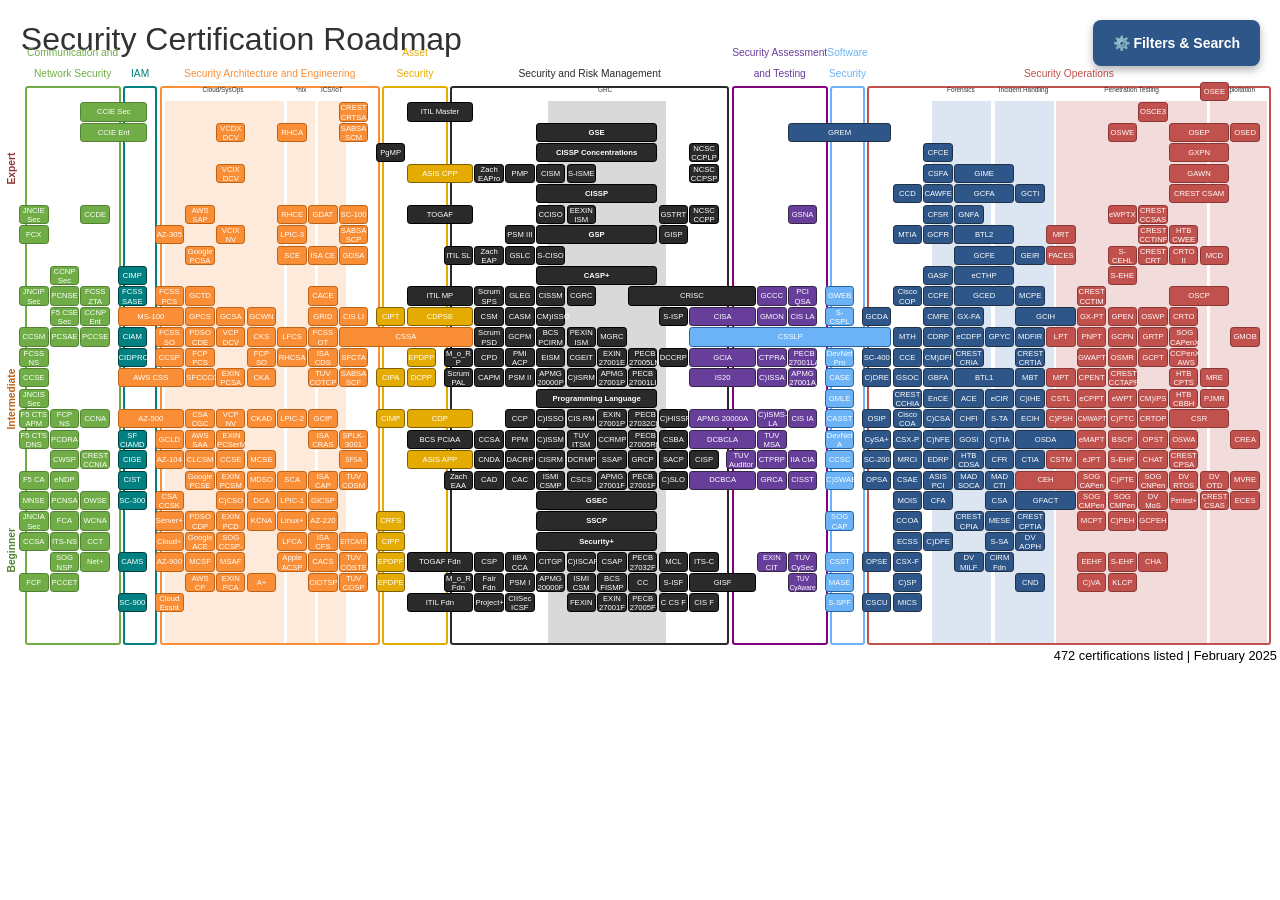
==== index.html @ b7437893 "Rename security-cert-roadmap.html to index.html" ====
<!-- FLOATING FILTER BUTTON -->
<div id="filterToggle" style="position: fixed; top: 20px; right: 20px; z-index: 10000; background: #2e5688; color: white; padding: 15px 20px; border-radius: 8px; cursor: pointer; box-shadow: 0 4px 8px rgba(0,0,0,0.3); font-family: Arial, sans-serif; font-weight: bold; font-size: 14px;">
    ⚙️ Filters & Search
</div>

<!-- OVERLAY PANEL -->
<div id="filterPanel" style="display: none; position: fixed; top: 0; right: 0; width: 350px; height: 100vh; background: white; box-shadow: -4px 0 12px rgba(0,0,0,0.3); z-index: 9999; overflow-y: auto; font-family: Arial, sans-serif;">
    
    <!-- Close Button -->
    <div style="padding: 20px; border-bottom: 2px solid #ddd; display: flex; justify-content: space-between; align-items: center;">
        <h2 style="margin: 0; font-size: 18px; color: #333;">Filter Certifications</h2>
        <span id="closePanel" style="cursor: pointer; font-size: 24px; color: #999;">&times;</span>
    </div>

    <!-- Stats -->
    <div id="statsBar" style="padding: 15px; background: #f5f5f5; border-bottom: 1px solid #ddd; font-size: 13px; color: #555;">
        Showing <strong id="visibleCount">472</strong> certifications
    </div>

    <!-- Search -->
    <div style="padding: 15px; border-bottom: 1px solid #eee;">
        <label style="display: block; font-weight: 600; margin-bottom: 8px; font-size: 13px; color: #333;">🔍 Search</label>
        <input type="text" id="searchBox" placeholder="Type cert name, vendor..." style="width: 100%; padding: 10px; border: 2px solid #ddd; border-radius: 4px; font-size: 14px; box-sizing: border-box;">
    </div>

    <!-- Role Filter -->
    <div style="padding: 15px; border-bottom: 1px solid #eee;">
        <label style="display: block; font-weight: 600; margin-bottom: 8px; font-size: 13px; color: #333;">👔 Career Path</label>
        <select id="roleFilter" style="width: 100%; padding: 10px; border: 2px solid #ddd; border-radius: 4px; font-size: 14px; background: white;">
            <option value="">All Roles</option>
            <option value="soc-analyst">SOC Analyst</option>
            <option value="pentester">Penetration Tester</option>
            <option value="security-engineer">Security Engineer</option>
            <option value="cloud-security">Cloud Security</option>
            <option value="grc">GRC/Compliance</option>
            <option value="incident-response">Incident Response</option>
            <option value="appsec">Application Security</option>
            <option value="threat-intel">Threat Intelligence</option>
            <option value="forensics">Forensics</option>
        </select>
    </div>

    <!-- Cost Filter -->
    <div style="padding: 15px; border-bottom: 1px solid #eee;">
        <label style="display: block; font-weight: 600; margin-bottom: 8px; font-size: 13px; color: #333;">💰 Cost Range</label>
        <select id="costFilter" style="width: 100%; padding: 10px; border: 2px solid #ddd; border-radius: 4px; font-size: 14px; background: white;">
            <option value="">All Costs</option>
            <option value="free">Free</option>
            <option value="low">Under $500</option>
            <option value="medium">$500 - $1000</option>
            <option value="high">Over $1000</option>
        </select>
    </div>

    <!-- Vendor Filter -->
    <div style="padding: 15px; border-bottom: 1px solid #eee;">
        <label style="display: block; font-weight: 600; margin-bottom: 8px; font-size: 13px; color: #333;">🏢 Vendor</label>
        <select id="vendorFilter" style="width: 100%; padding: 10px; border: 2px solid #ddd; border-radius: 4px; font-size: 14px; background: white;">
            <option value="">All Vendors</option>
            <option value="comptia">CompTIA</option>
            <option value="isc2">ISC2</option>
            <option value="giac">GIAC/SANS</option>
            <option value="isaca">ISACA</option>
            <option value="offensive">Offensive Security</option>
            <option value="aws">AWS</option>
            <option value="microsoft">Microsoft</option>
            <option value="google">Google Cloud</option>
            <option value="cisco">Cisco</option>
            <option value="eccouncil">EC-Council</option>
        </select>
    </div>

    <!-- Experience Filter -->
    <div style="padding: 15px; border-bottom: 1px solid #eee;">
        <label style="display: block; font-weight: 600; margin-bottom: 8px; font-size: 13px; color: #333;">⏱️ Experience Level</label>
        <select id="expFilter" style="width: 100%; padding: 10px; border: 2px solid #ddd; border-radius: 4px; font-size: 14px; background: white;">
            <option value="">All Levels</option>
            <option value="entry">Entry (0-2 years)</option>
            <option value="intermediate">Intermediate (2-5 years)</option>
            <option value="advanced">Advanced (5+ years)</option>
            <option value="expert">Expert (7+ years)</option>
        </select>
    </div>

    <!-- Special Filters -->
    <div style="padding: 15px; border-bottom: 1px solid #eee;">
        <label style="display: block; font-weight: 600; margin-bottom: 8px; font-size: 13px; color: #333;">🎯 Special</label>
        <div style="margin-bottom: 8px;">
            <label style="display: flex; align-items: center; cursor: pointer; font-size: 14px;">
                <input type="checkbox" id="dodFilter" style="margin-right: 8px; width: 18px; height: 18px;">
                DoD 8140 Approved
            </label>
        </div>
        <div style="margin-bottom: 8px;">
            <label style="display: flex; align-items: center; cursor: pointer; font-size: 14px;">
                <input type="checkbox" id="valueFilter" style="margin-right: 8px; width: 18px; height: 18px;">
                High Market Value
            </label>
        </div>
        <div>
            <label style="display: flex; align-items: center; cursor: pointer; font-size: 14px;">
                <input type="checkbox" id="newFilter" style="margin-right: 8px; width: 18px; height: 18px;">
                New/Updated 2024+
            </label>
        </div>
    </div>

    <!-- Clear Button -->
    <div style="padding: 15px;">
        <button id="clearFilters" style="width: 100%; padding: 12px; background: #c0514d; color: white; border: none; border-radius: 4px; font-size: 14px; font-weight: bold; cursor: pointer;">
            Clear All Filters
        </button>
    </div>

</div>

<!-- OVERLAY BACKGROUND (when panel is open) -->
<div id="overlay" style="display: none; position: fixed; top: 0; left: 0; width: 100%; height: 100%; background: rgba(0,0,0,0.5); z-index: 9998;"></div>


<!DOCTYPE html>
<html lang="en">
<head>
    <meta charset="UTF-8">
    <meta name="viewport" content="width=device-width, initial-scale=1.0">
    <title>Security Certification Roadmap - Enhanced</title>
<style>
    /* Set fill and line colors for certification boxes. dk suffix means "dark" for the line color. */
    :root {
            --green: #70AD47;
            --greendk: #548235;
            --teal: #008080;
            --tealdk: #003F3E;
            --orange: #fa8e36;
            --orangedk: #c06216;
            --orangelt: #fdeada;
            --yellow: #e4ac03;
            --yellowdk: #7F6000;
            --black: #2a2a2a;
            --blackdk: #000000; 
            --blacklt: #d9d9d9;
            --purple: #683e9b;
            --purpledk: #352647;
            --purplelt: #eddbff;
            --skyblue: #6bb3f6;
            --skybluedk: #2665a0;
            --blue: #2e5688;
            --bluedk: #1f3147;
            --bluelt: #dce6f2;
            --red: #c0514d;
            --reddk: #8c3736;
            --redlt: #f2dcdb;
            --magenta: #830083;
            --magentadk: #490e49;
    }

    /* I think this is vestigial April 2022
    .cert-body {
           margin-left: 6vmax;
            margin-right: 6vmax;
    }
    .cert-list {
            margin-left: 8vmax;
            margin-right: 6vmax;
    }
    */

    /* Style for the text at the bottom right of the chart */
    .key {
            color: #000000;
            padding: 0.2vmax;
            font-size: 1vmax;
            text-align: right;
            display: grid;
            grid-template-rows: 1.68vmax;
            grid-column-gap: 0.2vmax;
            grid-gap: 0.1vmax;
    }

    /* Primary style for the chart, which is the parent container for everything else. */
    .certchart {
            background: white;
            color: #323232;
            font-weight: 300;
            margin-top: 1vmax;
            margin-left: 1vmax;
            display: inline-flex;
            align-items: center;
            justify-content: center;
            text-align: center;
            font-family: "Segoe UI", "Calibri", Tahoma, "Geneva", Verdana, sans-serif;
            float: left;
    }
    
    /* Background grid for domain titles and borders */
    .certbg {
            background: #ffffff;
            justify-content: left;
            display: grid;
            position: relative;
            grid-template-columns: [silllevel] 0.8vmax [network] 7.5vmax [iam] 2.65vmax [engineer] 17.2vmax [asset] 5.1vmax [mgmt] 21.8vmax [testing] 7.5vmax [software] 2.7vmax [operations] 31.5vmax;
            grid-template-rows: [domain] 2vmax [chart] 43.7vmax;
            column-gap: 0.2vmax;
            /* row-gap: 0.2vmax; */
            white-space: pre-wrap;
            line-height: 130%;
            left: -0.7vmax;
    }
    
    /* Style for the title text of each domain */
    .domaintitle {
            font-weight: 450;
            font-size: 0.8vmax;
            text-align: center;
            align-content: bottom;
            justify-content: center;
            align-self: flex-end;
            display: flex;
            margin-bottom: 0.1vmax;
    }
    
    /* Styles for each certification domain box. This also allows for the placement of sub-domain shaded boxes. */
    .skilllevelcontainer {
            display: grid;
    }

    .networkcontainer {
            display: grid;
            border: 2px solid var(--green);
            border-radius: 0.25vmax;
    }
    
    .iamcontainer {
            display: grid;
            border: 2px solid var(--teal);
            border-radius: 0.25vmax;
    }
    
    .engineercontainer {
            display: grid;
            border: 2px solid var(--orange);
            border-radius: 0.25vmax;
            grid-template-columns: 2.3vmax 2.3vmax 2.2vmax 2.2vmax 2.2vmax 2.2vmax 2.2vmax;
            grid-template-rows: 1vmax auto;
            column-gap: 0.2vmax;
    }
    
    .assetcontainer {
            display: grid;
            border: 2px solid var(--yellow);
            border-radius: 0.25vmax;
    }
    
    .mgmtcontainer {
            display: grid;
            border: 2px solid var(--black);
            border-radius: 0.25vmax;
            grid-template-columns: 2.2vmax 2.2vmax 2.2vmax 2.2vmax 2.3vmax 2.2vmax 2.2vmax 2.2vmax 2.2vmax;
            grid-template-rows: 1vmax auto;
            column-gap: 0.2vmax;
    }
    
    .testingcontainer {
            display: grid;
            border: 2px solid var(--magenta);
            border-radius: 0.25vmax;
    }
    
    .softwarecontainer {
            display: grid;
            border: 2px solid var(--skyblue);
            border-radius: 0.25vmax;
    }
    
    .operationscontainer {
            display: grid;
            border: 2px solid var(--red);
            border-radius: 0.25vmax;
            grid-template-columns: 2.2vmax 2.2vmax 2.2vmax 2.3vmax 2.2vmax 2.3vmax 2.2vmax 2.2vmax 2.2vmax 2.2vmax 2.2vmax 2.2vmax 2.1vmax;
            grid-template-rows: 1vmax auto;
            column-gap: 0.2vmax;
    }
    
    /* Style for sub-domain titles. Mostly to allow for proper spanning. */
    .subtitle1 {
            font-weight: 400;
            font-size: 0.5vmax;
            text-align: center;
            align-content: bottom;
            justify-content: center;
            align-self: flex-end;
            display: flex;
    }
    
    .subtitle2 {
            font-weight: 400;
            font-size: 0.5vmax;
            text-align: center;
            align-content: bottom;
            justify-content: center;
            align-self: flex-end;
            display: flex;
            grid-column: span 2;
    }
    
    .subtitle3 {
            font-weight: 400;
            font-size: 0.5vmax;
            text-align: center;
            align-content: bottom;
            justify-content: center;
            align-self: flex-end;
            display: flex;
            grid-column: span 3;
    }

    .subtitle4 {
            font-weight: 400;
            font-size: 0.5vmax;
            text-align: center;
            align-content: bottom;
            justify-content: center;
            align-self: flex-end;
            display: flex;
            grid-column: span 4;
    } 
    .subtitle5 {
            font-weight: 400;
            font-size: 0.5vmax;
            text-align: center;
            align-content: bottom;
            justify-content: center;
            align-self: flex-end;
            display: flex;
            grid-column: span 5;
    }
    
    /* Style for certification boxes, separated by domain for proper coloring. Also used to indicate how many boxes to span the certs. */
    .engsubdomain1 {
            display: flex;
            background: var(--orangelt);
            column-gap: 1vmax;
    }
    
    .engsubdomain4 {
            display: flex;
            background: var(--orangelt);
            grid-column: span 4;
            column-gap: 1vmax;
            margin-left: 0.3vmax;
    }
    
    .mgmtsubdomain4 {
            display: flex;
            background: var(--blacklt);
            grid-column: span 4;
            column-gap: 1vmax;
			margin-left: 0.3vmax;
    }
    
    .bluesubdomain2 {
            display: flex;
            background: var(--bluelt);
            grid-column: span 2;
            margin-left: 0.1vmax;
    }
    
    .redsubdomain2 {
            display: flex;
            background: var(--redlt);
            grid-column: span 2;
            column-gap: 1vmax;
    }
    
    .redsubdomain5 {
            display: flex;
            background: var(--redlt);
            grid-column: span 5;
            column-gap: 1vmax;
    }

    /* Foreground grid for certification squares */
    .certcontainer {
            justify-content: center;
            text-align: center;
            align-content: center;
            line-height: 120%;
            display: grid;
            position: absolute;
            font-size:0.6vmax;
            top: 4.8vmax;
            left: -0.31vmax;
            grid-template-columns: [skilllevel] 1.7vmax [network] 2.3vmax 2.3vmax 2.3vmax .4vmax [iam] 2.3vmax .4vmax [engineer] 2.3vmax 2.3vmax 2.3vmax 2.3vmax 2.3vmax 2.3vmax 2.3vmax 0.4vmax [asset] 2.3vmax 2.3vmax 0.4vmax [mgmt] 2.3vmax 2.3vmax 2.3vmax 2.3vmax 2.3vmax 2.3vmax 2.3vmax 2.3vmax 2.3vmax 0.4vmax [testing] 2.3vmax 2.3vmax 2.3vmax 0.4vmax [software] 2.3vmax 0.4vmax [ops] 2.3vmax 2.3vmax 2.3vmax 2.3vmax 2.3vmax 2.3vmax 2.3vmax 2.3vmax 2.3vmax 2.3vmax 2.3vmax 2.3vmax 2.3vmax;
            grid-template-rows: repeat(27, 1.5vmax);
            column-gap: 0.1vmax;
            row-gap: 0.1vmax;
            white-space: pre-wrap;
    }
    
    /* Skill level grid overlayed on top of .certcontainer to show
    .skilllevel {
        justify-content: center;
        text-align: center;
        align-content: center;
        line-height: 120%;
        display: grid;
        position: absolute;
        font-size:0.6vmax;
        top: 3.5vmax;
        left: 2.6vmax;
        grid-template-columns: max-content;
        grid-template-rows: 13.5vmax 22.5vmax 7.5vmax;
        column-gap: 0.1vmax;
        row-gap: 0.1vmax;
        white-space: pre-wrap;        
    } */

    .spacer {
            background: none;
    }
    
    .spacer5 {
            background: none;
            grid-column: span 5;
    }
    
    .spacer10 {
            background: none;
            grid-column: span 10;
    }
    
    .skilllevelitem {
            transform: rotate(270deg);
            justify-items: right;
            align-items: flex-end;
            font-weight: 600;
            font-size: 0.8vmax;
            display: grid;
    }

    .networkitem1 {
            background: var(--green);
            color: #ffffff;
            font-weight: 400;
            align-items: center;
            justify-items: center;
            text-decoration: none;
            display: grid;
            border: 0.05vmax solid var(--greendk);
            border-radius: 0.25vmax;
    }
    
    .networkitem2 {
            background: var(--green);
            color: #ffffff;
            font-weight: 400;
            align-items: center;
            justify-items: center;
            text-decoration: none;
            display: grid;
            border: 0.05vmax solid var(--greendk);
            border-radius: 0.25vmax;
            grid-column: span 3;
    }
    
    .iamitem1 {
            background: var(--teal);
            color: #ffffff;
            font-weight: 400;
            align-items: center;
            justify-items: center;
            text-decoration: none;
            display: grid;
            border: 0.05vmax solid var(--tealdk);
            border-radius: 0.25vmax;
    }
    
    .engineeritem1 {
            background: var(--orange);
            color: #ffffff;
            font-weight: 400;
            align-items: center;
            justify-items: center;
            text-decoration: none;
            display: grid;
            border: 0.05vmax solid var(--orangedk);
            border-radius: 0.25vmax;
    }
    
    .engineeritem2 {
            background: var(--orange);
            color: #ffffff;
            font-weight: 400;
            align-items: center;
            justify-items: center;
            text-decoration: none;
            display: grid;
            border: 0.05vmax solid var(--orangedk);
            border-radius: 0.25vmax;
            grid-column: span 3;
    }
    
    .engineeritem3 {
            background: var(--orange);
            color: #ffffff;
            font-weight: 400;
            align-items: center;
            justify-items: center;
            text-decoration: none;
            display: grid;
            border: 0.05vmax solid var(--orangedk);
            border-radius: 0.25vmax;
            grid-column: span 5;
    }
    
    .engineeritem4 {
            background: var(--orange);
            color: #ffffff;
            font-weight: 400;
            align-items: center;
            justify-items: center;
            text-decoration: none;
            display: grid;
            border: 0.05vmax solid var(--orangedk);
            border-radius: 0.25vmax;
            grid-column: span 6;
    }
    
    .assetitem1 {
            background: var(--yellow);
            color: #ffffff;
            font-weight: 400;
            align-items: center;
            justify-items: center;
            text-decoration: none;
            display: grid;
            border: 0.05vmax solid var(--yellowdk);
            border-radius: 0.25vmax;
    }
    
    .assetitem2 {
            background: var(--yellow);
            color: #ffffff;
            font-weight: 400;
            align-items: center;
            justify-items: center;
            text-decoration: none;
            display: grid;
            border: 0.05vmax solid var(--yellowdk);
            border-radius: 0.25vmax;
            grid-column: span 3;
    }
    
    .mgmtitem1 {
            background: var(--black);
            color: #ffffff;
            font-weight: 400;
            align-items: center;
            justify-items: center;
            text-decoration: none;
            display: grid;
            border: 0.05vmax solid var(--blackdk);
            border-radius: 0.25vmax;
    }
    
    .mgmtitem2 {
            background: var(--black);
            color: #ffffff;
            font-weight: 400;
            align-items: center;
            justify-items: center;
            text-decoration: none;
            display: grid;
            border: 0.05vmax solid var(--blackdk);
            border-radius: 0.25vmax;
            grid-column: span 3;
    }

    .mgmtitem4x {
            background: var(--black);
            color: #ffffff;
            font-weight: 400;
            align-items: center;
            justify-items: center;
            text-decoration: none;
            display: grid;
            border: 0.05vmax solid var(--blackdk);
            border-radius: 0.25vmax;
            grid-column: span 4;
    }

    .mgmtitem3 {
            background: var(--black);
            color: #ffffff;
            font-weight: 400;
            align-items: center;
            justify-items: center;
            text-decoration: none;
            display: grid;
            border: 0.05vmax solid var(--blackdk);
            border-radius: 0.25vmax;
            grid-column: span 5;
    }
    
    .mgmtitem4 {
            background: var(--black);
            color: #ffffff;
            font-weight: 400;
            align-items: center;
            justify-items: center;
            text-decoration: none;
            display: grid;
            border: 0.05vmax solid var(--blackdk);
            border-radius: 0.25vmax;
            grid-column: span 6;
    }
    
    .mgmtitem5 {
            background: var(--black);
            color: #ffffff;
            font-weight: 400;
            align-items: center;
            justify-items: center;
            text-decoration: none;
            display: grid;
            border: 0.05vmax solid var(--blackdk);
            border-radius: 0.25vmax;
            grid-column: span 6;
    }
    
    .mgmtitem15 {
            background: var(--black);
            color: #ffffff;
            font-weight: 400;
            align-items: center;
            justify-items: center;
            text-decoration: none;
            display: grid;
            border: 0.05vmax solid var(--blackdk);
            border-radius: 0.25vmax;
            grid-column: span 19;
    }
    
    .mgmtitem17 {
            background: var(--black);
            color: #ffffff;
            font-weight: 400;
            align-items: center;
            justify-items: center;
            text-decoration: none;
            display: grid;
            border: 0.05vmax solid var(--blackdk);
            border-radius: 0.25vmax;
            grid-column: span 22;
    }
    .mgmtitemCASP {
            background: var(--black);
            color: #ffffff;
            font-weight: 400;
            align-items: center;
            justify-items: center;
            text-decoration: none;
            display: grid;
            border: 0.05vmax solid var(--blackdk);
            border-radius: 0.25vmax;
            grid-column: span 22;
    }   
    .mgmtitem25 {
            background: var(--black);
            color: #ffffff;
            font-weight: 400;
            align-items: center;
            justify-items: center;
            text-decoration: none;
            display: grid;
            border: 0.05vmax solid var(--blackdk);
            border-radius: 0.25vmax;
            grid-column: span 32;
    }
    
    .testitem1 {
            background: var(--purple);
            color: #ffffff;
            font-weight: 400;
            align-items: center;
            justify-items: center;
            text-decoration: none;
            display: grid;
            border: 0.05vmax solid var(--purpledk);
            border-radius: 0.25vmax;
    }
    
    .testitem2 {
            background: var(--purple);
            color: #ffffff;
            font-weight: 400;
            align-items: center;
            justify-items: center;
            text-decoration: none;
            display: grid;
            border: 0.05vmax solid var(--purpledk);
            border-radius: 0.25vmax;
            grid-column: span 3;
    }
    
    .softwareitem1 {
            background: var(--skyblue);
            color: #ffffff;
            font-weight: 400;
            align-items: center;
            justify-items: center;
            text-decoration: none;
            display: grid;
            border: 0.05vmax solid var(--skybluedk);
            border-radius: 0.25vmax;
    }
    
    .softwareitem2 {
            background: var(--skyblue);
            color: #ffffff;
            font-weight: 400;
            align-items: center;
            justify-items: center;
            text-decoration: none;
            display: grid;
            border: 0.05vmax solid var(--skybluedk);
            border-radius: 0.25vmax;
            grid-column: span 3;
    }
    
    .softwareitem6 {
            background: var(--skyblue);
            color: #ffffff;
            font-weight: 400;
            align-items: center;
            justify-items: center;
            text-decoration: none;
            display: grid;
            border: 0.05vmax solid var(--skybluedk);
            border-radius: 0.25vmax;
            grid-column: span 9;
    }
    
    .blueopsitem1 {
            background: var(--blue);
            color: #ffffff;
            font-weight: 400;
            align-items: center;
            justify-items: center;
            text-decoration: none;
            display: grid;
            border: 0.05vmax solid var(--bluedk);
            border-radius: 0.25vmax;
    }
    
    .blueopsitem2 {
            background: var(--blue);
            color: #ffffff;
            font-weight: 400;
            align-items: center;
            justify-items: center;
            text-decoration: none;
            display: grid;
            border: 0.05vmax solid var(--bluedk);
            border-radius: 0.25vmax;
            grid-column: span 2;
    }
    
    .blueopsitem3 {
            background: var(--blue);
            color: #ffffff;
            font-weight: 400;
            align-items: center;
            justify-items: center;
            text-decoration: none;
            display: grid;
            border: 0.05vmax solid var(--bluedk);
            border-radius: 0.25vmax;
            grid-column: span 5;
    }

    .blueopsitem9 {
            background: var(--blue);
            color: #ffffff;
            font-weight: 400;
            align-items: center;
            justify-items: center;
            text-decoration: none;
            display: grid;
            border: 0.05vmax solid var(--bluedk);
            border-radius: 0.25vmax;
            grid-column: span 11;
    }
    
    .redopsitem1 {
            background: var(--red);
            color: #ffffff;
            font-weight: 400;
            align-items: center;
            justify-items: center;
            text-decoration: none;
            display: grid;
            border: 0.05vmax solid var(--reddk);
            border-radius: 0.25vmax;
    }
    
    .redopsitem2 {
            background: var(--red);
            color: #ffffff;
            font-weight: 400;
            align-items: center;
            justify-items: center;
            text-decoration: none;
            display: grid;
            border: 0.05vmax solid var(--reddk);
            border-radius: 0.25vmax;
            grid-column: span 2;
    }
    
    .redopsitem3 {
            background: var(--red);
            color: #ffffff;
            font-weight: 400;
            align-items: center;
            justify-items: center;
            text-decoration: none;
            display: grid;
            border: 0.05vmax solid var(--reddk);
            border-radius: 0.25vmax;
            grid-column: span 3;
    }

    /* Draft of different tooltip
    .tooltiptext {
        visibility: hidden;
        background: inherit;
        color: inherit;
        text-align: left;
        padding: 0.3vmax;
        border-radius: 0.2vmax;
        
        position:absolute;
        bottom: 97%;
        left: 50%;
        margin-left: -17.8%;
    }
    
    .mgmtitem25:hover .tooltiptext {
        visibility: visible;
    }

    .tooltiptext::after {
        content: " ";
        position: absolute;
        top: 100%;
        left: 50%;
        margin-left: -5px;
        border-width: 5px;
        border-style: solid;
        border-color: black transparent transparent transparent;
    } */
    
    /* Certification tooltip hover text format */
    [tooltiptext]:before {
        position: absolute;
        content: attr(tooltiptext);
        width: max-content;
        height: max-content;
        padding: 0.4vmax;
        background: inherit;
        border: inherit;
        border-radius: 0.2vmax;
        color: inherit;
        text-align: left;
        display: none;
        font-size: 125%;
    }
    
    [tooltiptext]:hover:before {
        display: block;    
    }
    
    [tooltiptexttitle]:before {
        position: absolute;
        content: attr(tooltiptexttitle);
        width: 25vmax;
        height: max-content;
        padding: 0.4vmax;
        background: var(--black);
        border: var(--blackdk);
        border-radius: 0.2vmax;
        color: white;
        text-align: left;
        display: none;
        font-size: 100%;
        z-index: 1;

        top: 4.5%;
    }
    
    [tooltiptexttitle]:hover:before {
        display: block;    
    }
    
    [tooltiptexttitleleft]:before {
        position: absolute;
        content: attr(tooltiptexttitleleft);
        width: 25vmax;
        height: max-content;
        padding: 0.4vmax;
        background: var(--black);
        border: var(--blackdk);
        border-radius: 0.2vmax;
        color: white;
        text-align: left;
        display: none;
        font-size: 100%;
        z-index: 1;

        top: 4.5%;
        left: 0%;
    }

    [tooltiptexttitleleft]:hover:before {
        display: block;    
    }

    [tooltipleft]:before {
        position: absolute;
        content: attr(tooltipleft);
        width: max-content;
        height: max-content;
        padding: 0.4vmax;
        background: inherit;
        border: inherit;
        border-radius: 0.2vmax;
        color: inherit;
        text-align: left;
        display: none;
        font-size: 125%;
        line-height: 125%;

        left: 1%;
    }

    [tooltipleft]:hover:before {
        display: block;    
    }

    [tooltipright]:before {
        position: absolute;
        content: attr(tooltipright);
        width: max-content;
        height: max-content;
        padding: 0.4vmax;
        background: inherit;
        border: inherit;
        border-radius: 0.2vmax;
        color: inherit;
        text-align: left;
        display: none;
        font-size: 125%;
        line-height: 125%;

        right: 0%;
    }

    [tooltipright]:hover:before {
        display: block;    
    }

    /* Make a static image if horizontal screen is smaller than 898px (iPhone size is 898)*/
    #interactive {display: block;}
    #static {display: none;}
    
    @media screen and (max-width: 897px) {
    
      #interactive {display: none;}
      #static {display: block;}
    
    }
    </style>
    
    <div id="static">
            <img src="https://pauljerimy.com/wp-content/uploads/2022/03/SCRApril2022.png" alt="Static Security Certification Chart (April 2022)" class="wp-image-309">
    </div>
    
    <div id="interactive" class="certchart">
        <div style="text-align:left;font-size:200%;font-weight:500;padding-bottom:0.2vmax;">Security Certification Roadmap

        </div>
        <!-- Begin Background Grid -->
            <div class="certbg"> <!-- Domain Title Row-->
                    <div class="domaintitle"></div>
                    <div class="domaintitle" style="color:var(--green);" tooltiptexttitleleft="     The communication and network security domain covers the ability to secure communication channels and networks. Topics include secure and converged protocols, wireless networks, cellular networks, hardware operation (warranty and redundant power) and third-party connectivity.  IP networking (IPSec, IPv4 and IPv6) are also included in this domain.">Communication and Network Security</div>
                    <div class="domaintitle" style="color:var(--teal);" tooltiptexttitleleft="     The identity and access management domain covers the attacks that target the human gateway to gain access to data. Other topics include ways to identify users with rights to access the information and servers. Identify and access management covers the topics of applications, Single sign-on authentication, privilege escalation, Kerberos, rule-based or risk-based access control, proofing and establishment of identity.">IAM</div>
                    <div class="domaintitle" style="color:var(--orange);" tooltiptexttitle="     The security architecture and engineering domain covers important topics concering security engineering plans, designs, and principles. Topics include assessing and mitigating information system vulnerabilities, fundamental concepts of security models and security architectures in critical areas like access control. Cloud systems, cryptography, system infiltrations (ransomware, fault-injection and more) and virtualized systems are also covered in this domain.">Security Architecture and Engineering</div>
                    <div class="domaintitle" style="color:var(--yellow);" tooltiptexttitle="     The Asset Security domain deals with the issues related to the collection, storage, maintenance, retention and destruction of data. It also covers knowledge of different roles regarding data handling (owner, controller and custodian) as well as data protection methods and data states. Other topics include resource provision, asset classification and data lifecycle management.">Asset Security</div>
                    <div class="domaintitle" style="color:var(--black);" tooltiptexttitle="     The security and risk management domain covers general on skills related to the implementation of user awareness programs as well as security procedures. Emphasis is also placed on risk management concerning the acquisition of new services, hardware and software (supply chain). Other skills include social engineering defense mechanisms.">Security and Risk Management</div>
                    <div class="domaintitle" style="color:var(--purple);" tooltiptexttitle="     The security assessment and testing domain deals with all the techniques and tools used to find system vulnerabilities, weaknesses and potential areas of concern not addressed by security procedures and policies. Attack simulations, vulnerability assessment, compliance checks, and ethical disclosure also fall under this domain.">Security Assessment and Testing</div>
                    <div class="domaintitle" style="color:var(--skyblue);" tooltiptexttitle="     The software development security domain deals with implementing software-based security protocols within environments for which the IT professional is responsible. Risk analysis, vulnerability identification and auditing of source codes are all covered in this subset. Additional topics include software-designed security, maturity models, development methodologies, open-source and third-party development security.">Software Security</div>
                    <div class="domaintitle" style="color:var(--red);" tooltiptexttitle="     The security operations domain covers topics ranging from investigations and digital forensic to detection and intrusion prevention tools, sandboxing and firewalls. Topics include user and entity behavior analytics, threat intelligence (threat hunting and threat feeds) log management, artifacts (mobile, computer and network), machine learning and AI-based tools, penetration testing, and exploitation development.">Security Operations</div>
                    <div class="skilllevel"></div>
                    <div class="networkcontainer"></div>
                    <div class="iamcontainer"></div>
                    <div class="engineercontainer">
                            <div class="subtitle4">Cloud/SysOps</div>
                            <div class="subtitle1">*nix</div>
                            <div class="subtitle1">ICS/IoT</div>
                            <div class="spacer"></div>
                            <div class="engsubdomain4"></div>
                            <div class="engsubdomain1"></div>
                            <div class="engsubdomain1"></div>
                            <div class="spacer"></div>
                    </div>
                    <div class="assetcontainer"></div>
                    <div class="mgmtcontainer">
                            <div class="spacer"></div>
                            <div class="spacer"></div>
                            <div class="spacer"></div>
                            <div class="subtitle4">GRC</div>
                            <div class="spacer"></div>
                            <div class="spacer"></div>
                            <div class="spacer"></div>
                            <div class="spacer"></div>
                            <div class="spacer"></div>
                            <div class="mgmtsubdomain4"></div>
                            <div class="spacer"></div>
                            <div class="spacer"></div>
                    </div>
                    <div class="testingcontainer"></div>
                    <div class="softwarecontainer"></div>
                    <div class="operationscontainer">
                            <div class="spacer"></div>
                            <div class="spacer"></div>
                            <div class="subtitle2">Forensics</div>
                            <div class="subtitle2">Incident Handling</div>
                            <div class="subtitle5">Penetration Testing</div>
                            <div class="subtitle2">Exploitation</div>
                            <div class="spacer"></div>
                            <div class="spacer"></div>
                            <div class="bluesubdomain2"></div>
                            <div class="bluesubdomain2"></div>
                            <div class="redsubdomain5"></div>
                            <div class="redsubdomain2"></div>
                    </div>                
            </div>
            <!-- Begin Foreground Grid -->
            <div class="certcontainer">
                    <!-- Row 1 (intentionally blank to make room for sub-domain titles)-->
                    <div class="spacer"></div>
                    <div class="spacer"></div>
                    <div class="spacer"></div>
                    <div class="spacer"></div>
                    <div class="spacer"></div>
                    <div class="spacer10"></div>
                    <div class="spacer10"></div>
                    <div class="spacer10"></div>
                    <div class="spacer10"></div>
                    <div class="spacer"></div>
                    <div class="spacer"></div>
                    <div class="spacer"></div>
                    <div class="spacer"></div>
                    <div class="spacer"></div>
                    <!-- Row 2 -->
                    <div class="spacer"></div>
                    <div class="spacer5"></div>
                    <div class="spacer5"></div>
                    <div class="spacer5"></div>
                    <div class="spacer5"></div>
                    <div class="spacer"></div>
                    <div class="spacer5"></div>
                    <div class="spacer5"></div>
                    <div class="spacer10"></div>
                    <a class="redopsitem1" href="https://www.offensive-security.com/awe-osee/" data-cost="500" data-vendor="offensive" data-exp="expert" data-value="high" data-roles="pentester" tooltipright="Offensive Security Exploitation Expert
    $5,000 lab
    Plus travel" tabindex="0" target="_blank" >OSEE</a>
                    <div class="spacer"></div>
                    <!-- Row 3 -->
                    <div class="spacer"></div>
                    <div class="spacer"></div>
                    <div class="spacer"></div>
                    <a class="networkitem2" href="https://www.cisco.com/c/en/us/training-events/training-certifications/certifications/expert/ccie-security.html" data-cost="2050" data-vendor="cisco" data-exp="expert" data-value="medium" data-roles="soc-analyst,security-engineer" data-new="true" tooltiptext="Cisco Certified Implementation Expert - Security
    $2,050 Hands-on Lab
    $12,000 est Travel cost" tabindex="0" target="_blank" >CCIE Sec</a>
                    <div class="spacer5"></div>
                    <div class="spacer"></div>
                    <div class="spacer"></div>
                    <a class="engineeritem1" href="https://www.crest-approved.org/examination/technical-security-architecture/index.html" data-cost="2300" data-vendor="other" data-exp="entry" data-value="low" tooltiptext="CREST Registered Technical Security Architect
    $2,300 two exams
    In person in the UK" tabindex="0" target="_blank" >CREST CRTSA</a>
                    <div class="spacer"></div>
                    <div class="spacer"></div>
                    <a class="mgmtitem2" href="https://www.axelos.com/certifications/itil-certifications/itil-master" data-cost="4000" data-vendor="axelos" data-exp="entry" data-value="low" tooltiptext="ITIL Master
    $4,000 Interview" tabindex="0" target="_blank" >ITIL Master</a>
                    <div class="spacer10"></div>
                    <div class="spacer10"></div>
                    <div class="spacer"></div>
                    <div class="spacer"></div>
                    <div class="spacer"></div>
                    <div class="spacer"></div>
                    <a class="redopsitem1" href="https://help.offensive-security.com/hc/en-us/articles/4403282452628-What-is-OSCE3-" data-cost="4649" data-vendor="offensive" data-exp="entry" data-value="low" data-roles="pentester" tooltiptext="Offensive Security Certified Expert 3
    $4,649 3 labs" tabindex="0" target="_blank" >OSCE3</a>
                    <div class="spacer"></div>
                    <div class="spacer"></div>
                    <div class="spacer"></div>
                    <!-- Row 4 -->
                    <div class="spacer"></div>
                    <div class="spacer"></div>
                    <div class="spacer"></div>
                    <a class="networkitem2" href="https://www.cisco.com/c/en/us/training-events/training-certifications/certifications/expert/ccie-security-v2.html" data-cost="2050" data-vendor="cisco" data-exp="expert" data-value="medium" data-roles="soc-analyst,security-engineer" data-new="true" tooltipleft="Cisco Certified Internetwork Expert - Enterprise Infrastructure
    ~$2,050 hands-on lab
    ~$12,000 in travel costs" tabindex="0" target="_blank" >CCIE Ent</a>
                    <div class="spacer"></div>
                    <div class="spacer"></div>
                    <div class="spacer"></div>
                    <a class="engineeritem1" href="https://www.vmware.com/education-services/certification/vcdx-dcv.html" data-cost="3995" data-vendor="other" data-exp="entry" data-value="low" tooltiptext="VMware Certified Design Expert in Datacenter Virtualization
    $3,995 exams
    Application also req." tabindex="0" target="_blank" >VCDX DCV</a>
                    <div class="spacer"></div>
                    <a class="engineeritem1" href="https://www.redhat.com/en/services/certification/rhca" data-cost="3745" data-vendor="redhat" data-exp="entry" data-value="low" tooltiptext="Red Hat Certified Architect
    ~$3,745 exam
    plus travel" tabindex="0" target="_blank" >RHCA</a>
                    <div class="spacer"></div>
                    <a class="engineeritem1" href="https://sabsa.org/certification/" data-cost="3750" data-vendor="other" data-exp="entry" data-value="low" tooltiptext="SABSA Chartered Security Architect - Master Certificate
    $3,750 exam &amp; thesis
    Branded course required" tabindex="0" target="_blank" >SABSA SCM</a>
                    <div class="spacer5"></div>
                    <div class="spacer"></div>
                    <div class="spacer"></div>
                    <a class="mgmtitem4x" href="https://www.giac.org/get-certified/giac-portfolio-certifications/#GSE" tooltiptext="GIAC Security Expert
    ~$7475 for 10 exams" tabindex="0" target="_blank" ><b>GSE</b></a>
                    <div class="spacer5"></div>
                    <a class="blueopsitem3" href="https://www.giac.org/certifications/reverse-engineering-malware-grem/" data-cost="979" data-vendor="giac" data-exp="advanced" data-value="high" data-roles="incident-response,forensics" tooltiptext="GIAC Reverse Engineering Malware
    $979 exam
    SANS course recommended" tabindex="0" target="_blank" >GREM</a>
                    <div class="spacer"></div>
                    <div class="spacer"></div>
                    <div class="spacer"></div>
                    <div class="spacer"></div>
                    <div class="spacer"></div>
                    <div class="spacer"></div>
                    <div class="spacer"></div>
                    <a class="redopsitem1" href="https://www.offensive-security.com/awae-oswe/" data-cost="1649" data-vendor="offensive" data-exp="entry" data-value="low" data-roles="pentester,appsec" tooltiptext="Offensive Security Web Expert
    ~$1649 lab" tabindex="0" target="_blank" >OSWE</a>
                    <div class="spacer"></div>
                    <a class="redopsitem2" href="https://www.offensive-security.com/pen300-osep/" data-cost="500" data-vendor="offensive" data-exp="advanced" data-value="high" data-roles="pentester" tooltipright="Offensive Security Experienced Penetration Tester
    $1,499 lab" tabindex="0" target="_blank" >OSEP</a>
                    <a class="redopsitem1" href="https://www.offensive-security.com/exp301-osed/" data-cost="500" data-vendor="offensive" data-exp="advanced" data-value="high" data-roles="pentester" tooltipright="Offensive Security Exploit Developer
    $1,499 lab" tabindex="0" target="_blank" >OSED</a>
                    <!-- Row 5 -->
                    <div class="spacer"></div>
                    <div class="spacer10"></div>
                    <div class="spacer"></div>
                    <div class="spacer"></div>
                    <div class="spacer"></div>
                    <div class="spacer"></div>
                    <a class="mgmtitem1" href="https://www.pmi.org/certifications/types/program-management-pgmp" data-cost="1000" data-vendor="pmi" data-exp="entry" data-value="low" tooltiptext="PMI Program Management Professional
    $1,000 exam" tabindex="0" target="_blank" >PgMP</a>
                    <div class="spacer"></div>
                    <div class="spacer"></div>
                    <div class="spacer"></div>
                    <div class="spacer"></div>
                    <div class="spacer"></div>
                    <a class="mgmtitem4x" href="https://www.isc2.org/certifications#Specialized" tooltiptext="(ISC)2 Certified Information Systems Security Professional Concentrations
    $599 exam" tabindex="0" target="_blank" ><b>CISSP Concentrations</b></a>
                    <div class="spacer"></div>
                    <a class="mgmtitem1" href="https://www.ncsc.gov.uk/information/about-certified-professional-scheme" data-cost="1388" data-vendor="other" data-exp="entry" data-value="low" data-roles="soc-analyst" data-new="true" tooltiptext="NCSC Certified Cybersecurity Professional - Lead Practitioner
    $1388 interview" tabindex="0" target="_blank" >NCSC CCPLP</a>
                    <div class="spacer5"></div>
                    <div class="spacer"></div>
                    <div class="spacer"></div>
                    <div class="spacer"></div>
                    <div class="spacer"></div>
                    <a class="blueopsitem1" href="https://www.iacis.com/certification/" data-cost="750" data-vendor="other" data-exp="entry" data-value="low" tooltiptext="IACIS Certified Forensic Computer Examiner
    $750 4 peer reviewed exams" tabindex="0" target="_blank" >CFCE</a>
                    <div class="spacer5"></div>
                    <div class="spacer"></div>
                    <div class="spacer"></div>
                    <a class="redopsitem2" href="https://www.giac.org/certification/gxpn" data-cost="500" data-vendor="giac" data-exp="expert" data-value="high" data-roles="pentester" tooltipright="GIAC Exploit Researcher and Advanced Penetration Tester
    $979 exam
    SANS course recommended" tabindex="0" target="_blank" >GXPN</a>
                    <div class="spacer"></div>
                    <!-- Row 6 -->
                    <div class="skilllevelitem"><span style="color:var(--reddk)">Expert</span></div>
                    <div class="spacer5"></div>
                    <div class="spacer"></div>
                    <div class="spacer"></div>
                    <div class="spacer"></div>
                    <a class="engineeritem1" href="https://www.vmware.com/education-services/certification/vcap-dcv-design.html" data-cost="900" data-vendor="other" data-exp="entry" data-value="low" tooltiptext="VMware Certified Implementation Expert in Datacenter Virtualization
    $900 two exams" tabindex="0" target="_blank" >VCIX DCV</a>
                    <div class="spacer"></div>
                    <div class="spacer"></div>
                    <div class="spacer"></div>
                    <div class="spacer"></div>
                    <div class="spacer"></div>
                    <div class="spacer"></div>
                    <a class="assetitem2" href="https://www.asisonline.org/certification/certified-protection-professional-cpp/" data-cost="485" data-vendor="pecb" data-exp="entry" data-value="low" tooltiptext="ASIS Certified Protection Professional
    $485 exam" tabindex="0" target="_blank" >ASIS CPP</a>
                    <a class="mgmtitem1" href="https://www.zachman.com/certification/what-we-certify/enterprise-architect" data-cost="2999" data-vendor="other" data-exp="entry" data-value="low" tooltiptext="Zachman Enterprise Architect Professional (Level 3)
    $2,999 exam &amp; case study
    Level 1 &amp; 2 cert not req'd" tabindex="0" target="_blank" >Zach EAPro</a>
                    <a class="mgmtitem1" href="https://www.pmi.org/certifications/project-management-pmp" data-cost="555" data-vendor="pmi" data-exp="advanced" data-value="medium" tooltiptext="PMI Project Management Professional
    $555 exam" tabindex="0" target="_blank" >PMP</a>
                    <a class="mgmtitem1" href="https://www.isaca.org/credentialing/cism" data-cost="760" data-vendor="isaca" data-exp="expert" data-value="high" data-roles="grc" data-dod="true" tooltiptext="ISACA Certified Information Security Manager
    $760 exam" tabindex="0" target="_blank" >CISM</a>
                    <a class="mgmtitem1" href="https://www.seco-institute.org/certifications/information-security-certification-track/" data-cost="850" data-vendor="other" data-exp="entry" data-value="low" tooltiptext="SECO Information Security Management Expert
    $850 exam" tabindex="0" target="_blank" >S-ISME</a>
                    <div class="spacer"></div>
                    <div class="spacer"></div>
                    <div class="spacer"></div>
                    <a class="mgmtitem1" href="https://www.ncsc.gov.uk/information/about-certified-professional-scheme" data-cost="907" data-vendor="other" data-exp="entry" data-value="low" data-roles="soc-analyst" data-new="true" tooltiptext="NCSC Certified Cybersecurity Professional - Senior Practitioner
    $907 interview" tabindex="0" target="_blank" >NCSC CCPSP</a>
                    <div class="spacer5"></div>
		    <div class="spacer"></div>
		    <div class="spacer"></div>
		    <div class="spacer"></div>
		    <div class="spacer"></div>
                    <a class="blueopsitem1" href="https://www.csiac.org/certification/cybersecurity-forensic-analyst-csfa-certification/" data-cost="750" data-vendor="other" data-exp="entry" data-value="low" tooltiptext="CSIAC CyberSecurity Forensic Analyst
    $750 exam &amp; lab" tabindex="0" target="_blank" >CSFA</a>
                    <a class="blueopsitem2" href="https://www.giac.org/certifications/ios-macos-examiner-gime/" data-cost="979" data-vendor="giac" data-exp="entry" data-value="low" tooltiptext="GIAC iOS and MacOS Examiner
    $979 exam
    SANS course recommended" tabindex="0" target="_blank" >GIME</a>
                    <div class="spacer"></div>
		    <div class="spacer"></div>
		    <div class="spacer"></div>
		    <div class="spacer"></div>
		    <div class="spacer"></div>
                    <a class="redopsitem2" href="https://www.giac.org/certification/gawn" data-cost="500" data-vendor="giac" data-exp="entry" data-value="low" tooltipright="GIAC Assessing Wireless Networks
    $979 exam
    SANS course recommended" tabindex="0" target="_blank">GAWN</a>
                    <div class="spacer"></div>
                    <!-- Row 7 -->
                    <div class="spacer"></div>
                    <div class="spacer"></div>
                    <div class="spacer"></div>
                    <div class="spacer5"></div>
                    <div class="spacer5"></div>
                    <div class="spacer5"></div>
                    <div class="spacer"></div>
                    <div class="spacer"></div>
                    <div class="spacer"></div>
                    <a class="mgmtitem4x" href="https://www.isc2.org/Certifications/CISSP" tooltiptext="(ISC)2 Certified Information Systems Security Professional
    $749 exam" tabindex="0" target="_blank" ><b>CISSP</b></a>
                    <div class="spacer5"></div>
                    <div class="spacer5"></div>
                    <a class="blueopsitem1" href="https://cyberdefenders.org/blue-team-training/courses/certified-cyberdefender-certification/" data-cost="800" data-vendor="other" data-exp="entry" data-value="low" data-roles="soc-analyst" data-new="true" tooltiptext="Certified CyberDefender
    $800 course
    2 exam attempt included" tabindex="0" target="_blank">CCD</a>
                    <a class="blueopsitem1" href="https://www.iacis.com/certification/cawfe/" data-cost="750" data-vendor="other" data-exp="entry" data-value="low" tooltiptext="IACIS Certified Advanced Windows Forensic Examiner
    $750 written exam &amp; lab" tabindex="0" target="_blank" >CAWFE</a>
                    <a class="blueopsitem2" href="https://www.giac.org/certification/gcfa" data-cost="979" data-vendor="giac" data-exp="advanced" data-value="high" data-roles="incident-response,forensics" data-dod="true" tooltiptext="GIAC Certified Forensic Analyst
    $979 exam
    SANS course recommended" tabindex="0" target="_blank" >GCFA</a>
                    <a class="blueopsitem1" href="https://www.giac.org/certification/gcti" data-cost="979" data-vendor="giac" data-exp="entry" data-value="high" data-roles="threat-intel" data-new="true" tooltiptext="GIAC Cyber Threat Intelligence
    $979 exam
    SANS course recommended" tabindex="0" target="_blank" >GCTI</a>
                    <div class="spacer"></div>
                    <div class="spacer"></div>
                    <div class="spacer"></div>
                    <div class="spacer"></div>
                    <a class="redopsitem2" href="https://www.crest-approved.org/certification-careers/crest-certifications/crest-certified-simulated-attack-manager" data-cost="500" data-vendor="other" data-exp="entry" data-value="low" tooltipright="CREST Certified Simulated Attack Manager
    $2,499 2 exams" tabindex="0" target="_blank" >CREST CSAM</a>
                    <div class="spacer"></div>
                    <!-- Row 8 -->
                    <div class="spacer"></div>
                    <a class="networkitem1" href="https://www.juniper.net/us/en/training/certification/certification-tracks/junos-security-track/?tab=jnciesec" data-cost="1400" data-vendor="juniper" data-exp="expert" data-value="low" tooltipleft="Juniper Networks Certified Internet Expert, Security
    $1,400 Hands-on Lab" tabindex="0" target="_blank" >JNCIE Sec</a>
                    <div class="spacer"></div>
                    <a class="networkitem1" href="https://www.cisco.com/c/en/us/training-events/training-certifications/certifications/expert/ccde.html" data-cost="1600" data-vendor="cisco" data-exp="entry" data-value="medium" data-roles="soc-analyst" data-new="true" tooltiptext="Cisco Certified Design Expert
    ~$1,600 written exam
    with hands-on lab" tabindex="0" target="_blank" >CCDE</a>
                    <div class="spacer"></div>
                    <div class="spacer"></div>
                    <div class="spacer"></div>
                    <div class="spacer"></div>
                    <a class="engineeritem1" href="https://aws.amazon.com/certification/certified-solutions-architect-professional/" data-cost="300" data-vendor="aws" data-exp="entry" data-value="medium" data-roles="cloud-security" tooltiptext="Amazon Web Services Certified Solutions Architect - Professional
    $300 exam" tabindex="0" target="_blank" >AWS SAP</a>
                    <div class="spacer"></div>
                    <div class="spacer"></div>
                    <a class="engineeritem1" href="https://www.redhat.com/en/services/certification/rhce" data-cost="400" data-vendor="redhat" data-exp="advanced" data-value="medium" tooltiptext="Red Hat Certified Engineer
    $400 exam" tabindex="0" target="_blank" >RHCE</a>
                    <a class="engineeritem1" href="https://www.giac.org/certification/defending-advanced-threats-gdat" data-cost="979" data-vendor="giac" data-exp="entry" data-value="low" tooltiptext="GIAC Defending Advanced Threats
    $979 exam
    SANS course recommended" tabindex="0" target="_blank" >GDAT</a>
                    <a class="engineeritem1" href="https://docs.microsoft.com/en-us/certifications/exams/sc-100" data-cost="165" data-vendor="microsoft" data-exp="entry" data-value="medium" data-roles="cloud-security" tooltiptext="Microsoft Cybersecurity Architect
    $165 exam" tabindex="0" target="_blank" >SC-100</a>
                    <div class="spacer"></div>
                    <div class="spacer"></div>
                    <a class="mgmtitem2" href="https://www.opengroup.org/certifications/togaf" data-cost="360" data-vendor="other" data-exp="entry" data-value="low" tooltiptext="OpenGroup TOGAF Certified
    $360 exam" tabindex="0" target="_blank" >TOGAF</a>
                    <div class="spacer"></div>
                    <div class="spacer"></div>
                    <a class="mgmtitem1" href="https://ciso.eccouncil.org/cciso-certification/" data-cost="3150" data-vendor="eccouncil" data-exp="entry" data-value="low" data-roles="soc-analyst,grc" data-new="true" tooltiptext="EC Council Certified Information Security Officer
    $3,150 course exam
    Branded course required" tabindex="0" target="_blank" >CCISO</a>
                    <a class="mgmtitem1" href="https://www.exin.com/certifications/information-security-management-expert-based-isoiec-27001-exam" data-cost="799" data-vendor="pecb" data-exp="entry" data-value="low" tooltiptext="EXIN Information Security Management Expert
    EST $799 oral exam" tabindex="0" target="_blank" >EEXIN ISM</a>
                    <div class="spacer"></div>
                    <div class="spacer"></div>
                    <a class="mgmtitem1" href="https://www.giac.org/certification/gstrt" data-cost="979" data-vendor="giac" data-exp="entry" data-value="low" tooltiptext="GIAC Strategic Planning, Policy and Leadership
    $979 exam
    SANS course recommended" tabindex="0" target="_blank" >GSTRT</a>
                    <a class="mgmtitem1" href="https://www.ncsc.gov.uk/information/about-certified-professional-scheme" data-cost="225" data-vendor="other" data-exp="entry" data-value="low" data-roles="soc-analyst" data-new="true" tooltiptext="NCSC Certified Cybersecurity Professional - Practitioner
    $225 interview" tabindex="0" target="_blank" >NCSC CCPP</a>
                    <div class="spacer"></div>
                    <div class="spacer"></div>
                    <div class="spacer"></div>
                    <a class="testitem1" href="https://www.giac.org/certification/gsna" data-cost="979" data-vendor="giac" data-exp="entry" data-value="low" tooltiptext="GIAC Systems and Network Auditor
    $979 exam
    SANS course recommended" tabindex="0" target="_blank" >GSNA</a>
                    <div class="spacer5"></div>
                     <a class="blueopsitem1" href="https://www.opentext.com/products-and-solutions/services/training-and-learning-services/encase-training/forensic-security-responder-certification" data-cost="250" data-vendor="other" data-exp="entry" data-value="low" tooltiptext="OpenText Certified Forensic Security Responder
    $250 written exam &amp; lab" tabindex="0" target="_blank" >CFSR</a>
                    <a class="blueopsitem1" href="https://www.giac.org/certification/network-forensic-analyst-gnfa" data-cost="979" data-vendor="giac" data-exp="entry" data-value="low" data-roles="incident-response,forensics" tooltiptext="GIAC Network Forensic Analyst
    $979 exam
    SANS course recommended" tabindex="0" target="_blank" >GNFA</a>
                    <div class="spacer"></div>
		    <div class="spacer"></div>
                    <div class="spacer"></div>
                    <div class="spacer"></div>
                    <a class="redopsitem1" href="https://elearnsecurity.com/product/ewptxv2-certification/" data-cost="400" data-vendor="other" data-exp="entry" data-value="low" tooltiptext="eLearnSecurity Web Application Penetration Tester eXtreme
    $400 exam
    $2000 training" tabindex="0" target="_blank" >eWPTX</a>
                    <a class="redopsitem1" href="https://www.crest-approved.org/certification-careers/crest-certifications/crest-certified-simulated-attack-specialist" data-cost="2520" data-vendor="other" data-exp="entry" data-value="low" data-roles="soc-analyst" data-new="true" tooltiptext="CREST Certified Simulated Attack Specialist
    $2,520 2 exams &amp; lab" tabindex="0" target="_blank" >CREST CCSAS</a>
                    <div class="spacer"></div>
                    <div class="spacer"></div>
                    <div class="spacer"></div>
                    <!-- Row 9 -->
                    <div class="spacer"></div>
                    <a class="networkitem1" href="https://training.fortinet.com/local/staticpage/view.php?page=fcx_cybersecurity" data-cost="400" data-vendor="fortinet" data-exp="entry" data-value="low" tooltipleft="Fortinet Certified Expert
                    $400 written exam
                    $1600 in-person lab" tabindex="0" target="_blank" >FCX</a>
                    <div class="spacer5"></div>
                    <a class="engineeritem1" href="https://docs.microsoft.com/en-us/learn/certifications/azure-solutions-architect?wt.mc_id=learningredirect_certs-web-wwl" data-cost="330" data-vendor="microsoft" data-exp="entry" data-value="medium" data-roles="cloud-security" tooltiptext="Microsoft Azure Solutions Architect Expert
    $330 exam" tabindex="0" target="_blank" >AZ-305</a>
                    <div class="spacer"></div>
                    <a class="engineeritem1" href="https://www.vmware.com/education-services/certification/vcap-nv-deploy.html" data-cost="900" data-vendor="other" data-exp="entry" data-value="low" tooltiptext="VMware Certified Implementation Expert in Network Virtualization
    $900 two exams" tabindex="0" target="_blank" >VCIX NV</a>
                    <div class="spacer"></div>
                    <a class="engineeritem1" href="https://www.lpi.org/our-certifications/lpic-3-303-overview" data-cost="200" data-vendor="other" data-exp="advanced" data-value="medium" tooltiptext="Linux Professional Institute Certified: 303 Security
    $200 exam" tabindex="0" target="_blank" >LPIC-3</a>
                    <div class="spacer"></div>
                    <a class="engineeritem1" href="https://sabsa.org/certification/" data-cost="3750" data-vendor="other" data-exp="entry" data-value="low" tooltiptext="SABSA Chartered Security Architect - Practitioner Certificate
    $3,750 written exam
    Branded course required" tabindex="0" target="_blank" >SABSA SCP</a>
                    <div class="spacer"></div>
                    <div class="spacer"></div>
                    <div class="spacer"></div>
                    <div class="spacer"></div>
                    <div class="spacer"></div>
                    <div class="spacer"></div>
                    <a class="mgmtitem1" href="https://www.scrum.org/assessments/professional-scrum-master-iii-certification" data-cost="500" data-vendor="other" data-exp="entry" data-value="low" tooltiptext="Scrum.org Professional Scrum Master III
    $500 exam
    Branded course required" tabindex="0" target="_blank" >PSM III</a>
                    <a class="mgmtitem4x" href="https://www.giac.org/get-certified/giac-portfolio-certifications/#gsp" tooltiptext="GIAC Security Professional
    ~$3735 for 5 exams" tabindex="0" target="_blank" ><b>GSP</b></a>
                    <a class="mgmtitem1" href="https://www.giac.org/certification/gisp" data-cost="979" data-vendor="giac" data-exp="entry" data-value="low" tooltiptext="GIAC Information Security Professional
    $979 exam
    SANS course recommended" tabindex="0" target="_blank" >GISP</a>
                    <div class="spacer5"></div>
                    <div class="spacer"></div>
                    <div class="spacer"></div>
                    <div class="spacer"></div>
                    <div class="spacer"></div>
                    <a class="blueopsitem1" href="https://www.mosse-institute.com/certifications/mtia-certified-threat-intelligence-analyst.html" data-cost="450" data-vendor="other" data-exp="entry" data-value="low" tooltiptext="Mosse Institute Certified Threat Intelligence Analyst Certification
  $450 certification programme
  100% practical. No expiry." tabindex="0" target="_blank">MTIA</a>
		    <a class="blueopsitem1" href="https://www.giac.org/certifications/cloud-forensics-responder-gcfr/" data-cost="979" data-vendor="giac" data-exp="entry" data-value="low" tooltiptext="GIAC Cloud Forensics Responder
    $979 exam
    SANS course recommended" tabindex="0" target="_blank" >GCFR</a>
                    <a class="blueopsitem2" href="https://securityblue.team/btl2/" data-cost="2190" data-vendor="other" data-exp="entry" data-value="low" tooltiptext="Security Blue Team Level 2
    $2,190 course
    1 exam attempt included" tabindex="0" target="_blank">BTL2</a>
                    <div class="spacer"></div>
                    <a class="redopsitem1" href="https://www.mosse-institute.com/certifications/mrt-certified-red-teamer.html" data-cost="450" data-vendor="other" data-exp="entry" data-value="low" tooltiptext="Mosse Institute Certified Red Teamer Certification
  $450 certification programme
  100% practical. No expiry." tabindex="0" target="_blank">MRT</a>
                    <div class="spacer"></div>
                    <div class="spacer"></div>
                    <a class="redopsitem1" href="hhttps://www.crest-approved.org/certification-careers/crest-certifications/crest-certified-infrastructure-tester" data-cost="2520" data-vendor="other" data-exp="entry" data-value="low" data-roles="soc-analyst" data-new="true" tooltiptext="CREST Certified Infrastructure Tester
    $2,520 exam &amp; lab" tabindex="0" target="_blank" >CREST CCTINF</a>
                    <a class="redopsitem1" href="https://academy.hackthebox.com/preview/certifications/htb-certified-web-exploitation-expert" data-cost="1260" data-vendor="other" data-exp="entry" data-value="low" tooltiptext="Hack the Box Certified Web Exploitation Expert
    $1260 Subscription available" tabindex="0" target="_blank" >HTB CWEE</a>
                    <div class="spacer"></div>
                    <div class="spacer"></div>
                    <!-- Row 10 -->
                    <div class="spacer"></div>
                    <div class="spacer"></div>
                    <div class="spacer5"></div>
                    <div class="spacer"></div>
                    <a class="engineeritem1" href="https://cloud.google.com/certification/cloud-architect" data-cost="200" data-vendor="google" data-exp="entry" data-value="medium" tooltiptext="Google Professional Cloud Architect
    $200 exam" tabindex="0" target="_blank" >Google PCSA</a>
                    <div class="spacer"></div>
                    <div class="spacer"></div>
                    <a class="engineeritem1" href="https://www.suse.com/training/exam/sce-sles-15/" data-cost="195" data-vendor="other" data-exp="entry" data-value="low" tooltiptext="SUSE Certified Engineer
    $195 practical exam" tabindex="0" target="_blank" >SCE</a>
                    <a class="engineeritem1" href="https://www.isa.org/training-and-certifications/isa-certification/isa99iec-62443/isa99iec-62443-cybersecurity-certificate-programs/" data-cost="2700" data-vendor="other" data-exp="entry" data-value="low" tooltiptext="ISA Cybersecurity Expert
    $2,700 course + exam
    Course required" tabindex="0" target="_blank" >ISA CE</a>
                    <a class="engineeritem1" href="https://www.giac.org/certification/defensible-security-architecture-gdsa" data-cost="979" data-vendor="giac" data-exp="entry" data-value="low" tooltiptext="GIAC Defensible Security Architecture
    $979 exam
    SANS course recommended" tabindex="0" target="_blank" >GDSA</a>
                    <div class="spacer"></div>
                    <div class="spacer"></div>
                    <div class="spacer"></div>
                    <div class="spacer"></div>
                    <a class="mgmtitem1" href="https://www.axelos.com/certifications/itil-certifications/itil-strategic-leader-itil-4" data-cost="4800" data-vendor="axelos" data-exp="entry" data-value="low" tooltiptext="ITIL Strategic Leader
    $4,800 two course exams
    2 branded courses required" tabindex="0" target="_blank" >ITIL SL</a>
                    <a class="mgmtitem1" href="https://www.zachman.com/certification/what-we-certify/enterprise-architect" data-cost="2999" data-vendor="other" data-exp="entry" data-value="low" tooltiptext="Zachman Enterprise Architect Practitioner (Level 2)
    $2,999 exam &amp; case study
    Level 1 cert not req'd" tabindex="0" target="_blank" >Zach EAP</a>
                    <a class="mgmtitem1" href="https://www.giac.org/certification/gslc" data-cost="979" data-vendor="giac" data-exp="entry" data-value="low" data-roles="grc" tooltiptext="GIAC Security Leadership Certification
    $979 exam
    SANS course recommended" tabindex="0" target="_blank" >GSLC</a>
                    <a class="mgmtitem1" href="https://www.seco-institute.org/certifications/information-security-certification-track/" data-cost="500" data-vendor="pecb" data-exp="entry" data-value="low" data-roles="grc" tooltiptext="SECO Certified Information Security Officer
    Resume review" tabindex="0" target="_blank" >S-CISO</a>
                    <div class="spacer10"></div>
                    <div class="spacer"></div>
                    <div class="spacer"></div>
                    <div class="spacer"></div>
                    <div class="spacer"></div>
                    <div class="spacer"></div>
                    <a class="blueopsitem2" href="https://www.giac.org/certification/gcfe" data-cost="979" data-vendor="giac" data-exp="advanced" data-value="high" data-roles="incident-response,forensics" data-dod="true" tooltiptext="GIAC Cerified Forensics Examiner
    $979 exam
    SANS course recommended" tabindex="0" target="_blank" >GCFE</a>
                    <a class="blueopsitem1" href="https://www.giac.org/certifications/enterprise-incident-responder-geir/" data-cost="979" data-vendor="giac" data-exp="entry" data-value="low" tooltiptext="GIAC Enterprise Incident Response
    $979 exam
    SANS course recommended" tabindex="0" target="_blank" >GEIR</a>
                    <a class="redopsitem1" href="https://www.pentesteracademy.com/gcb" data-cost="339" data-vendor="other" data-exp="entry" data-value="low" tooltiptext="Pentester Academy Certified Enterprise Security Specialist
    $339-749 Lab access
    Exam included" tabindex="0" target="_blank" >PACES</a>
                    <div class="spacer"></div>
                    <a class="redopsitem1" href="https://www.seco-institute.org/certifications/ethical-hacking-track/leader/" data-cost="500" data-vendor="eccouncil" data-exp="intermediate" data-value="medium" data-roles="pentester" data-dod="true" tooltiptext="SECO Certified Ethical Hacker Leader
    Application" tabindex="0" target="_blank" >S-CEHL</a>
                    <a class="redopsitem1" href="https://www.crest-approved.org/certification-careers/crest-certifications/crest-registered-penetration-tester" data-cost="612" data-vendor="other" data-exp="entry" data-value="low" tooltiptext="CREST Registered Penetration Tester
    $612 exam" tabindex="0" target="_blank" >CREST CRT</a>
                    <a class="redopsitem1" href="https://training.zeropointsecurity.co.uk/courses/red-team-ops-ii" data-cost="121" data-vendor="other" data-exp="entry" data-value="low" tooltiptext="Zero Point Security Red Team Operator II
    $121 lab" tabindex="0" target="_blank" >CRTO II</a>
                    <a class="redopsitem1" href="https://www.mosse-institute.com/certifications/mcd-certified-code-deobfuscation-specialist.html" data-cost="500" data-vendor="other" data-exp="entry" data-value="low" tooltipright="Mosse Institute Certified Code Deobfuscation Specialist Certification
    $450 certification programme
    100% practical. No expiry." tabindex="0" target="_blank">MCD</a>
                    <div class="spacer"></div>
                    <!-- Row 11 -->
                    <div class="spacer"></div>
                    <div class="spacer"></div>
                    <a class="networkitem1" href="https://www.cisco.com/c/en/us/training-events/training-certifications/certifications/professional/ccnp-security-v2.html" data-cost="1200" data-vendor="cisco" data-exp="advanced" data-value="high" data-roles="soc-analyst,security-engineer" data-new="true" tooltipleft="Cisco Certified Network Professional - Security
    ~$1,200 exam" tabindex="0" target="_blank" >CCNP Sec</a>
                    <div class="spacer"></div>
                    <div class="spacer"></div>
                    <a class="iamitem1" href="https://www.identitymanagementinstitute.org/cimp/" data-cost="295" data-vendor="other" data-exp="entry" data-value="low" tooltiptext="Identify Management Institute Certified Identity Management Professional
    $295 + Membership" tabindex="0" target="_blank" >CIMP</a>
                    <div class="spacer"></div>
                    <div class="spacer"></div>
                    <div class="spacer5"></div>
                    <div class="spacer5"></div>
                    <div class="spacer"></div>
                    <div class="spacer"></div>
                    <div class="spacer"></div>
                    <a class="mgmtitem4x" href="https://www.comptia.org/certifications/comptia-advanced-security-practitioner" tooltiptext="CompTIA Advanced Security Practitioner+
    $509 exam" tabindex="0" target="_blank" ><b>CASP+</b></a>
                    <div class="spacer5"></div>
                    <div class="spacer5"></div>
                    <div class="spacer"></div>
                    <a class="blueopsitem1" href="https://www.giac.org/certification/advanced-smartphone-forensics-gasf" data-cost="979" data-vendor="giac" data-exp="entry" data-value="low" tooltiptext="GIAC Advanced Smartphone Forensics
    $979 exam
    SANS course recommended" tabindex="0" target="_blank" >GASF</a>
                    <a class="blueopsitem2" href="https://security.ine.com/certifications/ecthp-certification/" data-cost="400" data-vendor="other" data-exp="entry" data-value="low" tooltiptext="eLearnSecurity Certified Threat Hunting Professional
    $400 lab" tabindex="0" target="_blank" >eCTHP</a>
                    <div class="spacer"></div>
		    <div class="spacer"></div>
                    <div class="spacer"></div>
                    <a class="redopsitem1" href="https://www.seco-institute.org/certifications/ethical-hacking-certification-track/" data-cost="500" data-vendor="other" data-exp="entry" data-value="low" tooltiptext="SECO Ethical Hacker Expert
    TBD (still)
    Being redesigned" tabindex="0" target="_blank" >S-EHE</a>
                    <div class="spacer"></div>
                    <div class="spacer"></div>
                    <div class="spacer"></div>
                    <div class="spacer"></div>
                    <!-- Row 12 -->
                    <div class="spacer"></div>
                    <a class="networkitem1" href="https://www.juniper.net/us/en/training/certification/certification-tracks/junos-security-track/?tab=jncip-sec" data-cost="400" data-vendor="juniper" data-exp="entry" data-value="low" tooltipleft="Juniper Networks Certified Internet Professional, Security
    $400 exam" tabindex="0" target="_blank" >JNCIP Sec</a>
                    <a class="networkitem1" href="https://www.paloaltonetworks.com/services/education/certification#pcnse" data-cost="175" data-vendor="fortinet" data-exp="advanced" data-value="high" data-roles="security-engineer" tooltipleft="Palo Alto Networks Certified Network Security Engineer
    $175 exam" tabindex="0" target="_blank" >PCNSE</a>
                    <a class="networkitem1" href="https://training.fortinet.com/local/staticpage/view.php?page=fcss_zta" data-cost="800" data-vendor="fortinet" data-exp="entry" data-value="low" tooltiptext="Fortinet Certified Solution Specialist - Zero Trust Access
    $800 two exams" tabindex="0" target="_blank" >FCSS ZTA</a>
                    <div class="spacer"></div>
                    <a class="iamitem1" href="https://training.fortinet.com/local/staticpage/view.php?page=fcss_SASE" data-cost="800" data-vendor="fortinet" data-exp="entry" data-value="low" tooltiptext="Fortinet Certified Solution Specialist - Secure Access Service Edge
    $800 two exams" tabindex="0" target="_blank" >FCSS SASE</a>
                    <div class="spacer"></div>
                    <a class="engineeritem1" href="https://training.fortinet.com/local/staticpage/view.php?page=fcss_public_cloud_security" data-cost="400" data-vendor="fortinet" data-exp="entry" data-value="low" tooltiptext="Fortinet Certified Solution Specialist - Public Cloud Security
    $400 exam" tabindex="0" target="_blank" >FCSS PCS</a>
                    <a class="engineeritem1" href="https://www.giac.org/certifications/cloud-threat-detection-gctd/" data-cost="979" data-vendor="giac" data-exp="entry" data-value="low" tooltiptext="GIAC Cloud Threat Detection
    $979 exam
    SANS course recommended" tabindex="0" target="_blank" >GCTD</a>
                    <div class="spacer"></div>
                    <div class="spacer"></div>
                    <div class="spacer"></div>
                    <a class="engineeritem1" href="https://www.exidacace.com/Apply/CACE" data-cost="700" data-vendor="other" data-exp="entry" data-value="low" tooltiptext="Excida IEC 62443 Certified Automation Cybersecurity Expert
    $700 exam" tabindex="0" target="_blank" >CACE</a>
                    <div class="spacer"></div>
                    <div class="spacer"></div>
                    <div class="spacer"></div>
                    <a class="mgmtitem2" href="https://www.axelos.com/certifications/itil-certifications/itil-managing-professional-itil-4" data-cost="9600" data-vendor="axelos" data-exp="entry" data-value="low" tooltiptext="ITIL Managing Professional
    $9,600 4 course exams
    4 branded courses requires" tabindex="0" target="_blank" >ITIL MP</a>
                    <a class="mgmtitem1" href="https://www.scrum.org/scaled-professional-scrum-certification" data-cost="250" data-vendor="other" data-exp="entry" data-value="low" tooltiptext="Scrum Scaled Professional Scrum
    $250 exam" tabindex="0" target="_blank" >Scrum SPS</a>
                    <a class="mgmtitem1" href="https://www.giac.org/certification/law-data-security-investigations-gleg" data-cost="979" data-vendor="giac" data-exp="entry" data-value="low" tooltiptext="GIAC Law of Data Security &amp; Investigations
    $979 exam
    SANS course recommended" tabindex="0" target="_blank" >GLEG</a>
                    <a class="mgmtitem1" href="https://gaqm.org/certifications/information_systems_security/cissm" data-cost="170" data-vendor="other" data-exp="entry" data-value="low" tooltiptext="GAQM Certified Information Systems Security Manager
    $170 exam" tabindex="0" target="_blank" >CISSM</a>
                    <a class="mgmtitem1" href="https://www.isc2.org/Certifications/CGRC" data-cost="599" data-vendor="isc2" data-exp="entry" data-value="low" data-roles="grc" tooltiptext="(ISC)2 Certified in Governance, Risk and Compliance
    $599 exam" tabindex="0" target="_blank" >CGRC</a>
                    <div class="spacer"></div>
                    <a class="mgmtitem3" href="https://www.isaca.org/credentialing/crisc" data-cost="760" data-vendor="isaca" data-exp="expert" data-value="high" data-roles="grc" tooltiptext="ISACA Certified in Risk and Information Systems Control
    $760 exam" tabindex="0" target="_blank" >CRISC</a>
                    <a class="testitem1" href="https://www.giac.org/certification/critical-controls-certification-gccc" data-cost="979" data-vendor="giac" data-exp="entry" data-value="low" data-roles="soc-analyst" data-new="true" tooltiptext="GIAC Critical Controls Certification
    $979 exam
    SANS course recommended" tabindex="0" target="_blank" >GCCC</a>
                    <a class="testitem1" href="https://www.pcisecuritystandards.org/assessors_and_solutions/become_qsa/" data-cost="3000" data-vendor="other" data-exp="entry" data-value="low" tooltiptext="PCI Qualified Security Assessor
                    $3000 req'd course" tabindex="0" target="_blank" >PCI QSA</a>
                    <div class="spacer"></div>
                    <a class="softwareitem1" href="https://www.giac.org/certification/certified-web-application-defender-gweb" data-cost="979" data-vendor="giac" data-exp="entry" data-value="low" data-roles="appsec" tooltiptext="GIAC Certified Web Application Defender
    $979 exam
    SANS course recommended" tabindex="0" target="_blank" >GWEB</a>
                    <div class="spacer"></div>
                    <div class="spacer"></div>
                    <a class="blueopsitem1" href="https://www.cisco.com/c/en/us/training-events/training-certifications/certifications/professional/cyberops-professional.html" data-cost="700" data-vendor="cisco" data-exp="entry" data-value="medium" tooltiptext="Cisco Certified CyberOps Professional
    $700 two exams" tabindex="0" target="_blank" >Cisco COP</a>
                    <a class="blueopsitem1" href="https://app.infosecinstitute.com/portal/courses/a0t1A000009H5RcQAK" data-cost="4599" data-vendor="other" data-exp="entry" data-value="low" data-roles="soc-analyst" data-new="true" tooltiptext="Infosec Institute Certified Computer Forensics Examiner
    $4,599 exam
    Course required" tabindex="0" target="_blank" >CCFE</a>
                    <a class="blueopsitem2" href="https://www.giac.org/certification/certified-enterprise-defender-gced" data-cost="979" data-vendor="giac" data-exp="entry" data-value="low" tooltiptext="GIAC Certified Enterprise Defender
    $979 exam
    SANS course recommended" tabindex="0" target="_blank" >GCED</a>
                    <a class="blueopsitem1" href="https://www.mosse-institute.com/certifications/mcpe-certified-cyber-protection-expert.html" data-cost="800" data-vendor="other" data-exp="entry" data-value="low" tooltiptext="Mosse Institute Certified Cyber Protection Expert
    $800 exam" tabindex="0" target="_blank" >MCPE</a>
                    <div class="spacer"></div>
                    <a class="redopsitem1" href="https://www.crest-approved.org/certification-careers/crest-certifications/crest-certified-threat-intelligence-manager" data-cost="2480" data-vendor="other" data-exp="entry" data-value="low" data-roles="soc-analyst" data-new="true" tooltiptext="CREST Certified Threat Intelligence Manager
    $2,480 3 exams" tabindex="0" target="_blank" >CREST CCTIM</a>
                    <div class="spacer"></div>
                    <div class="spacer"></div>
                    <a class="redopsitem2" href="https://www.offensive-security.com/pwk-oscp/" data-cost="500" data-vendor="offensive" data-exp="advanced" data-value="high" data-roles="pentester" data-dod="true" tooltipright="Offensive Security Certified Professional
    $1,499 labs" tabindex="0" target="_blank" >OSCP</a>
                    <div class="spacer"></div>
                    <!-- Row 13 -->
                    <div class="spacer"></div>
                    <div class="spacer"></div>
                    <a class="networkitem1" href="https://view.ceros.com/f5/certification-roadmap/p/9?heightOverride=740" data-cost="135" data-vendor="other" data-exp="entry" data-value="low" tooltipleft="F5 Big-IP Certified Solution Expert - Security
    $135 exam" tabindex="0" target="_blank" >F5 CSE Sec</a>
                    <a class="networkitem1" href="https://www.cisco.com/c/en/us/training-events/training-certifications/certifications/professional/ccnp-enterprise.html" data-cost="600" data-vendor="cisco" data-exp="advanced" data-value="high" data-roles="soc-analyst,security-engineer" data-new="true" tooltipleft="Cisco Certified Network Professional - Enterprise
    ~$600 exam" tabindex="0" target="_blank" >CCNP Ent</a>
                    <div class="spacer"></div>
                    <a class="engineeritem2" href="https://docs.microsoft.com/en-us/learn/certifications/m365-enterprise-administrator" data-cost="165" data-vendor="microsoft" data-exp="entry" data-value="medium" tooltiptext="Microsoft 365 Certified Enterprise Administrator Expert
    $165 exam" tabindex="0" target="_blank" >MS-100</a>
                    <a class="engineeritem1" href="https://www.giac.org/certifications/public-cloud-security-gpcs/" data-cost="979" data-vendor="giac" data-exp="entry" data-value="low" tooltiptext="GIAC Public Cloud Security
    $979 exam
    SANS course recommended" tabindex="0" target="_blank" >GPCS</a>
                    <a class="engineeritem1" href="https://www.giac.org/certification/cloud-security-automation-gcsa" data-cost="979" data-vendor="giac" data-exp="entry" data-value="low" tooltiptext="GIAC Cloud Security Automation
    $979 exam
    SANS course recommended" tabindex="0" target="_blank" >GCSA</a>
                    <a class="engineeritem1" href="https://www.giac.org/certifications/certified-windows-security-administrator-gcwn/" data-cost="979" data-vendor="giac" data-exp="entry" data-value="low" tooltiptext="GIAC Certified Windows Security Administrator
    $979 exam
    SANS course recommended" tabindex="0" target="_blank" >GCWN</a>
                    <div class="spacer"></div>
                    <a class="engineeritem1" href="https://www.giac.org/certification/response-industrial-defense-grid" data-cost="979" data-vendor="giac" data-exp="entry" data-value="low" tooltiptext="GIAC Response and Industrial Defense
    $979 exam
    SANS course encouraged" tabindex="0" target="_blank" >GRID</a>
                    <a class="engineeritem1" href="https://www.itgovernance.co.uk/shop/product/certified-iso-27001-isms-lead-implementer-training-course" data-cost="2008" data-vendor="pecb" data-exp="entry" data-value="low" tooltiptext="IBITGQ Certified ISO 27001 Information Security Management Specialist Lead Implementer
    $2,008 course exam
    Branded course required" tabindex="0" target="_blank" >CIS LI</a>
                    <div class="spacer"></div>
                    <a class="assetitem1" href="https://iapp.org/certify/cipt/" data-cost="550" data-vendor="other" data-exp="entry" data-value="low" tooltiptext="IAPP Certified Information Privacy Technologist
    $550 exam" tabindex="0" target="_blank" >CIPT</a>
                    <a class="assetitem2" href="https://www.isaca.org/credentialing/certified-data-privacy-solutions-engineer" data-cost="880" data-vendor="isaca" data-exp="advanced" data-value="high" data-roles="grc" tooltiptext="ISACA Certified Data Privacy Solutions Engineer
    $880 Application" tabindex="0" target="_blank" >CDPSE</a>
                    <a class="mgmtitem1" href="https://gaqm.org/certifications/scrum_agile/csm" data-cost="128" data-vendor="other" data-exp="entry" data-value="low" tooltiptext="GAQM Certified Scrum Master
    $128 exam" tabindex="0" target="_blank" >CSM</a>
                    <a class="mgmtitem1" href="https://gaqm.org/certifications/scrum_agile/casm" data-cost="128" data-vendor="other" data-exp="entry" data-value="low" tooltiptext="GAQM Certified Agile Scrum Master
    $128 exam" tabindex="0" target="_blank" >CASM</a>
                    <a class="mgmtitem1" href="https://www.mile2.com/master-certifications/" data-cost="2200" data-vendor="other" data-exp="entry" data-value="low" tooltiptext="Mile2 Certified Master Information Systems Security Officer
    Complete C)SP, C)ISSO, C)ISSM and IS20 ($2200)" tabindex="0" target="_blank" >CM)ISSO</a>
                    <div class="spacer"></div>
                    <div class="spacer"></div>
                    <div class="spacer"></div>
                    <a class="mgmtitem1" href="https://www.seco-institute.org/certifications/information-security-certification-track/" data-cost="550" data-vendor="other" data-exp="entry" data-value="low" tooltiptext="SECO Information Security Practitioner
    $550" tabindex="0" target="_blank" >S-ISP</a>
                    <a class="testitem2" href="https://www.isaca.org/credentialing/cisa" data-cost="760" data-vendor="isaca" data-exp="expert" data-value="high" data-roles="grc" data-dod="true" tooltiptext="ISACA Certified Information Systems Auditor
    $760 exam" tabindex="0" target="_blank" >CISA</a>
                    <a class="testitem1" href="https://www.giac.org/certification/continuous-monitoring-certification-gmon" data-cost="979" data-vendor="giac" data-exp="intermediate" data-value="medium" data-roles="soc-analyst" tooltiptext="GIAC Continuous Monitoring
    $979 exam
    SANS course recommended" tabindex="0" target="_blank" >GMON</a>
                    <a class="testitem1" href="https://www.itgovernance.co.uk/shop/product/certified-iso-27001-isms-lead-auditor-training-course" data-cost="2008" data-vendor="pecb" data-exp="entry" data-value="low" tooltiptext="IBITGQ Certified ISO 27001 Information Security Management Specialist Lead Auditor
    $2,008 course exam
    Branded course required" tabindex="0" target="_blank" >CIS LA</a>
                    <div class="spacer"></div><a class="softwareitem1" href="https://www.seco-institute.org/certifications/certified-secure-software-developer/" data-cost="460" data-vendor="other" data-exp="entry" data-value="low" data-roles="appsec" tooltiptext="SECO Secure Programming Certified Leader
    $460 exam" tabindex="0" target="_blank" >S-CSPL</a>
                    <div class="spacer"></div>
                    <a class="blueopsitem1" href="https://www.giac.org/certification/certified-detection-analyst-gcda" data-cost="979" data-vendor="giac" data-exp="entry" data-value="low" tooltiptext="GIAC Certified Detection Analyst
        $979 exam
        SANS course recommended" tabindex="0" target="_blank">GCDA</a>
                    <div class="spacer"></div>
                    <a class="blueopsitem1" href="https://app.infosecinstitute.com/portal/courses/a0t1A000009H6juQAC" data-cost="1699" data-vendor="other" data-exp="entry" data-value="low" tooltiptext="Infosec Institute Certified Mobile Forensics Examiner
    $1,699 exam
    Course required" tabindex="0" target="_blank" >CMFE</a>
                    <a class="blueopsitem1" href="https://www.giac.org/certifications/experienced-forensics-analyst-gxfa/" data-cost="1299" data-vendor="giac" data-exp="entry" data-value="low" tooltiptext="GIAC Experienced Forensics Analyst
    $1299 exam
    SANS course recommended" tabindex="0" target="_blank" >GX-FA</a>
                    <div class="spacer"></div>
                    <a class="blueopsitem2" href="https://www.giac.org/certification/gcih" data-cost="979" data-vendor="giac" data-exp="advanced" data-value="high" data-roles="soc-analyst,incident-response" data-dod="true" tooltiptext="GIAC Certified Forensics Analystr
    $979 exam
    SANS course recommended" tabindex="0" target="_blank" >GCIH</a>
                    <a class="redopsitem1" href="https://www.giac.org/certifications/experienced-penetration-tester-gxpt/" data-cost="1299" data-vendor="giac" data-exp="entry" data-value="low" tooltiptext="GIAC Experienced Penetration Tester
    $1299 exam
    SANS course recommended" tabindex="0" target="_blank" >GX-PT</a>
                    <a class="redopsitem1" href="https://www.giac.org/certification/gpen" data-cost="979" data-vendor="giac" data-exp="advanced" data-value="high" data-roles="pentester" data-dod="true" tooltiptext="GIAC Certified Penetration Tester
    $979 exam
    SANS course recommended" tabindex="0" target="_blank" >GPEN</a>
                    <a class="redopsitem1" href="https://www.offensive-security.com/wifu-oswp/" data-cost="450" data-vendor="offensive" data-exp="entry" data-value="low" tooltiptext="Offensive Security Wireless Professional
    $450 labs" tabindex="0" target="_blank" >OSWP</a>
                    <a class="redopsitem1" href="https://courses.zeropointsecurity.co.uk/courses/red-team-ops" data-cost="500" data-vendor="other" data-exp="entry" data-value="low" tooltipright="Zero Point Security Certified Red Team Operator
    $121 lab" tabindex="0" target="_blank" >CRTO</a>
                    <div class="spacer"></div>
                    <div class="spacer"></div>
                    <!-- Row 14 -->
                    <div class="spacer"></div>
                    <a class="networkitem1" href="https://training-certifications.checkpoint.com/#/courses/Check%20Point%20Certified%20Master%20(CCSM)%20R80.x" data-cost="350" data-vendor="other" data-exp="entry" data-value="low" data-roles="soc-analyst" data-new="true" tooltipleft="Checkpoint Certified Security Master
    $350 exam" tabindex="0" target="_blank" >CCSM</a>
                    <a class="networkitem1" href="https://www.paloaltonetworks.com/services/education/certification" data-cost="350" data-vendor="paloalto" data-exp="entry" data-value="low" tooltipleft="Palo Alto Certified Cloud Security Automation Engineer
    $350 exam" tabindex="0" target="_blank" >PCSAE</a>
                    <a class="networkitem1" href="https://www.paloaltonetworks.com/services/education/certification" data-cost="350" data-vendor="other" data-exp="entry" data-value="low" data-roles="soc-analyst" data-new="true" tooltipleft="Prisma Certified Cloud Security Engineer
    $350 exam" tabindex="0" target="_blank" >PCCSE</a>
                    <div class="spacer"></div>
                    <a class="iamitem1" href="https://www.identitymanagementinstitute.org/ciam/" data-cost="390" data-vendor="other" data-exp="entry" data-value="low" tooltiptext="Identify Management Institute Certified Identify and Access Manager
    $390 Exam" tabindex="0" target="_blank" >CIAM</a>
                    <div class="spacer"></div>
                    <a class="engineeritem1" href="https://training.fortinet.com/local/staticpage/view.php?page=fcss_security_operations" data-cost="400" data-vendor="fortinet" data-exp="entry" data-value="low" tooltiptext="Fortinet Certified Solution Specialist - Security Operations
    $400 exam" tabindex="0" target="_blank" >FCSS SO</a>
                    <a class="engineeritem1" href="https://www.practical-devsecops.com/certified-devsecops-expert" data-cost="1199" data-vendor="other" data-exp="entry" data-value="low" tooltiptext="PDSO Certified DevSecOps Expert
    $1199
    Exam and training bundled" tabindex="0" target="_blank" >PDSO CDE</a>
                    <a class="engineeritem1" href="https://www.vmware.com/education-services/certification/vcp-dcv.html" data-cost="375" data-vendor="other" data-exp="entry" data-value="low" tooltiptext="VMware Certified Professional in Datacenter Virtualization
    $375 exam
    Branded course required" tabindex="0" target="_blank" >VCP DCV</a>
                     <a class="engineeritem1" href="https://www.cncf.io/certification/cks/" data-cost="375" data-vendor="kubernetes" data-exp="entry" data-value="low" tooltiptext="Cloud Native Computing Foundation Certified Kubernetes Security Specialist
    $375 lab
    Branded course required" tabindex="0" target="_blank" >CKS</a>
                            <a class="engineeritem1" href="https://training.linuxfoundation.org/certification/linux-foundation-certified-sysadmin-lfcs/" data-cost="300" data-vendor="other" data-exp="entry" data-value="low" tooltiptext="Linux Foundation Certified System Administrator
    $300 exam" tabindex="0" target="_blank" >LFCS</a>
                    <a class="engineeritem1" href="https://training.fortinet.com/local/staticpage/view.php?page=fcss_ot_security" data-cost="400" data-vendor="fortinet" data-exp="entry" data-value="low" tooltiptext="Fortinet Certified Solution Specialist - OT Security
    $400 exam" tabindex="0" target="_blank" >FCSS OT</a>
                    <a class="engineeritem4" href="https://app.infosecinstitute.com/portal/courses/a0tC0000000Fp4JIAS" data-cost="4599" data-vendor="other" data-exp="entry" data-value="low" tooltiptext="Infosec Institute Certified SCADA Security Architect
    $4,599 exam
    Course required" tabindex="0" target="_blank" >CSSA</a>
                    <a class="mgmtitem1" href="https://www.scrum.org/professional-scrum-developer-certification" data-cost="200" data-vendor="other" data-exp="entry" data-value="low" tooltiptext="Scrum Professional Scrum Developer
    $200 exam" tabindex="0" target="_blank" >Scrum PSD</a>
                    <a class="mgmtitem1" href="https://www.giac.org/certification/gcpm" data-cost="979" data-vendor="giac" data-exp="entry" data-value="low" data-roles="cloud-security" tooltiptext="GIAC Certified Project Manager
    $979 exam
    SANS course recommended" tabindex="0" target="_blank" >GCPM</a>
                    <a class="mgmtitem1" href="https://www.bcs.org/get-qualified/certifications-for-professionals/information-security-and-ccp-scheme-certifications/bcs-practitioner-certificate-in-information-risk-management/" data-cost="287" data-vendor="other" data-exp="entry" data-value="low" tooltiptext="BCS Practitioner Certificate in Information Risk Management
    $287 exam" tabindex="0" target="_blank" >BCS PCIRM</a>
                    <a class="mgmtitem1" href="https://www.exin.com/certifications/information-security-management-professional-based-isoiec-27001-exam" data-cost="268" data-vendor="pecb" data-exp="entry" data-value="low" tooltiptext="EXIN Information Security Management Professional
    $268 exam" tabindex="0" target="_blank" >PEXIN ISM</a>
                    <a class="mgmtitem1" href="https://www.mosse-institute.com/certifications/mgrc-certified-grc-practitioner.html" data-cost="450" data-vendor="other" data-exp="entry" data-value="low" tooltiptext="Mosse Institute Certified GRC Expert Certification
  $450 certification programme
  100% practical. No expiry." tabindex="0" target="_blank">MGRC</a>
                    <div class="spacer"></div>
                    <div class="spacer"></div>
                    <a class="softwareitem6" href="https://www.isc2.org/Certifications/CSSLP" data-cost="599" data-vendor="isc2" data-exp="advanced" data-value="high" data-roles="appsec" data-dod="true" tooltiptext="(ISC)2 Certified Secure Software Lifecycle Professional
    $599 exam" tabindex="0" target="_blank" >CSSLP</a>
                    <a class="blueopsitem1" href="https://www.mosse-institute.com/certifications/mth-certified-threat-hunter.html" data-cost="450" data-vendor="other" data-exp="entry" data-value="low" tooltiptext="Mosse Institute Certified Threat Hunter Certification
                    $450 certification programme
                    100% practical. No expiry." tabindex="0" target="_blank">MTH</a>
                    <a class="blueopsitem1" href="https://app.infosecinstitute.com/portal/courses/a0tC0000000FovhIAC" data-cost="4599" data-vendor="other" data-exp="entry" data-value="low" tooltiptext="Infosec Institute Certified Data Recovery Professional
    $4,599 exam
    Course required" tabindex="0" target="_blank" >CDRP</a>
                    <a class="blueopsitem1" href="https://security.ine.com/certifications/ecdfp-certification/" data-cost="400" data-vendor="other" data-exp="entry" data-value="low" tooltiptext="eLearnSecurity Certified Digital Forensics Professional
    $400 exam" tabindex="0" target="_blank" >eCDFP</a>
                    <a class="blueopsitem1" href="https://www.giac.org/certification/python-coder-gpyc" data-cost="979" data-vendor="giac" data-exp="entry" data-value="low" tooltiptext="GIAC Python Coder
    $979 exam
    SANS course recommended" tabindex="0" target="_blank" >GPYC</a>
                    <a class="blueopsitem1" href="https://www.mosse-institute.com/certifications/mdfir-certified-dfir-specialist.html" data-cost="450" data-vendor="other" data-exp="entry" data-value="low" tooltiptext="Mosse Institute Certified DFIR Specialist
  $450 certification programme
  100% practical. No expiry." tabindex="0" target="_blank">MDFIR</a>
                    <a class="redopsitem1" href="https://www.eccouncil.org/programs/licensed-penetration-tester-lpt-master/" data-cost="899" data-vendor="eccouncil" data-exp="entry" data-value="low" tooltiptext="EC Council Licensed Penetration Tester
    $899 exam" tabindex="0" target="_blank" >LPT</a>
                    <a class="redopsitem1" href="https://certifications.tcm-sec.com/pnpt/" data-cost="299" data-vendor="other" data-exp="entry" data-value="low" tooltiptext="TCM Security Practical Network Penetration Tester
    $299 exam" tabindex="0" target="_blank" >PNPT</a>
                    <a class="redopsitem1" href="https://www.giac.org/certification/gcpn" data-cost="2499" data-vendor="giac" data-exp="advanced" data-value="high" data-roles="pentester,cloud-security" data-new="true" tooltiptext="GIAC Cloud Penetration Tester
    $2,499 exam
    SANS course recommended" tabindex="0" target="_blank" >GCPN</a>
                     <a class="redopsitem1" href="https://www.giac.org/certifications/red-team-professional-grtp/" data-cost="979" data-vendor="giac" data-exp="entry" data-value="low" tooltiptext="GIAC Red Team Professional
    $979 exam
    SANS course recommended" tabindex="0" target="_blank" >GRTP</a>
                    <a class="redopsitem1" href="https://secops.group/product/certified-appsec-pentesting-expert-capenx/" data-cost="800" data-vendor="other" data-exp="entry" data-value="low" tooltiptext="The SecurityOps Group Certified AppSec Pentesting eXpert
    $800 exam" tabindex="0" target="_blank" >SOG CAPenX</a>
                    <div class="spacer"></div>
                    <a class="redopsitem1" href="https://www.giac.org/certification/mobile-device-security-analyst-gmob" data-cost="500" data-vendor="giac" data-exp="entry" data-value="low" tooltipright="GIAC Mobile Device Security Analyst
    $399 exam
    SANS course recommended" tabindex="0" target="_blank" >GMOB</a>
                    <!-- Row 15 -->
                    <div class="spacer"></div>
                    <a class="networkitem1" href="https://training.fortinet.com/local/staticpage/view.php?page=fcss_network_security" data-cost="800" data-vendor="fortinet" data-exp="entry" data-value="low" tooltipleft="Fortinet Certificed Solution Specialist - Network Security
    $800 two exams" tabindex="0" target="_blank" >FCSS NS</a>
                    <div class="spacer"></div>
                    <div class="spacer"></div>
                    <div class="spacer"></div>
                    <a class="iamitem1" href="https://idpro.org/cidpro/" data-cost="700" data-vendor="other" data-exp="entry" data-value="low" tooltiptext="IDPro Certified Identity Professional
    $700 exam" tabindex="0" target="_blank" >CIDPRO</a>
                    <div class="spacer"></div>
                    <a class="engineeritem1" href="https://www.isc2.org/Certifications/CCSP" data-cost="599" data-vendor="isc2" data-exp="entry" data-value="low" data-roles="soc-analyst" data-new="true" tooltiptext="(ISC)2 Certified Cloud Security Professional
    $599 exam" tabindex="0" target="_blank" >CCSP</a>
                    <a class="engineeritem1" href="https://training.fortinet.com/local/staticpage/view.php?page=fcp_public_cloud_security" data-cost="400" data-vendor="fortinet" data-exp="entry" data-value="low" tooltipleft="Fortinet Certified Professional - Public Cloud Security
    $400 for 2 exams" tabindex="0" target="_blank" >FCP PCS</a>
                    <div class="spacer"></div>
                    <a class="engineeritem1" href="https://training.fortinet.com/local/staticpage/view.php?page=fcp_security_operations" data-cost="400" data-vendor="fortinet" data-exp="entry" data-value="low" tooltipleft="Fortinet Certified Professional - Security Operations
    $400 for 2 exams" tabindex="0" target="_blank" >FCP SO</a>
                    <a class="engineeritem1" href="https://www.redhat.com/en/services/certification/rhcsa" data-cost="400" data-vendor="redhat" data-exp="intermediate" data-value="medium" tooltiptext="Red Hat Certified System Administrator
    $400 exam" tabindex="0" target="_blank" >RHCSA</a>
                    <a class="engineeritem1" href="https://www.isa.org/training-and-certifications/isa-certification/isa99iec-62443/isa99iec-62443-cybersecurity-certificate-programs/" data-cost="2700" data-vendor="other" data-exp="entry" data-value="low" tooltiptext="ISA Certified Design Specialist
    $2,700 course + exam" tabindex="0" target="_blank" >ISA CDS</a>
                    <a class="engineeritem1" href="https://trailhead.salesforce.com/help?article=Salesforce-Certified-Technical-Architect-Exam-Guide" data-cost="6000" data-vendor="other" data-exp="entry" data-value="low" tooltiptext="Salesforce Certified Technical Architect
    $6000
    Must be SF SA Certified" tabindex="0" target="_blank">SFCTA</a>
                    <div class="spacer"></div>
                    <div class="spacer"></div>
                    <a class="assetitem1" href="https://embed.exin.totalservices.io/certifications/exin-privacy-and-data-protection-practitioner-exam" data-cost="243" data-vendor="other" data-exp="entry" data-value="low" tooltiptext="EXIN Privacy and Data Protection Practitioner
    $243 Exam
    Course req'd" tabindex="0" target="_blank" >EPDPP</a>
                    <div class="spacer"></div>
                    <a class="mgmtitem1" href="https://www.axelos.com/certifications/propath/mor-risk-management/mor-4-practitioner" data-cost="560" data-vendor="axelos" data-exp="entry" data-value="low" tooltiptext="Axelos M_o_R Practitioner Risk Management
    $560 exam" tabindex="0" target="_blank" >M_o_R P</a>
                    <a class="mgmtitem1" href="https://gaqm.org/certifications/project_management/cpd" data-cost="210" data-vendor="other" data-exp="entry" data-value="low" tooltiptext="GAQM Certified Project Director
    $210 exam" tabindex="0" target="_blank" >CPD</a>
                    <a class="mgmtitem1" href="https://www.pmi.org/certifications/types/agile-acp" data-cost="495" data-vendor="pmi" data-exp="entry" data-value="low" tooltiptext="PMI Agile Certified Practitioner
    $495 exam" tabindex="0" target="_blank" >PMI ACP</a>
                    <a class="mgmtitem1" href="https://ciso.eccouncil.org/cciso-certification/eism-program/" data-cost="3499" data-vendor="eccouncil" data-exp="entry" data-value="low" tooltiptext="EC Council Information Security Manager
    $3,499
    Branded course required" tabindex="0" target="_blank" >EISM</a>
                    <a class="mgmtitem1" href="https://www.isaca.org/credentialing/cgeit" data-cost="760" data-vendor="isaca" data-exp="entry" data-value="low" tooltiptext="ISACA Certified in the Governance of Enterprise IT
    $760 exam" tabindex="0" target="_blank" >CGEIT</a>
                    <a class="mgmtitem1" href="https://www.exin.com/certifications/information-security-management-expert-based-isoiec-27001-exam?language_content_entity=en" data-cost="379" data-vendor="pecb" data-exp="entry" data-value="low" tooltiptext="EXIN ISO/IEC 27001 Expert
    ~$379 Oral Presentation" tabindex="0" target="_blank" >EXIN 27001E</a>
                    <a class="mgmtitem1" href="https://pecb.com/en/education-and-certification-for-individuals/iso-iec-27005/iso-27005-lead-risk-manager" data-cost="1595" data-vendor="pecb" data-exp="entry" data-value="low" data-roles="grc" tooltiptext="PECB ISO/IEC 27005 Lead Risk Manager
    ~$1,595 exam
    Course required" tabindex="0" target="_blank" >PECB 27005LM</a>
                    <a class="mgmtitem1" href="https://drii.org/certification/ccrp" data-cost="400" data-vendor="other" data-exp="entry" data-value="low" data-roles="soc-analyst" data-new="true" tooltiptext="DRI Certified Cyber Resilience Professional
    $400 Exam" tabindex="0" target="_blank" >DCCRP</a>
                    <a class="testitem2" href="https://www.giac.org/certification/certified-intrusion-analyst-gcia" data-cost="979" data-vendor="giac" data-exp="intermediate" data-value="high" data-roles="soc-analyst" data-dod="true" tooltiptext="GIAC Certified Intrusion Analyst
    $979 exam
    SANS course recommended" tabindex="0" target="_blank" >GCIA</a>
                    <a class="testitem1" href="https://sharedassessments.org/ctpra/" data-cost="1295" data-vendor="other" data-exp="entry" data-value="low" tooltiptext="Shared Assessment Certified Third-Party Risk Assessor
    $1295 course" target="_blank">CTPRA</a> 
                    <a class="testitem1" href="https://pecb.com/en/education-and-certification-for-individuals/iso-iec-27001/iso-iec-27001-lead-auditor" data-cost="930" data-vendor="pecb" data-exp="entry" data-value="low" data-roles="grc" tooltiptext="PECB ISO/IEC 27001 Lead Auditor
    $930 exam
    Course required" tabindex="0" target="_blank" >PECB 27001LA</a>
                    <div class="spacer"></div>
                    <a class="softwareitem1" href="https://www.cisco.com/site/us/en/learn/training-certifications/certifications/devnet/professional/index.html" data-cost="1200" data-vendor="cisco" data-exp="entry" data-value="medium" data-roles="appsec" tooltiptext="Cisco DevNet Professional
    $1200 two exams
    DevNet Associate req'd" tabindex="0" target="_blank" >DevNet Pro</a>
                     <div class="spacer"></div>
                     <a class="blueopsitem1" href="https://docs.microsoft.com/en-us/learn/certifications/information-protection-administrator/" data-cost="165" data-vendor="microsoft" data-exp="entry" data-value="medium" data-roles="cloud-security" tooltiptext="Microsoft Certified Information Protection Administrator Associate
    $165 exam" tabindex="0" target="_blank" >SC-400</a>
                    <a class="blueopsitem1" href="https://www.isfce.com/certification.htm" data-cost="485" data-vendor="other" data-exp="entry" data-value="low" data-roles="soc-analyst" data-new="true" tooltiptext="ISFCE Certified Computer Examiner
    $485 written exam" tabindex="0" target="_blank" >CCE</a>
                    <a class="blueopsitem1" href="https://www.mile2.com/master-certifications/" data-cost="2200" data-vendor="other" data-exp="entry" data-value="low" tooltiptext="Mile2 Certified Master Digital Forensic Investigator
    Complete C)SP, C)DFE, C)NFE and C)CSA ($2200)" tabindex="0" target="_blank" >CM)DFI</a>
                    <a class="blueopsitem1" href="https://www.crest-approved.org/certification-careers/crest-certifications/crest-registered-intrusion-analyst" data-cost="612" data-vendor="other" data-exp="entry" data-value="low" tooltiptext="CREST Registered Intrusion Analyst
    $612 exam &amp; lab" tabindex="0" target="_blank" >CREST CRIA</a>
                    <div class="spacer"></div>
                    <a class="blueopsitem1" href="https://www.crest-approved.org/certification-careers/crest-certifications/crest-registered-threat-intelligence-analyst" data-cost="615" data-vendor="other" data-exp="entry" data-value="low" tooltiptext="CREST Registered Threat Intelligence Analyst
    $615 2 exams" tabindex="0" target="_blank" >CREST CRTIA</a>
                    <div class="spacer"></div>
                    <a class="redopsitem1" href="https://www.giac.org/certification/gwapt" data-cost="979" data-vendor="giac" data-exp="advanced" data-value="high" data-roles="pentester,appsec" tooltiptext="GIAC Web Application Penetration Tester
    $979 exam
    SANS course recommended" tabindex="0" target="_blank" >GWAPT</a>
                    <a class="redopsitem1" href="https://www.offensive-security.com/exp312-osmr/" data-cost="2499" data-vendor="offensive" data-exp="entry" data-value="low" tooltiptext="Offensive Security MacOS Researcher
    $2,499 exam
    Learning subscription required" tabindex="0" target="_blank" >OSMR</a>
                    <a class="redopsitem1" href="https://gaqm.org/certifications/information_systems_security/certified_penetration_tester_cpt" data-cost="128" data-vendor="giac" data-exp="entry" data-value="low" data-roles="cloud-security" tooltiptext="GAQM Certified Penetration Tester
    $128 exam" tabindex="0" target="_blank" >GCPT</a>
                    <a class="redopsitem1" href="https://secops.group/product/certified-cloud-pentesting-expert/" data-cost="800" data-vendor="aws" data-exp="entry" data-value="medium" data-roles="soc-analyst,cloud-security" data-new="true" tooltiptext="The SecurityOps Group Certified Cloud Pentesting eXpert-AWS
    $800 exam" tabindex="0" target="_blank" >CCPenX-AWS</a>
                    <div class="spacer"></div>
                    <div class="spacer"></div>
                    <!-- Row 16 -->
                    <div class="spacer"></div>
                    <a class="networkitem1" href="https://training-certifications.checkpoint.com/#/courses/Check%20Point%20Certified%20Expert%20(CCSE)%20R80.x" data-cost="100" data-vendor="eccouncil" data-exp="entry" data-value="low" data-roles="soc-analyst" data-new="true" tooltipleft="Checkpoint Certified Security Expert
    $250 exam" tabindex="0" target="_blank" >CCSE</a>
                    <div class="spacer"></div>
                    <div class="spacer"></div>
                    <div class="spacer"></div>
                    <a class="engineeritem2" href="https://aws.amazon.com/certification/certified-security-specialty/" data-cost="150" data-vendor="aws" data-exp="advanced" data-value="high" data-roles="cloud-security" data-new="true" tooltiptext="Amazon Web Services Certified Security - Specialty
    $150 exam" tabindex="0" target="_blank" >AWS CSS</a>
                    <a class="engineeritem1" href="https://trailhead.salesforce.com/help?article=Salesforce-Certified-Community-Cloud-Consultant-Exam-Guide" data-cost="200" data-vendor="other" data-exp="entry" data-value="low" data-roles="soc-analyst" data-new="true" tooltiptext="SalesForce Certified Community Cloud Consultant
    $200 exam
    Must be SalesForce Admin Certified" tabindex="0" target="_blank">SFCCCC</a>
                    <a class="engineeritem1" href="https://www.exin.com/certifications/ccc-professional-cloud-solution-architect-exam" data-cost="315" data-vendor="other" data-exp="entry" data-value="low" tooltiptext="EXIN Professional Cloud Solution Architect
    $315 exam" tabindex="0" target="_blank" >EXIN PCSA</a>
                    <a class="engineeritem1" href="https://www.cncf.io/certification/cka/" data-cost="375" data-vendor="kubernetes" data-exp="intermediate" data-value="medium" data-roles="cloud-security" tooltiptext="Cloud Native Computing Foundation Certified Kubernetes Administrator
    $375 lab
    Branded course required" tabindex="0" target="_blank" >CKA</a>
                    <div class="spacer"></div>
                    <a class="engineeritem1" href="https://www.tuv.com/landingpage/en/lp-certified-operational-technology-cybersecurity-professional-program/" data-cost="415" data-vendor="other" data-exp="entry" data-value="low" tooltiptext="TUV Rheinland Certified Operational Technology Cybersecurity Professional (GERMAN)
                        $415 exam" tabindex="0" target="_blank" >TUV COTCP</a>
                    <a class="engineeritem1" href="https://sabsa.org/certification/" data-cost="3750" data-vendor="other" data-exp="entry" data-value="low" tooltiptext="SABSA Chartered Security Architect - Foundation Certificate
    $3,750 exam
    Branded course required" tabindex="0" target="_blank" >SABSA SCF</a>
                    <div class="spacer"></div>
                    <a class="assetitem1" href="https://www.identitymanagementinstitute.org/cipa/" data-cost="295" data-vendor="comptia" data-exp="entry" data-value="medium" tooltiptext="IMI Certified Identity Protection comptia-advanced-security-practitioner
    $295 Exam" tabindex="0" target="_blank" >CIPA</a>
                    <a class="assetitem1" href="https://www.dsci.in/content/dsci-certified-privacy-professional-dcpp" data-cost="205" data-vendor="other" data-exp="entry" data-value="low" tooltiptext="DSCI Certified Privacy Professional
    $205 Exam" tabindex="0" target="_blank" >DCPP</a>
                    <div class="spacer"></div>
                    <a class="mgmtitem1" href="https://www.scrum.org/professional-agile-leadership-certification" data-cost="200" data-vendor="other" data-exp="entry" data-value="low" tooltiptext="Scrum  Professional Agile Leadership
    $200 exam" tabindex="0" target="_blank" >Scrum PAL</a>
                    <a class="mgmtitem1" href="https://www.pmi.org/certifications/types/certified-associate-capm" data-cost="300" data-vendor="pmi" data-exp="entry" data-value="low" tooltiptext="PMI Certified Associate in Project Management
    $300 exam" tabindex="0" target="_blank" >CAPM</a>
                    <a class="mgmtitem1" href="https://www.scrum.org/assessments/professional-scrum-master-ii-certification" data-cost="250" data-vendor="other" data-exp="entry" data-value="low" tooltiptext="Scrum.org Professional Scrum Master II
    $250 exam" tabindex="0" target="_blank" >PSM II</a>
                    <a class="mgmtitem1" href="https://apmg-international.com/product/iso-iec-20000" data-cost="308" data-vendor="pecb" data-exp="entry" data-value="low" tooltiptext="APMG ISO/IEC 20000 Practitioner
    $308 Exam
    Foundation or ITIL req'd">APMG 20000P</a>
                    <a class="mgmtitem1" href="https://www.mile2.com/information-systems-risk-mangager-outline/" data-cost="550" data-vendor="other" data-exp="entry" data-value="low" tooltiptext="Mile2 Certified Information Systems Risk Manager
    $550 exam" tabindex="0" target="_blank" >C)ISRM</a>
                    <a class="mgmtitem1" href="https://apmg-international.com/product/isoiec-27001" data-cost="400" data-vendor="pecb" data-exp="entry" data-value="low" tooltiptext="APMG ISO/IEC 27001 Practitioner
    $400 exam
    Application essay" tabindex="0" target="_blank" >APMG 27001P</a>
                    <a class="mgmtitem1" href="https://pecb.com/en/education-and-certification-for-individuals/iso-iec-27001/iso-iec-27001-lead-implementer" data-cost="930" data-vendor="pecb" data-exp="entry" data-value="low" data-roles="grc" tooltiptext="PECB ISO/IEC 27001 Lead Implementer
    $930 exam
    Course required" tabindex="0" target="_blank" >PECB 27001LI</a>
                    <div class=""spacer"></div>
                    <a class="testitem2" href="https://www.mile2.com/is20_outline/" data-cost="550" data-vendor="other" data-exp="entry" data-value="low" tooltiptext="Mile2 IS20 Controls
    $550 exam" tabindex="0" target="_blank" >IS20</a>
                    <a class="testitem1" href="https://www.mile2.com/information_systems_security_auditor_outline/" data-cost="550" data-vendor="other" data-exp="entry" data-value="low" tooltiptext="Mile2 Certified Information Systems Security Auditor
    $550 exam" tabindex="0" target="_blank" >C)ISSA</a>
                    <a class="testitem1" href="https://apmg-international.com/product/isoiec-27001" data-cost="400" data-vendor="pecb" data-exp="entry" data-value="low" tooltiptext="APMG ISO/IEC 27001 Auditor
    $400 exam
    Application essay" tabindex="0" target="_blank" >APMG 27001A</a>
                    <div class="spacer"></div>
                    <a class="softwareitem1" href="https://www.eccouncil.org/programs/certified-application-security-engineer-case/" data-cost="550" data-vendor="eccouncil" data-exp="entry" data-value="low" data-roles="appsec" tooltiptext="EC Council Certified Application Security Engineer (.NET or Java)
    $550 exam" tabindex="0" target="_blank" >CASE</a>
                    <div class="spacer"></div>
                    <a class="blueopsitem1" href="https://www.mile2.com/cdre_outline/" data-cost="550" data-vendor="other" data-exp="entry" data-value="low" tooltiptext="Mile2 Certified Disaster Recovery Engineer
                    $550 exam" tabindex="0" target="_blank" >C)DRE</a>
                    <a class="blueopsitem1" href="https://www.giac.org/certifications/security-operations-certified-gsoc/" data-cost="979" data-vendor="giac" data-exp="entry" data-value="low" tooltiptext="GIAC Security Operations Certified
    $979 exam
    SANS course recommended" tabindex="0" target="_blank">GSOC</a>
                    <a class="blueopsitem1" href="https://www.giac.org/certification/gbfa" data-cost="979" data-vendor="giac" data-exp="entry" data-value="low" tooltiptext="GIAC Battlefield Forensics and Acquisition
    $979 exam
    SANS course recommended" tabindex="0" target="_blank">GBFA</a>
                    <a class="blueopsitem2" href="https://www.securityblue.team/why-btl1/" data-cost="660" data-vendor="other" data-exp="entry" data-value="low" tooltiptext="Security Blue Team Level 1
    $660 course
    1 exam attempt included" tabindex="0" target="_blank">BTL1</a>
                    <a class="blueopsitem1" href="https://www.mosse-institute.com/certifications/mbt-certified-blue-teamer.html" data-cost="450" data-vendor="other" data-exp="entry" data-value="low" tooltiptext="Mosse Institute Certified Blue Teamer Certification
  $450 certification programme
  100% practical. No expiry." tabindex="0" target="_blank">MBT</a>
                    <a class="redopsitem1" href="https://www.mosse-institute.com/certifications/mpt-certified-penetration-tester.html" data-cost="450" data-vendor="other" data-exp="entry" data-value="low" tooltiptext="Mosse Institute Certified Penetration Tester Certification
    $450 certification programme
    100% practical. No expiry." tabindex="0" target="_blank">MPT</a>
                    <a class="redopsitem1" href="https://www.eccouncil.org/programs/certified-penetration-testing-professional-cpent/" data-cost="999" data-vendor="eccouncil" data-exp="entry" data-value="low" tooltiptext="EC Council Certified Penetration Testing Professional
    $999 exam" tabindex="0" target="_blank" >CPENT</a>
                    <a class="redopsitem1" href="https://www.crest-approved.org/certification-careers/crest-certifications/crest-certified-web-application-tester/" data-cost="2520" data-vendor="other" data-exp="entry" data-value="low" data-roles="soc-analyst" data-new="true" tooltiptext="CREST Certified Web Application Tester
    $2,520 exam &amp; lab" tabindex="0" target="_blank" >CREST CCTAPP</a>
                    <div class="spacer"></div>
                    <a class="redopsitem1" href="https://academy.hackthebox.com/preview/certifications/htb-certified-penetration-testing-specialist/" data-cost="200" data-vendor="other" data-exp="entry" data-value="low" tooltiptext="Hack the Box Certified Penetration Testing Specialist
    $200 modules + $210 exam
    $490 Subscription available" tabindex="0" target="_blank" >HTB CPTS</a>
                    <a class="redopsitem1" href="https://www.mosse-institute.com/certifications/mre-certified-reverse-engineer.html" data-cost="500" data-vendor="other" data-exp="entry" data-value="low" tooltipright="Mosse Institute Certified Reverse Engineer Certification
    $450 certification programme
    100% practical. No expiry." tabindex="0" target="_blank">MRE</a>
                    <div class="spacer"></div>
                    <!-- Row 17 -->
                    <div class="spacer"></div>
                    <a class="networkitem1" href="https://www.juniper.net/us/en/training/certification/certification-tracks/junos-security-track/?tab=jncisec" data-cost="300" data-vendor="juniper" data-exp="intermediate" data-value="medium" tooltipleft="Juniper Networks Certified Internet Specialist, Security
    $300 exam" tabindex="0" target="_blank" >JNCIS Sec</a>
                    <div class="spacer5"></div>
                    <div class="spacer5"></div>
                    <div class="spacer5"></div>
                    <div class="spacer"></div>
                    <div class="spacer"></div>
                    <div class="spacer"></div>
                    <div class="spacer"></div>
                    <a class="mgmtitem4x" href="https://www.learnpython.org/" tooltiptext="Learning a programming language is valuable to any IT professionals career.
    Recommendations: Python, Ruby, C++" tabindex="0" target="_blank" ><b>Programming Language</b></a>
                    <div class="spacer5"></div>
                    <div class="spacer"></div>
                    <div class="spacer"></div>
                    <a class="softwareitem1" href="https://www.giac.org/certifications/machine-learning-engineer-gmle/" data-cost="979" data-vendor="giac" data-exp="entry" data-value="low" data-roles="appsec" tooltiptext="GIAC Machine Learning Engineer
    $979 exam" tabindex="0" target="_blank" >GMLE</a>
                    <div class="spacer"></div>
                    <div class="spacer"></div>
                    <a class="blueopsitem1" href="https://www.crest-approved.org/certification-careers/crest-certifications/crest-certified-host-intrusion-analyst" data-cost="2481" data-vendor="other" data-exp="entry" data-value="low" data-roles="soc-analyst" data-new="true" tooltiptext="CREST Certified Host intrustion Analyst
    $2,481 exam &amp; essay
    Hands on exam in UK" tabindex="0" target="_blank" >CREST CCHIA</a>
                    <a class="blueopsitem1" href="https://www.opentext.com/products-and-solutions/services/training-and-learning-services/encase-training/examiner-certification" data-cost="200" data-vendor="other" data-exp="entry" data-value="low" tooltiptext="OpenText EnCase Certified Examiner
    $200 two exams" tabindex="0" target="_blank" >EnCE</a>
                    <a class="blueopsitem1" href="https://accessdata.com/training/computer-forensics-certification" data-cost="100" data-vendor="other" data-exp="entry" data-value="low" tooltiptext="AccessData Certified Examiner
    $100 + software" tabindex="0" target="_blank" >ACE</a>
                    <a class="blueopsitem1" href="https://security.ine.com/certifications/ecir-certification/" data-cost="400" data-vendor="other" data-exp="entry" data-value="low" tooltiptext="eLearnSecurity Certified Incident Responder
    $400 lab" tabindex="0" target="_blank" >eCIR</a>
                    <a class="blueopsitem1" href="https://www.mile2.com/cihe_outline/" data-cost="550" data-vendor="other" data-exp="entry" data-value="low" tooltiptext="Mile2 Certified Incident Handling Engineer
    $550 exam" tabindex="0" target="_blank" >C)IHE</a>
    <a class="redopsitem1" href="https://thecyberscheme.org/cyber-scheme-team-leader-cstl-exam/" data-cost="1945" data-vendor="other" data-exp="entry" data-value="low" tooltiptext="Cyber Scheme Team Leader
    $1945 exam" tabindex="0" target="_blank" >CSTL</a>
                    <a class="redopsitem1" href="https://security.ine.com/certifications/ecppt-certification/" data-cost="400" data-vendor="other" data-exp="entry" data-value="low" tooltiptext="eLearnSecurity Certified Professional Penetration Tester
    $400 lab" tabindex="0" target="_blank" >eCPPT</a>
                    <a class="redopsitem1" href="https://security.ine.com/certifications/ewpt-certification/" data-cost="400" data-vendor="other" data-exp="entry" data-value="low" tooltiptext="eLearnSecurity Web Application Penetration Tester
    $400 lab" tabindex="0" target="_blank" >eWPT</a>
                    <a class="redopsitem1" href="https://www.mile2.com/master-certifications/" data-cost="2200" data-vendor="other" data-exp="entry" data-value="low" tooltiptext="Mile2 Certified Master Intrusion Prevention Specialist
    Complete C)VA, C)PEH, C)PTE and C)PTC ($2200)" tabindex="0" target="_blank" >CM)IPS</a>
                    <a class="redopsitem1" href="https://academy.hackthebox.com/preview/certifications/htb-certified-bug-bounty-hunter/" data-cost="145" data-vendor="other" data-exp="entry" data-value="low" tooltiptext="Hack the Box Certified Bug Bounty Hunter
    $145 modules + $210 exam
    $490 Subscription available" tabindex="0" target="_blank" >HTB CBBH</a>
                    <a class="redopsitem1" href="https://certifications.tcm-sec.com/pjmr/" data-cost="500" data-vendor="other" data-exp="entry" data-value="low" tooltipright="Practical Junior Malware Researcher
    $399 lab" tabindex="0" target="_blank" >PJMR</a>
                    <div class="spacer"></div>
                    <!-- Row 18 -->
                    <div class="skilllevelitem"><span style="color:var(--orangedk)">Intermediate</span></div>
                    <a class="networkitem1" href="https://view.ceros.com/f5/certification-roadmap/p/9?heightOverride=740" data-cost="135" data-vendor="other" data-exp="entry" data-value="low" tooltipleft="F5 Big-IP Certified Technical Specialist - Access Policy Manager
    $135 exam" tabindex="0" target="_blank" >F5 CTS APM</a>
                    <a class="networkitem1" href="https://training.fortinet.com/local/staticpage/view.php?page=fcp_network_security" data-cost="400" data-vendor="fortinet" data-exp="entry" data-value="low" tooltipleft="Fortinet Certified Professional - Network Security
    $400 for 2 exams" tabindex="0" target="_blank" >FCP NS</a>
                    <a class="networkitem1" href="https://www.cisco.com/c/en/us/training-events/training-certifications/certifications/associate/ccna.html" data-cost="330" data-vendor="cisco" data-exp="intermediate" data-value="high" data-roles="soc-analyst,security-engineer" data-dod="true" data-new="true" tooltiptext="Cisco Certified Network Associate
    ~$330 exam" tabindex="0" target="_blank" >CCNA</a>
                    <div class="spacer"></div>
                    <a class="engineeritem2" href="https://docs.microsoft.com/en-us/learn/certifications/azure-security-engineer?wt.mc_id=learningredirect_certs-web-wwl" data-cost="165" data-vendor="microsoft" data-exp="advanced" data-value="high" data-roles="cloud-security" data-new="true" tooltiptext="Microsoft Azure Security Engineer Associate
    $165 exam" tabindex="0" target="_blank" >AZ-500</a>
                    <a class="engineeritem1" href="https://cloudsecurityalliance.org/education/cloud-governance-and-compliance/" data-cost="315" data-vendor="other" data-exp="entry" data-value="low" tooltiptext="Cloud Security Alliance Cloud Governance &amp; Compliance
    $315 exam" tabindex="0" target="_blank" >CSA CGC</a>
                    <a class="engineeritem1" href="https://www.vmware.com/education-services/certification/vcp-nv-tracks.html" data-cost="375" data-vendor="other" data-exp="entry" data-value="low" tooltiptext="VMware Certified Professional in Network Virtualization
    $375 exam
    Branded course required" tabindex="0" target="_blank" >VCP NV</a>
                    <a class="engineeritem1" href="https://www.cncf.io/certification/ckad/" data-cost="375" data-vendor="kubernetes" data-exp="intermediate" data-value="medium" data-roles="cloud-security" tooltiptext="Cloud Native Computing Foundation Certified Kubernetes Application Developer
    $375 lab
    Branded course required" tabindex="0" target="_blank" >CKAD</a>
                    <a class="engineeritem1" href="https://www.lpi.org/our-certifications/lpic-2-overview" data-cost="400" data-vendor="other" data-exp="intermediate" data-value="medium" tooltiptext="Linux Professional Institute Certified: Linux Engineer
    $400 2 exams" tabindex="0" target="_blank" >LPIC-2</a>
                    <a class="engineeritem1" href="https://www.giac.org/certification/critical-infrastructure-protection-gcip" data-cost="979" data-vendor="giac" data-exp="entry" data-value="low" tooltiptext="GIAC Critical Infrastructure Protection
    $979 exam
    SANS course encouraged" tabindex="0" target="_blank" >GCIP</a>
                    <div class="spacer"></div>
                    <div class="spacer"></div>
                    <a class="assetitem1" href="https://www.identitymanagementinstitute.org/cimp/" data-cost="295" data-vendor="other" data-exp="entry" data-value="low" tooltiptext="IMI Certified Identity Management Professional
    $295 Exam" tabindex="0" target="_blank" >CIMP</a>
                    <a class="assetitem2" href="https://www.identitymanagementinstitute.org/cdp/" data-cost="395" data-vendor="other" data-exp="entry" data-value="low" tooltiptext="IMI Certified in Data Protection
    $395 Exam" tabindex="0" target="_blank" >CDP</a>
                    <div class="spacer"></div>
                    <a class="mgmtitem1" href="https://ecfirst.biz/index.php?route=product/product&path=59_83&product_id=281" data-cost="2995" data-vendor="other" data-exp="entry" data-value="low" data-roles="soc-analyst" data-new="true" tooltiptext="EC First Certified CCMC Professional
    $2,995 exam
    Course required" tabindex="0" target="_blank" >CCP</a>
                    <a class="mgmtitem1" href="https://www.mile2.com/cisso_outline/" data-cost="550" data-vendor="other" data-exp="entry" data-value="low" tooltiptext="Mile2 Certified Information Systems Security Officer
    $550 exam" tabindex="0" target="_blank" >C)ISSO</a>
                    <a class="mgmtitem1" href="https://www.itgovernance.co.uk/shop/product/iso-27005-certified-isms-risk-management" data-cost="2783" data-vendor="pecb" data-exp="entry" data-value="low" tooltiptext="IBITGQ Certified ISO 27005 Information Security Management Specialist Risk Management
    $2,783 course exam
    Branded course required" tabindex="0" target="_blank" >CIS RM</a>
                    <a class="mgmtitem1" href="https://www.exin.com/certifications/information-security-management-professional-based-isoiec-27001-exam" data-cost="279" data-vendor="pecb" data-exp="entry" data-value="low" tooltiptext="EXIN ISO/IEC 27001 Professional
    $279 exam" tabindex="0" target="_blank" >EXIN 27001P</a>
                    <a class="mgmtitem1" href="https://pecb.com/en/education-and-certification-for-individuals/iso-iec-27032/iso-iec-27032-lead-cyber-security-manager" data-cost="899" data-vendor="pecb" data-exp="entry" data-value="low" data-roles="grc" tooltiptext="PECB ISO/IEC 27032 Lead Cybersecurity Manager
    $899-$2,999 course exam
    Course required" tabindex="0" target="_blank" >PECB 27032CM</a>
                    <a class="mgmtitem1" href="https://www.mile2.com/chissp_outline/" data-cost="550" data-vendor="other" data-exp="entry" data-value="low" tooltiptext="Mile2 Certified Healthcare Information Systems Security Practitioner
    $550 exam" tabindex="0" target="_blank" >C)HISSP</a>
                    <a class="testitem2" href="https://apmg-international.com/product/iso-iec-20000" data-cost="308" data-vendor="pecb" data-exp="entry" data-value="low" tooltiptext="APMG ISO/IEC 20000 Auditor
    $308 Exam
    Possible Course Req" tabindex="0" target="_blank" >APMG 20000A</a>
                    <a class="testitem1" href="https://www.mile2.com/cisms-la-li-outline/" data-cost="550" data-vendor="other" data-exp="entry" data-value="low" tooltiptext="Mile2 Certified Information security Management Systems Lead Auditor
    $550 exam" tabindex="0" target="_blank" >C)ISMS-LA</a>
                    <a class="testitem1" href="https://www.itgovernance.co.uk/shop/product/iso27001-certified-isms-internal-auditor-training-course" data-cost="1543" data-vendor="pecb" data-exp="entry" data-value="low" tooltiptext="IBITGQ Certified ISO 27001 Information Security Management Specialist Internal Auditor
    $1543 course exam
    Branded course required" tabindex="0" target="_blank" >CIS IA</a>
                    <div class="spacer"></div>
                    <a class="softwareitem1" href="https://gaqm.org/certifications/software_security_testing/casst" data-cost="210" data-vendor="other" data-exp="entry" data-value="low" data-roles="appsec" tooltiptext="GAQM Certified Advanced Software Security Tester
    $210 exam" tabindex="0" target="_blank" >CASST</a>
                    <div class="spacer"></div>
                    <a class="blueopsitem1" href="https://inteltechniques.com/training-osip.html" data-cost="300" data-vendor="other" data-exp="entry" data-value="low" tooltiptext="IntelTechniques Open Source Intelligence Professional
    $300 practical exam" tabindex="0" target="_blank" >OSIP</a>
                    <a class="blueopsitem1" href="https://www.cisco.com/c/en/us/training-events/training-certifications/certifications/associate/cyberops-associate.html" data-cost="325" data-vendor="cisco" data-exp="entry" data-value="medium" tooltiptext="Cisco Certified CyberOps Associate Cyber Operations
    ~$325 exam" tabindex="0" target="_blank">Cisco COA</a>
                    <a class="blueopsitem1" href="https://www.mile2.com/ccsa_outline/" data-cost="550" data-vendor="other" data-exp="entry" data-value="low" tooltiptext="Mile2 Certified Cybersecurity Analyst
    $550 exam" tabindex="0" target="_blank" >C)CSA</a>
                    <a class="blueopsitem1" href="https://www.eccouncil.org/programs/computer-hacking-forensic-investigator-chfi/" data-cost="650" data-vendor="eccouncil" data-exp="entry" data-value="low" tooltiptext="EC Council Computer Hacking Forensics Investigator
    $650 exam" tabindex="0" target="_blank" >CHFI</a>
                    <a class="blueopsitem1" href="https://www.seco-institute.org/get-trained/cyber-defense-track/threat-analyst-certification/" data-cost="550" data-vendor="other" data-exp="entry" data-value="low" tooltiptext="SECO Certified Threat Analyst
    $550 exam" tabindex="0" target="_blank" >S-TA</a>
                    <a class="blueopsitem1" href="https://www.eccouncil.org/programs/ec-council-certified-incident-handler-ecih/" data-cost="300" data-vendor="eccouncil" data-exp="entry" data-value="low" tooltiptext="EC Council Certified Incident Handler
    $300 exam" tabindex="0" target="_blank" >ECIH</a>
                    <a class="redopsitem1" href="https://www.mile2.com/cpSH_outline/" data-cost="550" data-vendor="other" data-exp="entry" data-value="low" tooltiptext="Mile2 Certified Powershell Hacker
    $550 exam" tabindex="0" target="_blank" >C)PSH</a>
                    <a class="redopsitem1" href="https://app.infosecinstitute.com/portal/courses/a0tC0000000Fow6IAC" data-cost="4599" data-vendor="other" data-exp="entry" data-value="low" tooltiptext="Infosec Institute Certified Mobile and Web App Penetration Tester
    $4,599 exam
    Course required" tabindex="0" target="_blank"  style="font-size: 0.5vmax">CMWAPT</a>
                    <a class="redopsitem1" href="https://mile2.com/cptc_outline/" data-cost="550" data-vendor="other" data-exp="entry" data-value="low" tooltiptext="Mile2 Certified Penetration Testing Consultant
    $550 exam" tabindex="0" target="_blank" >C)PTC</a>
                    <a class="redopsitem1" href="https://app.infosecinstitute.com/portal/courses/a0t0y00000BK8IcAAL" data-cost="500" data-vendor="other" data-exp="entry" data-value="low" tooltipright="Infosec Institute Certified Red Team Operations Professional
    $4,599 exam
    Course required" tabindex="0" target="_blank" >CRTOP</a>
                    <a class="redopsitem2" href="https://cyberstruggle.org/ranger-certification/" data-cost="500" data-vendor="other" data-exp="entry" data-value="low" tooltiptext="Cyber Struggle Ranger
    Location Based Cost
    Course Req" tabindex="0" target="_blank" >CSR</a>
                    <div class="spacer"></div>
                    <!-- Row 19 -->
                    <div class="spacer"></div>
                    <a class="networkitem1" href="https://view.ceros.com/f5/certification-roadmap/p/9?heightOverride=740" data-cost="135" data-vendor="other" data-exp="entry" data-value="low" tooltipleft="F5 Big-IP Certified Technical Specialist - Domain Name Services
    $135 exam" tabindex="0" target="_blank" >F5 CTS DNS</a>
                    <a class="networkitem1" href="https://www.paloaltonetworks.com/services/education/certification" data-cost="155" data-vendor="paloalto" data-exp="entry" data-value="low" tooltiptext="Palo Alto Networks Certified Detection and Remediation Analyst
    $155 exam" tabindex="0" target="_blank" >PCDRA</a>
                    <div class="spacer"></div>
                    <div class="spacer"></div>
                    <a class="iamitem1" href="https://trailhead.salesforce.com/help?article=Salesforce-Certified-Identity-and-Access-Management-Designer-Exam-Guide" data-cost="400" data-vendor="other" data-exp="entry" data-value="low" tooltiptext="SalesForce Certified Identity and Access Management Designer
    $400 exam" tabindex="0" target="_blank">SF CIAMD</a>
                    <div class="spacer"></div>
                    <a class="engineeritem1" href="https://www.giac.org/certifications/cloud-security-essentials-gcld/" data-cost="979" data-vendor="giac" data-exp="entry" data-value="high" data-roles="cloud-security" data-new="true" tooltiptext="GIAC Cloud Security Essentials
    $979 exam SANS course recommended" tabindex="0" target="_blank" >GCLD</a>
                    <a class="engineeritem1" href="https://aws.amazon.com/certification/certified-solutions-architect-associate/" data-cost="150" data-vendor="aws" data-exp="entry" data-value="medium" data-roles="cloud-security" tooltiptext="Amazon Web Services Certified Solutions Architect - Associate
    $150 exam" tabindex="0" target="_blank" >AWS SAA</a>
                    <a class="engineeritem1" href="https://www.exin.com/certifications/ccc-professional-cloud-service-manager-exam" data-cost="315" data-vendor="other" data-exp="entry" data-value="low" tooltiptext="EXIN Professional Cloud Service Manager
    $315 exam" tabindex="0" target="_blank" >EXIN PCSerM</a>
                    <div class="spacer"></div>
                    <div class="spacer"></div>
                    <a class="engineeritem1" href="https://www.isa.org/training-and-certifications/isa-certification/isa99iec-62443/isa99iec-62443-cybersecurity-certificate-programs/" data-cost="2700" data-vendor="other" data-exp="entry" data-value="low" tooltiptext="ISA Certified Risk Assesment Specialist
    $2,700 course + exam
    Course required" tabindex="0" target="_blank" >ISA CRAS</a>
                    <a class="engineeritem1" href="https://www.splunk.com/en_us/training/certification-track/splunk-es-certified-admin.html" data-cost="130" data-vendor="other" data-exp="entry" data-value="low" tooltiptext="Splunk Enterprise Security Certified Administrator
    $130 exam
    Branded course recommended" tabindex="0" target="_blank" >SPLK-<wbr/>3001</a>
                    <div class="spacer"></div>
                    <div class="spacer"></div>
                    <a class="mgmtitem2" href="https://www.bcs.org/get-qualified/certifications-for-professionals/information-security-and-ccp-scheme-certifications/bcs-practitioner-certificate-in-information-assurance-architecture/" data-cost="290" data-vendor="other" data-exp="entry" data-value="low" tooltiptext="BCS Practitioner Certificate in Information Assurance Architecture
    $290 exam" tabindex="0" target="_blank" >BCS PCIAA</a>
                    <a class="mgmtitem1" href="https://ecfirst.biz/index.php?route=product/product&path=59_61&product_id=77" data-cost="250" data-vendor="other" data-exp="entry" data-value="low" data-roles="soc-analyst" data-new="true" tooltiptext="EC First Certified Cyber Security Architect
    $695 exam" tabindex="0" target="_blank" >CCSA</a>
                    <a class="mgmtitem1" href="https://gaqm.org/certifications/project_management/ppm" data-cost="210" data-vendor="other" data-exp="entry" data-value="low" tooltiptext="GAQM Professional in Project Management
    $210 exam" tabindex="0" target="_blank" >PPM</a>
                    <a class="mgmtitem1" href="https://mile2.com/cissm_outline/" data-cost="550" data-vendor="other" data-exp="entry" data-value="low" tooltiptext="Mile2 Certified Information Systems Security Manager
    $550 exam" tabindex="0" target="_blank" >C)ISSM</a>
                    <a class="mgmtitem1" href="https://www.certipedia.com/quality_marks/0000063483?locale=en" data-cost="415" data-vendor="other" data-exp="entry" data-value="low" tooltiptext="TUV IT Security Manager (GERMAN)
    $415 exam
    Course required" tabindex="0" target="_blank" >TUV ITSM</a>
                    <a class="mgmtitem1" href="https://www.itgovernance.co.uk/shop/product/managing-cyber-security-risk-training-course" data-cost="2629" data-vendor="other" data-exp="entry" data-value="low" data-roles="soc-analyst" data-new="true" tooltiptext="IBITGQ Certified in Managing Cyber Security Risk
    $2,629 course exam
    Branded course required" tabindex="0" target="_blank" >CCRMP</a>
                    <a class="mgmtitem1" href="https://pecb.com/en/education-and-certification-for-individuals/iso-iec-27005/iso-iec-27005-risk-manager" data-cost="995" data-vendor="pecb" data-exp="entry" data-value="low" data-roles="grc" tooltiptext="PECB ISO/IEC 27005 Risk Manager
    ~$995 exam
    Course required" tabindex="0" target="_blank" >PECB 27005RM</a>
                    <a class="mgmtitem1" href="https://www.softwarecertifications.org/csba/" data-cost="350" data-vendor="other" data-exp="entry" data-value="low" tooltiptext="QAI Certified Software Business Analyst
    $350 exam + written essay" target="_blank">CSBA</a>
                    <a class="testitem2" href="https://drii.org/certification/cbcla" data-cost="400" data-vendor="other" data-exp="entry" data-value="low" tooltiptext="DRI Certified Business Continuity Lead Auditor
    $400 exam
    Application req" target="_blank">DCBCLA</a>
                    <a class="testitem1" href="https://www.certipedia.com/quality_marks/0000046324?locale=en" data-cost="415" data-vendor="other" data-exp="entry" data-value="low" tooltiptext="TUV Rheinland Mobile Security Analyst (GERMAN)
    $415 exam
    Course required" tabindex="0" target="_blank" >TUV MSA</a>
                    <div class="spacer"></div>
                    <div class="spacer"></div>
                    <a class="softwareitem1" href="https://www.cisco.com/site/us/en/learn/training-certifications/certifications/devnet/associate/index.html" data-cost="300" data-vendor="cisco" data-exp="entry" data-value="medium" data-roles="appsec" tooltiptext="Cisco DevNet Associate
    $300 Exam" target="_blank">DevNet A</a>
                    <div class="spacer"></div>
                    <a class="blueopsitem1" href="https://www.comptia.org/certifications/cybersecurity-analyst" data-cost="404" data-vendor="comptia" data-exp="intermediate" data-value="medium" data-roles="soc-analyst" data-dod="true" tooltiptext="CompTIA Cybersecurity Analyst+
    $404 exam" tabindex="0" target="_blank" >CySA+</a>
                    <a class="blueopsitem1" href="https://cybersecurity.isaca.org/csx-certifications/csx-practitioner-certification" data-cost="549" data-vendor="isaca" data-exp="entry" data-value="low" tooltiptext="ISACA Cybersecurity Practitioner
    $549 lab" tabindex="0" target="_blank" >CSX-P</a>
                    <a class="blueopsitem1" href="https://www.mile2.com/network-forensics-examiner-outline/" data-cost="550" data-vendor="other" data-exp="entry" data-value="low" tooltiptext="Mile2 Certified Network Forensics Examiner
    $550 exam
    Groups only" tabindex="0" target="_blank" >C)NFE</a>
                    <a class="blueopsitem1" href="https://www.giac.org/certification/open-source-intelligence-gosi" data-cost="979" data-vendor="giac" data-exp="entry" data-value="low" tooltiptext="GIAC Open Source Intelligence
    $979 exam
    SANS course recommended" tabindex="0" target="_blank" >GOSI</a>
                    <a class="blueopsitem1" href="https://www.mile2.com/threat-analyst/" data-cost="550" data-vendor="other" data-exp="entry" data-value="low" tooltiptext="Mile2 Certified Threat Intelligence Analyst
    $550 exam" tabindex="0" target="_blank" >C)TIA</a>
                    <a class="blueopsitem2" href="https://www.offensive-security.com/soc200-osda/" data-cost="2499" data-vendor="offensive" data-exp="entry" data-value="low" tooltiptext="Offensive Security Defense Analyst
    $2,499 exam
    Learning subscription required" tabindex="0" target="_blank" >OSDA</a>
                    <a class="redopsitem1" href="https://security.ine.com/certifications/emapt-certification/" data-cost="400" data-vendor="other" data-exp="entry" data-value="low" tooltiptext="eLearnSecurity Mobile Application Penetration Tester
    $400" tabindex="0" target="_blank" >eMAPT</a>
                    <a class="redopsitem1" href="https://portswigger.net/web-security/certification" data-cost="99" data-vendor="other" data-exp="entry" data-value="low" tooltiptext="Portswigger Burp Suite Certified Practioner
    $99 exam" target="_blank">BSCP</a>
                    <a class="redopsitem1" href="https://www.isecom.org/certification.html" data-cost="500" data-vendor="other" data-exp="entry" data-value="low" tooltiptext="ISECOM OSSTMM Professional Security Tester
    Unknown" tabindex="0" target="_blank" >OPST</a>
                    <a class="redopsitem1" href="https://www.offensive-security.com/web200-oswa/" data-cost="2499" data-vendor="offensive" data-exp="entry" data-value="low" tooltiptext="Offensive Security Web Assessor
    $2,499 Exam
    Learning subscription required" tabindex="0" target="_blank" >OSWA</a>
                    <div class="spacer"></div>
                    <a class="redopsitem1" href="https://app.infosecinstitute.com/portal/courses/a0tC0000000Fp4IIAS" data-cost="500" data-vendor="other" data-exp="entry" data-value="low" tooltipright="Infosec Institute Certified Reverse Engineering Analyst
    $4,599 exam
    Course required" tabindex="0" target="_blank" >CREA</a>
                    <!-- Row 20 -->
                    <div class="spacer"></div>
                    <div class="spacer"></div>
                    <a class="networkitem1" href="https://www.cwnp.com/certifications/cwsp" data-cost="325" data-vendor="other" data-exp="entry" data-value="low" tooltipleft="CWNP Certified Wireless Security Professional
    $325 exam" tabindex="0" target="_blank" >CWSP</a>
                    <a class="networkitem1" href="https://www.crest-approved.org/certification-careers/crest-certifications/crest-certified-network-intrusion-analyst" data-cost="2481" data-vendor="other" data-exp="entry" data-value="low" data-roles="soc-analyst" data-new="true" tooltiptext="CREST Certified Network Intrusion Analyst
    $2,481 exam &amp; essay
    Hands on exam in UK" tabindex="0" target="_blank">CREST CCNIA</a>
                    <div class="spacer"></div>
                     <a class="iamitem1" href="https://www.identitymanagementinstitute.org/cige/" data-cost="395" data-vendor="other" data-exp="entry" data-value="low" tooltiptext="IMI Certified Identity Governance Expert
    $395 exam" target="_blank">CIGE</a>
                    <div class="spacer"></div>
                    <a class="engineeritem1" href="https://docs.microsoft.com/en-us/learn/certifications/azure-administrator?wt.mc_id=learningredirect_certs-web-wwl" data-cost="165" data-vendor="microsoft" data-exp="entry" data-value="medium" data-roles="cloud-security" tooltiptext="Microsoft Azure Administrator Associate
    $165 exam" tabindex="0" target="_blank">AZ-104</a>
                    <a class="engineeritem1" href="https://pecb.com/en/education-and-certification-for-individuals/cloud-security/lead-cloud-security-manager" data-cost="930" data-vendor="pecb" data-exp="entry" data-value="low" tooltiptext="PECB Lead Cloud Security Manager
    ~$930 exam
    Course required" tabindex="0" target="_blank" >CLCSM</a>
    <a class="engineeritem1" href="https://cert.eccouncil.org/certified-cloud-security-engineer.html" data-cost="100" data-vendor="eccouncil" data-exp="entry" data-value="low" data-roles="soc-analyst" data-new="true" tooltiptext="EC Council Certified Cloud Security Engineer
    $100 exam
    EC Council Course Recommended" tabindex="0" target="_blank" >CCSE</a>
                    <a class="engineeritem1" href="https://www.mosse-institute.com/certifications/mcse-certified-cloud-security-engineer.html" data-cost="600" data-vendor="other" data-exp="entry" data-value="low" tooltiptext="Mosse Institute Cloud Security Engineer
                    $600 exam" tabindex="0" target="_blank" >MCSE</a>
                    <div class="spacer"></div>
                    <div class="spacer"></div>
                    <a class="engineeritem1" style="font-size:0.5vmax;" href="https://trailhead.salesforce.com/credentials/systemarchitect" data-cost="400" data-vendor="other" data-exp="entry" data-value="low" tooltiptext="SalesForce System Architect
    $400 hands-on lab" tabindex="0" target="_blank" >SFSA</a>
                    <div class="spacer"></div>
                    <div class="spacer"></div>
                    <a class="assetitem2" href="https://www.asisonline.org/certification/associate-protection-professional-app/" data-cost="350" data-vendor="pecb" data-exp="entry" data-value="low" tooltiptext="ASIS Associate Protection Professional
    $350 exam" tabindex="0" target="_blank" >ASIS APP</a>
                    <a class="mgmtitem1" href="https://www.eccouncil.org/programs/certified-network-defense-architect-cnda/" data-cost="200" data-vendor="eccouncil" data-exp="entry" data-value="low" tooltiptext="EC Council Certified Network Defense Architect
    $200 application
    Requires CEH cert" tabindex="0" target="_blank" >CNDA</a>
                    <a class="mgmtitem1" href="https://drii.org/certification/acrp" data-cost="200" data-vendor="other" data-exp="entry" data-value="low" tooltiptext="DRI Associate Cyber Resilience Professional
    $200 exam
    Course req" target="_blank">DACRP</a>
                    <a class="mgmtitem1" href="https://www.itgovernance.co.uk/shop/product/iso-27005-certified-isms-risk-management" data-cost="2783" data-vendor="pecb" data-exp="entry" data-value="low" tooltiptext="IBITGQ Certified ISO 27005 Information Security Management Specialist Risk Management
    $2,783 course exam
    Branded course required" tabindex="0" target="_blank" >CISRM</a>
                    <a class="mgmtitem1" href="https://drii.org/certification/crmp" data-cost="400" data-vendor="other" data-exp="entry" data-value="low" tooltiptext="DRI Certified Risk Management Professional
    $400 exam
    Application essay" tabindex="0" target="_blank" >DCRMP</a>
                    <a class="mgmtitem1" href="https://www.sans.org/security-awareness-training/career-development/credential/" data-cost="1219" data-vendor="giac" data-exp="entry" data-value="low" tooltiptext="SANS Security Awareness Professional
    $1219 Exam
    SANS MGT433 course recommended" tabindex="0" target="_blank" rel="noopener">SSAP</a>
                    <a class="mgmtitem1" href="https://www.oceg.org/certifications/grc-professional-certification/" data-cost="399" data-vendor="giac" data-exp="entry" data-value="low" tooltiptext="OCEG Governance, Risk, and Compliance Professional
    $399 12 month license" tabindex="0" target="_blank" rel="noopener">GRCP</a>
                    <a class="mgmtitem1" href="https://www.thehlayer.com/about-exam/" data-cost="369" data-vendor="other" data-exp="entry" data-value="low" tooltiptext="The H Layer Security Awareness and Culture Professional
    $369 Exam" tabindex="0" target="_blank" rel="noopener">SACP</a>
                    <a class="mgmtitem1" href="https://gaqm.org/certifications/information_systems_security/cisp" data-cost="170" data-vendor="other" data-exp="entry" data-value="low" tooltiptext="GAQM Certified Information Security Professional
    $170 exam" tabindex="0" target="_blank" >CISP</a>
                    <div class="spacer"></div>
                    <a class="testitem1" href="https://www.certipedia.com/quality_marks/0000063484?locale=en" data-cost="415" data-vendor="other" data-exp="entry" data-value="low" tooltiptext="TUV Rheinland IT Security Auditor (GERMAN)
    $415 exam
    Course required" tabindex="0" target="_blank" >TUV Auditor</a>
                    <a class="testitem1" href="https://sharedassessments.org/ctprp/" data-cost="1295" data-vendor="other" data-exp="entry" data-value="low" tooltiptext="Shared Assessment Certified Third-Party Risk Professional
    $1295 course" target="_blank">CTPRP</a>                
                    <a class="testitem1" href="https://na.theiia.org/certification/CIA-Certification/Pages/CIA-Certification.aspx" data-cost="1315" data-vendor="other" data-exp="entry" data-value="low" tooltiptext="The Institute of Internal Auditors Certified Internal Auditor
    $1315 3 exams" target="_blank">IIA CIA</a>
                    <div class="spacer"></div>
                    <a class="softwareitem1" href="https://certnexus.com/certification/cyber-secure-coder/" data-cost="300" data-vendor="other" data-exp="entry" data-value="low" data-roles="soc-analyst,appsec" data-new="true" tooltiptext="CertNexus Cyber Secure Coder
    $300 exam" tabindex="0" target="_blank" >CCSC</a>
                    <div class="spacer"></div>
                    <a class="blueopsitem1" href="https://docs.microsoft.com/en-us/learn/certifications/security-operations-analyst/" data-cost="165" data-vendor="microsoft" data-exp="entry" data-value="medium" data-roles="cloud-security" tooltiptext="Microsoft Certified: Security Operations Analyst Associate
    ~$165 exam" tabindex="0" target="_blank">SC-200</a>
		            <a class="blueopsitem1" href="https://www.mosse-institute.com/certifications/mrci-remote-cybersecurity-internship.html" data-cost="49" data-vendor="other" data-exp="entry" data-value="low" tooltiptext="Mosse Institute Remote Cybersecurity Internship Programme
  $49 certification programme
  100% practical. No expiry." tabindex="0" target="_blank">MRCI</a>
		            <a class="blueopsitem1" href="https://www.eccouncil.org/programs/disaster-recovery-professional-edrp/" data-cost="450" data-vendor="eccouncil" data-exp="entry" data-value="low" tooltiptext="EC Council Disaster Recovery Professional
    $450 exam" tabindex="0" target="_blank" >EDRP</a>
                    <a class="blueopsitem1" href="https://academy.hackthebox.com/preview/certifications/htb-certified-defensive-security-analyst" data-cost="145" data-vendor="other" data-exp="entry" data-value="low" tooltiptext="Hack the Box Certified Defensive Security Analyst
                    $145 modules + $210 exam
                    $490 Subscription available" tabindex="0" target="_blank" >HTB CDSA</a>
                    <a class="blueopsitem1" href="https://certnexus.com/certification/cybersec-first-responder/" data-cost="250" data-vendor="other" data-exp="entry" data-value="low" tooltiptext="CertNexus CyberSec First Responder
    $250 exam" tabindex="0" target="_blank" >CFR</a>
                    <a class="blueopsitem1" href="https://www.eccouncil.org/programs/certified-threat-intelligence-analyst-ctia/" data-cost="450" data-vendor="eccouncil" data-exp="entry" data-value="low" tooltiptext="EC Council Certified Threat intelligence Analyst
    $450 exam" tabindex="0" target="_blank" >CTIA</a>
                    <a class="redopsitem1" href="https://thecyberscheme.org/cyber-scheme-team-member-cstm-exam/" data-cost="610" data-vendor="other" data-exp="entry" data-value="low" tooltiptext="Cyber Scheme Team Member
    $610 exam" tabindex="0" target="_blank" >CSTM</a>
                    <a class="redopsitem1" href="https://ine.com/learning/certifications/internal/elearnsecurity-junior-penetration-tester-v2" data-cost="249" data-vendor="other" data-exp="entry" data-value="low" tooltiptext="eLearnSecurity Junior Penetration Tester
    $249 lab" tabindex="0" target="_blank" >eJPT</a>
                    <a class="redopsitem1" href="hhttps://www.seco-institute.org/certifications/ethical-hacking-track/practitioner/" data-cost="550" data-vendor="other" data-exp="entry" data-value="low" tooltiptext="SECO Ethical Hacking Practitioner
    $550 exam" tabindex="0" target="_blank" >S-EHP</a>
                    <a class="redopsitem1" href="https://www.isecom.org/certification.html" data-cost="100" data-vendor="other" data-exp="entry" data-value="low" tooltiptext="ISECOM Certified Hacker Analyst Trainer
    $100 annual sub
    Unknown exam price" tabindex="0" target="_blank" >CHAT</a>
                    <a class="redopsitem1" href="https://www.crest-approved.org/certification-careers/crest-certifications/crest-practitioner-security-analyst" data-cost="425" data-vendor="other" data-exp="entry" data-value="low" tooltiptext="CREST Practitioner Security Analyst
    $425 exam" tabindex="0" target="_blank" >CREST CPSA</a>
                    <div class="spacer"></div>
                    <div class="spacer"></div>
                    <!-- Row 21 -->
                    <div class="spacer"></div>
                    <a class="networkitem1" href="https://view.ceros.com/f5/certification-roadmap/p/9?heightOverride=740" data-cost="135" data-vendor="other" data-exp="entry" data-value="low" tooltipleft="F5 Big-IP Certified Administrator
    $135 exam" tabindex="0" target="_blank" >F5 CA</a>
                    <a class="networkitem1" href="https://www.elearnsecurity.com/certification/endp/" data-cost="400" data-vendor="other" data-exp="entry" data-value="low" tooltipleft="eLearnSecurity Network Defense Professional
    $400 exam" tabindex="0" target="_blank" >eNDP</a>
                    <div class="spacer"></div>
                    <div class="spacer"></div>
                    <a class="iamitem1" href="https://www.identitymanagementinstitute.org/cist/" data-cost="295" data-vendor="other" data-exp="entry" data-value="low" tooltiptext="IMI Certfied Identity and Security Technologist
    $295 exam" target="_blank">CIST</a>
                    <div class="spacer"></div>
                    <div class="spacer"></div>
                    <a class="engineeritem1" href="https://cloud.google.com/certification/cloud-security-engineer" data-cost="200" data-vendor="google" data-exp="entry" data-value="medium" tooltiptext="Google Professional Cloud Security Engineer
    $200 exam" tabindex="0" target="_blank" >Google PCSE</a>
                    <a class="engineeritem1" href="https://www.exin.com/certifications/ccc-professional-cloud-security-manager-exam" data-cost="315" data-vendor="other" data-exp="entry" data-value="low" tooltiptext="EXIN Professional Cloud Security Manager
    $315 exam" tabindex="0" target="_blank" >EXIN PCSM</a>
                    <a class="engineeritem1" href="https://www.mosse-institute.com/certifications/mdso-certified-devsecops-engineer.html" data-cost="450" data-vendor="other" data-exp="entry" data-value="low" tooltiptext="Mosse Institute Certified DevSecOps Engineer
    $450 exam" tabindex="0" target="_blank" >MDSO</a>
                    <a class="engineeritem1" href=" https://www.suse.com/training/exam/sca-sles-15/" data-cost="149" data-vendor="other" data-exp="entry" data-value="low" tooltiptext="SUSE Certified Administrator
    $149 exam" tabindex="0" target="_blank" >SCA</a>
                    <a class="engineeritem1" href="https://www.isa.org/training-and-certifications/isa-certification/isa99iec-62443/isa99iec-62443-cybersecurity-certificate-programs/" data-cost="467" data-vendor="other" data-exp="entry" data-value="low" tooltiptext="ISA Certified Automation Specialist
    $467 exam" tabindex="0" target="_blank" >ISA CAP</a>
                     <a class="engineeritem1" href="https://limessecurity.com/en/academy/ics-211/" data-cost="3070" data-vendor="other" data-exp="entry" data-value="low" tooltiptext="TUV Certified OT Security Manager
    $3,070 Course" tabindex="0" target="_blank" >TUV COSM</a>
		    <div class="spacer"></div>
		    <div class="spacer"></div>
		    <div class="spacer"></div>
		    <div class="spacer"></div>
                    <a class="mgmtitem1" href="https://www.zachman.com/certification/what-we-certify/enterprise-architect" data-cost="2999" data-vendor="other" data-exp="entry" data-value="low" tooltiptext="Zachman Enterprise Architect Associate (Level 1)
    $2,999 course exam
    Branded course required" tabindex="0" target="_blank" >Zach EAA</a>
                    <a class="mgmtitem1" href="https://gaqm.org/certifications/scrum_agile/cad" data-cost="128" data-vendor="other" data-exp="entry" data-value="low" tooltiptext="GAQM Certified Agile Developer
    $128 exam" tabindex="0" target="_blank">CAD</a>
                    <a class="mgmtitem1" href="https://gaqm.org/certifications/scrum_agile/cac" data-cost="170" data-vendor="other" data-exp="entry" data-value="low" tooltiptext="GAQM Certified Agile Coach
    $170" tabindex="0" target="_blank">CAC</a>
                    <a class="mgmtitem1" href="https://www.ismi.org.uk/csmp/csmp%C2%AE-overview.aspx" data-cost="1159" data-vendor="other" data-exp="entry" data-value="low" tooltiptext="ISMI Certified Security Management Professional
    $1159" tabindex="0" target="_blank" >ISMI CSMP</a>
                    <a class="mgmtitem1" href="https://ecfirst.biz/index.php?route=product/product&path=59_61&product_id=89" data-cost="695" data-vendor="other" data-exp="entry" data-value="low" tooltiptext="EC First Certified Security Compliance Specialist
    $695 exam" tabindex="0" target="_blank" >CSCS</a>
                    <a class="mgmtitem1" href="https://apmg-international.com/product/isoiec-27001" data-cost="400" data-vendor="pecb" data-exp="entry" data-value="low" tooltiptext="APMG ISO/IEC 27001 Foundation
    $400 exam
    Application essay" tabindex="0" target="_blank" >APMG 27001F</a>
                    <a class="mgmtitem1" href="https://pecb.com/en/education-and-certification-for-individuals/iso-iec-27001/iso-iec-27001-foundation" data-cost="500" data-vendor="pecb" data-exp="entry" data-value="low" data-roles="grc" tooltiptext="PECB ISO/IEC 27001 Foundation
    $500-749 exam
    Course required" tabindex="0" target="_blank" >PECB 27001F</a>
                    <a class="mgmtitem1" href="https://www.mile2.com/cslo_outline/" data-cost="550" data-vendor="other" data-exp="entry" data-value="low" tooltiptext="Mile2 Certified Security Leadership Officer
    $550 exam" tabindex="0" target="_blank" >C)SLO</a>
                    <a class="testitem2" href="https://drii.org/certification/cbca" data-cost="400" data-vendor="other" data-exp="entry" data-value="low" tooltiptext="DRI Certified Business Continuity Auditor
    $400 exam
    Application req" target="_blank">DCBCA</a>
                    <a class="testitem1" href="https://www.oceg.org/certifications/grc-audit-certification/" data-cost="399" data-vendor="giac" data-exp="entry" data-value="low" tooltiptext="OCEG Governance, Risk, and Compliance Auditor
    $399 12 month license" tabindex="0" target="_blank" rel="noopener">GRCA</a>
                    <a class="testitem1" href="https://gaqm.org/certifications/information_systems_security/cisst" data-cost="170" data-vendor="other" data-exp="entry" data-value="low" tooltiptext="GAQM Certified Information systems Security Tester
    $170 exam" tabindex="0" target="_blank" >CISST</a>
                    <div class="spacer"></div>
                    <a class="softwareitem1" href="https://www.mile2.com/cswae_outline/" data-cost="550" data-vendor="other" data-exp="entry" data-value="low" data-roles="appsec" tooltiptext="Mile2 Secure Web Application Engineer
    $550 exam" tabindex="0" target="_blank" >C)SWAE</a>
                    <div class="spacer"></div>
                    <a class="blueopsitem1" href="https://www.isecom.org/certification.html" data-cost="100" data-vendor="other" data-exp="entry" data-value="low" tooltiptext="ISECOM OSSTMM Professional Security Analyst
    $100 annual sub
    Unknown exam fee" tabindex="0" target="_blank" >OPSA</a>
                    <a class="blueopsitem1" href="https://cyberstruggle.org/aegis-certification/" data-cost="1700" data-vendor="other" data-exp="entry" data-value="low" tooltiptext="Cyber Struggle AEGIS
    $1,700 course exam
    Branded course required" tabindex="0" target="_blank" >CSAE</a>
                    <a class="blueopsitem1" href="https://www.asisonline.org/certification/professional-certified-investigator-pci" data-cost="485" data-vendor="pecb" data-exp="entry" data-value="low" tooltiptext="ASIS Professional Certified Investigator
    $485 exam" tabindex="0" target="_blank" >ASIS PCI</a>
                    <a class="blueopsitem1" href="https://mitre-engenuity.org/mad/" data-cost="299" data-vendor="other" data-exp="entry" data-value="low" tooltiptext="Mitre Att&ck Defender Security Operations Center Assessment
                    $299 annual subscription" tabindex="0" target="_blank" >MAD SOCA</a>
                    <a class="blueopsitem1" href="https://mitre-engenuity.org/mad/" data-cost="299" data-vendor="other" data-exp="entry" data-value="low" tooltiptext="Mitre Att&ck Defender Cyber Threat intelligence
                    $299 annual subscription" tabindex="0" target="_blank" >MAD CTI</a>
                    <a class="redopsitem2" href="https://www.eccouncil.org/programs/certified-ethical-hacker-ceh/" data-cost="1199" data-vendor="eccouncil" data-exp="intermediate" data-value="medium" data-roles="pentester" data-dod="true" tooltiptext="EC Council Certified Ethical Hacker
    $1,199 exam" tabindex="0" target="_blank" >CEH</a>
                    <a class="redopsitem1" href="https://secops.group/product/certified-appsec-pentester/" data-cost="500" data-vendor="other" data-exp="entry" data-value="low" tooltiptext="The SecOps Group Certified AppSec Pentester
    $500 exam" tabindex="0" target="_blank" >SOG CAPen</a>
                    <a class="redopsitem1" href="https://www.mile2.com/penetration-testing-engineer-outline/" data-cost="550" data-vendor="other" data-exp="entry" data-value="low" tooltiptext="Mile2 Certified Penetration Testing Engineer
    $550 exam" tabindex="0" target="_blank" >C)PTE</a>
                    <a class="redopsitem1" href="https://secops.group/product/certified-network-pentester/" data-cost="500" data-vendor="other" data-exp="entry" data-value="low" tooltiptext="The SecOps Group Certified Network Pentester
    $500 exam" tabindex="0" target="_blank" >SOG CNPen</a>
                    <a class="redopsitem1" href="https://0xdarkvortex.dev/training-programs/red-team-and-operational-security/" data-cost="2500" data-vendor="other" data-exp="entry" data-value="low" tooltiptext="Dark Vortex Red Team & Operational Security
    $2500 exam
    Course required" tabindex="0" target="_blank" >DV RTOS</a>
                    <a class="redopsitem1" href="https://0xdarkvortex.dev/training-programs/offensive-tool-development/" data-cost="2000" data-vendor="offensive" data-exp="entry" data-value="low" tooltiptext="Dark Vortex Offensive Tool Development
    $2000 exam
    Course required" tabindex="0" target="_blank" >DV OTD</a>
                    <a class="redopsitem1" href="https://www.mosse-institute.com/certifications/mvre-vulnerability-researcher-and-exploitation-specialist.html" data-cost="500" data-vendor="other" data-exp="entry" data-value="low" tooltipright="Mosse Institute Vulnerability Researcher and Exploitation Specialist
                    $450 Exam" tabindex="0" target="_blank" >MVRE</a>
                    <!-- Row 22 -->
                    <div class="spacer"></div>
                    <a class="networkitem1" href="https://www.mosse-institute.com/certifications/mnse-network-security-essentials.html" data-cost="450" data-vendor="fortinet" data-exp="entry" data-value="low" tooltipleft="Mosse Institute Network Security Essentials
  $450 certification programme
  100% practical. No expiry." tabindex="0" target="_blank">MNSE</a>
                    <a class="networkitem1" href="https://www.paloaltonetworks.com/services/education/certification" data-cost="155" data-vendor="paloalto" data-exp="intermediate" data-value="medium" data-roles="security-engineer" tooltipleft="Palo Alto Networks Certified Network Security Administrator
  $155 exam" tabindex="0" target="_blank" >PCNSA</a>
                    <a class="networkitem1" href="https://www.isecom.org/certification.html" data-cost="100" data-vendor="other" data-exp="entry" data-value="low" tooltiptext="ISECOM OSSTMM Wireless Security Expert
    $100 annual sub
    Unknown exam cost" tabindex="0" target="_blank" >OWSE</a>
                    <div class="spacer"></div>
                    <a class="iamitem1" href="https://docs.microsoft.com/en-us/learn/certifications/identity-and-access-administrator/" data-cost="165" data-vendor="microsoft" data-exp="entry" data-value="medium" data-roles="cloud-security" tooltiptext="Microsoft Certfied: Identity and Access Administrator Associate
    $165 exam" target="_blank">SC-300</a>
                    <div class="spacer"></div>
                    <a class="engineeritem1" href="https://cloudsecurityalliance.org/education/ccsk/" data-cost="395" data-vendor="other" data-exp="entry" data-value="low" data-roles="soc-analyst" data-new="true" tooltiptext="Cloud Security Alliance Certificate of Cloud Security Knowledge
    $395 exam" tabindex="0" target="_blank" >CSA CCSK</a>
                    <div class="spacer"></div>
                    <a class="engineeritem1" href="https://mile2.com/ccso_outline/" data-cost="550" data-vendor="other" data-exp="entry" data-value="low" tooltiptext="Mile2 Certified Cloud Security Officer
    $550 exam" tabindex="0" target="_blank" >C)CSO</a>
                     <a class="engineeritem1" href="https://training.mirantis.com/dca-certification-exam/" data-cost="195" data-vendor="other" data-exp="entry" data-value="low" tooltiptext="Docker Certified Associate
    $195 exam" tabindex="0" target="_blank" >DCA</a>
                    <a class="engineeritem1" href="https://www.lpi.org/our-certifications/lpic-1-overview" data-cost="400" data-vendor="other" data-exp="entry" data-value="low" tooltiptext="Linux Professional Institute Certified: Linux Administrator
    $400 2 exams" tabindex="0" target="_blank" >LPIC-1</a>
                    <a class="engineeritem1" href="https://www.giac.org/certification/global-industrial-cyber-security-professional-gicsp" data-cost="979" data-vendor="giac" data-exp="entry" data-value="low" data-roles="security-engineer" data-dod="true" tooltiptext="GIAC Global Industrial Security Professional
    $979 exam
    SANS course encouraged" tabindex="0" target="_blank" >GICSP</a>
                    <div class="spacer5"></div>
                    <div class="spacer"></div>
                    <div class="spacer"></div>
                    <div class="spacer"></div>
                    <a class="mgmtitem4x" href="https://www.giac.org/certification/security-essentials-gsec" tooltiptext="GIAC Security Essentials Certification
    $979 exam
    SANS course recommended" tabindex="0" target="_blank" ><b>GSEC</b></a>
                    <div class="spacer5"></div>
                    <div class="spacer5"></div>
		    <a class="blueopsitem1" href="https://www.mosse-institute.com/certifications/mois-certified-osint-expert.html" data-cost="450" data-vendor="other" data-exp="entry" data-value="low" tooltiptext="MOIS Certified OSINT Expert Certification
  $450 certification programme
  100% practical. No expiry." tabindex="0" target="_blank">MOIS</a>
                    <a class="blueopsitem1" href="https://gaqm.org/certifications/information_systems_security/cfa" data-cost="128" data-vendor="other" data-exp="entry" data-value="low" tooltiptext="GAQM Certified Forensic Analyst
    $128 exam" tabindex="0" target="_blank" >CFA</a>
                    <div class="spacer"></div>
                    <a class="blueopsitem1" href="https://www.eccouncil.org/programs/certified-soc-analyst-csa/" data-cost="550" data-vendor="eccouncil" data-exp="entry" data-value="low" tooltiptext="EC Council Certified SOC Analyst
    $550 exam" tabindex="0" target="_blank" >CSA</a>
                    <a class="blueopsitem2" href="https://www.giac.org/certifications/foundational-cybersecurity-technologies-gfact/" data-cost="979" data-vendor="giac" data-exp="entry" data-value="low" tooltiptext="GIAC Foundational Cybersecurity Technologies
    $979 exam
    SANS course recommended" tabindex="0" target="_blank" >GFACT</a>
                    <a class="redopsitem1" href="https://secops.group/product/certified-mobile-pentester-cmpen-android/" data-cost="400" data-vendor="other" data-exp="entry" data-value="low" tooltiptext="The SecOps Group Certified Mobile Pentester - Android
    $400 exam" tabindex="0" target="_blank" >SOG CMPen And</a>
                    <a class="redopsitem1" href="https://secops.group/product/certified-mobile-pentester-cmpen-ios/" data-cost="400" data-vendor="other" data-exp="entry" data-value="low" tooltiptext="The SecOps Group Certified Mobile Pentester - iOS
    $400 exam" tabindex="0" target="_blank" >SOG CMPen iOS</a>
                    <a class="redopsitem1" href="https://0xdarkvortex.dev/training-programs/malware-on-steroids/#certification" data-cost="2000" data-vendor="other" data-exp="entry" data-value="low" tooltiptext="Dark Vortex Malware on Steroids
    $2000 exam
    Course required" tabindex="0" target="_blank" >DV MoS</a>
                    <a class="redopsitem1" style="font-size:0.5vmax;" href="https://www.comptia.org/certifications/pentest" data-cost="404" data-vendor="comptia" data-exp="entry" data-value="medium" tooltiptext="CompTIA Pentest+
    $404 exam" tabindex="0" target="_blank" >Pentest+</a>
                    <a class="redopsitem1" href="https://www.crest-approved.org/certification-careers/crest-certifications/crest-certified-simulated-attack-specialist" data-cost="500" data-vendor="other" data-exp="entry" data-value="low" tooltipright="CREST Certified Simulated Attack Specialist
    $2,520 2 exams &amp; lab" tabindex="0" target="_blank" >CREST CSAS</a>
                    <a class="redopsitem1" href="https://www.eccouncil.org/programs/ec-council-certified-encryption-specialist-eces/" data-cost="500" data-vendor="eccouncil" data-exp="entry" data-value="low" tooltipright="EC Council Certified Encryption Specialist
    $249 exam" tabindex="0" target="_blank" >ECES</a>
                    <!-- Row 23 -->
                    <div class="spacer"></div>
                    <a class="networkitem1" href="https://www.juniper.net/us/en/training/certification/certification-tracks/junos-security-track/?tab=jnciasec" data-cost="200" data-vendor="juniper" data-exp="entry" data-value="low" tooltipleft="Juniper Networks Certified Internet Associate, Security
    $200 exam" tabindex="0" target="_blank" >JNCIA Sec</a>
                    <a class="networkitem1" href="https://training.fortinet.com/local/staticpage/view.php?page=fca_cybersecurity" data-cost="0" data-vendor="fortinet" data-exp="entry" data-value="low" tooltipleft="Fortinet Certificed Associate
    Free course and exam required" tabindex="0" target="_blank" >FCA</a>
                    <a class="networkitem1" href="https://www.wcnacertification.com/exam-information-1" data-cost="299" data-vendor="other" data-exp="entry" data-value="low" tooltipleft="Protocol Analysis Institute Wireshark Certified Network Analyst
    $299 exam" tabindex="0" target="_blank" >WCNA</a>
                    <div class="spacer"></div>
                    <div class="spacer"></div>
                    <div class="spacer"></div>
                    <a class="engineeritem1" href="https://www.comptia.org/certifications/server" data-cost="319" data-vendor="comptia" data-exp="entry" data-value="medium" tooltiptext="CompTIA Server+
    $319 exam" tabindex="0" target="_blank" >Server+</a>
                    <a class="engineeritem1" href="https://www.practical-devsecops.com/certified-devsecops-professional/" data-cost="799" data-vendor="other" data-exp="entry" data-value="low" tooltiptext="PDSO Certified DevSecOps Professional
    $799
    Exam and training bundled" tabindex="0" target="_blank" >PDSO CDP</a>
                    <a class="engineeritem1" href="https://www.exin.com/certifications/ccc-professional-cloud-developer-exam" data-cost="315" data-vendor="other" data-exp="entry" data-value="low" tooltiptext="EXIN Professional Cloud Developer
    $315 exam" tabindex="0" target="_blank" >EXIN PCD</a>
    <a class="engineeritem1" href="https://www.cncf.io/certification/kcna/" data-cost="250" data-vendor="kubernetes" data-exp="entry" data-value="low" tooltiptext="Cloud Native Computing Foundation Kubernetes and Cloud Native Associate
    $250 exam
    Branded course required" tabindex="0" target="_blank" >KCNA</a>
                    <a class="engineeritem1" href="https://www.comptia.org/certifications/linux" data-cost="369" data-vendor="comptia" data-exp="intermediate" data-value="medium" tooltiptext="CompTIA Linux+
    $369 exam" tabindex="0" target="_blank" >Linux+</a>
                    <a class="engineeritem1" href="https://docs.microsoft.com/en-us/learn/certifications/azure-iot-developer-specialty?wt.mc_id=learningredirect_certs-web-wwl" data-cost="165" data-vendor="microsoft" data-exp="entry" data-value="medium" data-roles="cloud-security" tooltiptext="Azure IoT Developer Specialty
    $165 exam" tabindex="0" target="_blank" >AZ-220</a>
                    <div class="spacer"></div>
                    <div class="spacer"></div>
                    <a class="assetitem1" href="https://www.identitymanagementinstitute.org/crfs/" data-cost="295" data-vendor="other" data-exp="entry" data-value="low" tooltiptext="IMI Certified Red Flag Specialist
    $295 exam" target="_blank">CRFS</a>
                    <div class="spacer5"></div>
                    <a class="mgmtitem4x" href="https://www.isc2.org/Certifications/SSCP" tooltiptext="(ISC)2 Systems Security Certified Practitioner
    $249 exam" tabindex="0" target="_blank" ><b>SSCP</b></a>
                    <div class="spacer5"></div>
                    <div class="spacer"></div>
                    <div class="spacer"></div>
                    <a class="softwareitem1" href="https://secops.group/product/certified-application-security-practitioner/" data-cost="249" data-vendor="other" data-exp="entry" data-value="low" data-roles="appsec" tooltiptext="SecOps Group Certified AppSec Practitioner
    $249 exam" tabindex="0" target="_blank" >SOG CAP</a>
                    <div class="spacer"></div>
                    <div class="spacer"></div>
                    <a class="blueopsitem1" href="https://www.isaca.org/credentialing/ccoa" data-cost="760" data-vendor="isaca" data-exp="entry" data-value="low" data-roles="soc-analyst" data-new="true" tooltiptext="ISACA Certified Cybersecurity Operations Analyst
    $760 exam" tabindex="0" target="_blank" >CCOA</a>
                    <div class="spacer"></div>
                    <a class="blueopsitem1" href="https://www.crest-approved.org/certification-careers/crest-certifications/crest-practitioner-intrusion-analyst" data-cost="425" data-vendor="other" data-exp="entry" data-value="low" tooltiptext="CREST Practitioner Intrusion Analyst
    $425 exam" tabindex="0" target="_blank" >CREST CPIA</a>
                    <a class="blueopsitem1" href="https://www.mosse-institute.com/certifications/mese-certified-enterprise-security-engineer.html" data-cost="450" data-vendor="other" data-exp="entry" data-value="low" tooltiptext="Mosse Institute Enterprise Security Engineer
    $450 exam" tabindex="0" target="_blank" >MESE</a>
                    <a class="blueopsitem1" href="https://www.crest-approved.org/certification-careers/crest-certifications/crest-practitioner-threat-intelligence-analyst/" data-cost="425" data-vendor="other" data-exp="entry" data-value="low" tooltiptext="CREST Practitioner Threat Intelligence Analyst
    $425 exam" tabindex="0" target="_blank" >CREST CPTIA</a>
                    <div class="spacer"></div>
                    <a class="redopsitem1" href="https://www.mosse-institute.com/certifications/mcpt-cloud-penetration-tester.html" data-cost="450" data-vendor="other" data-exp="entry" data-value="low" tooltiptext="Mosse Institute Cloud Penetration Tester
    $450 exam" tabindex="0" target="_blank" >MCPT</a>
                    <a class="redopsitem1" href="https://mile2.com/professional-ethical-hacker/" data-cost="550" data-vendor="other" data-exp="entry" data-value="low" tooltiptext="Mile2 Certified Professional Ethical Hacker
    $550 exam" tabindex="0" target="_blank" >C)PEH</a>
                    <a class="redopsitem1" href="https://gaqm.org/certifications/information_systems_security/cpeh" data-cost="170" data-vendor="giac" data-exp="entry" data-value="low" data-roles="cloud-security" tooltiptext="GAQM Certified Professional Ethical Hacker
    $170 exam" tabindex="0" target="_blank" >GCPEH</a>
                    <div class="spacer"></div>
                    <div class="spacer"></div>
                    <div class="spacer"></div>
                    <!-- Row 24 -->
                    <div class="spacer"></div>
                    <a class="networkitem1" href="https://training-certifications.checkpoint.com/#/courses/Check%20Point%20Certified%20Admin%20(CCSA)%20R80.x" data-cost="250" data-vendor="other" data-exp="entry" data-value="low" data-roles="soc-analyst" data-new="true" tooltipleft="Checkpoint Certified Security Administrator
    $250 exam" tabindex="0" target="_blank" >CCSA</a>
                    <a class="networkitem1" href="https://certiport.filecamp.com/s/ITS_OD_102_Network_Security/fi" data-cost="127" data-vendor="other" data-exp="entry" data-value="low" tooltipleft="Certiport IT Specialist - Network Security
    $127 exam" tabindex="0" target="_blank" >ITS-NS</a>
                    <a class="networkitem1" href="https://www.cisco.com/c/en/us/training-events/training-certifications/certifications/entry/technician-cct.html" data-cost="165" data-vendor="cisco" data-exp="entry" data-value="medium" data-roles="soc-analyst" data-new="true" tooltiptext="Cisco Certified Technician
    $165 exam" tabindex="0" target="_blank" >CCT</a>
                    <div class="spacer"></div>
                    <div class="spacer"></div>
                    <div class="spacer"></div>
                    <a class="engineeritem1" href="https://www.comptia.org/certifications/cloud" data-cost="369" data-vendor="comptia" data-exp="entry" data-value="medium" data-roles="cloud-security" tooltiptext="CompTIA Cloud+ 
    $369 exam" tabindex="0" target="_blank" >Cloud+</a>
                    <a class="engineeritem1" href="https://cloud.google.com/certification/cloud-engineer" data-cost="125" data-vendor="google" data-exp="entry" data-value="medium" tooltiptext="Google Associate Cloud Engineer
    $125 exam" tabindex="0" target="_blank" >Google ACE</a>
                    <a class="engineeritem1" href="https://secops.group/product/certified-cloud-security-practitioner-aws-ccsp-aws/" data-cost="249" data-vendor="aws" data-exp="entry" data-value="medium" data-roles="soc-analyst,cloud-security" data-new="true" tooltiptext="SecOps Group Certified Cloud Security Practitioner - AWS
    $249 exam" tabindex="0" target="_blank" >SOG CCSP-AWS</a>
                    <div class="spacer"></div>
                    <a class="engineeritem1" href="https://training.linuxfoundation.org/certification/certified-it-associate/" data-cost="200" data-vendor="other" data-exp="entry" data-value="low" tooltiptext="Linux Foundation Certified IT Associate
    $200 exam" tabindex="0" target="_blank" >LFCA</a>
                    <a class="engineeritem1" href="https://www.isa.org/training-and-certifications/isa-certification/isa99iec-62443/isa99iec-62443-cybersecurity-certificate-programs/" data-cost="2700" data-vendor="other" data-exp="entry" data-value="low" tooltiptext="ISA Certified Fundamentals Specialist
    $2,700 course + exam
    Course required" tabindex="0" target="_blank" >ISA CFS</a>
                    <a class="engineeritem1" style="font-size:0.5vmax;" href="https://eitca.org/eitca-is-information-security-academy/" data-cost="120" data-vendor="other" data-exp="entry" data-value="low" tooltiptext="EITCA/IS Information Security Certificate
    $120 exam" tabindex="0" target="_blank" >EITCA/IS</a>
                    <div class="spacer"></div>
                    <a class="assetitem1" href="https://iapp.org/certify/cipp" data-cost="550" data-vendor="other" data-exp="entry" data-value="low" tooltiptext="IAPP Certified Information Privacy Professional
    $550 exam" tabindex="0" target="_blank" >CIPP</a>
                    <div class="spacer5"></div>
                    <a class="mgmtitem4x" href="https://www.comptia.org/certifications/security" tooltiptext="CompTIA Security+
    $404 exam" tabindex="0" target="_blank" ><b>Security+</b></a>
                    <div class="spacer5"></div>
                    <div class="spacer5"></div>
                    <a class="blueopsitem1" href="https://www.eccouncil.org/programs/certified-security-specialist-ecss/" data-cost="249" data-vendor="eccouncil" data-exp="entry" data-value="low" tooltiptext="EC Council Certified Security Specialist
    $249 exam" tabindex="0" target="_blank" >ECSS</a>
                    <a class="blueopsitem1" href="https://www.mile2.com/cdfe_outline/" data-cost="550" data-vendor="other" data-exp="entry" data-value="low" tooltiptext="Mile2 Certified Digital Forensics Examiner
    $550 exam" tabindex="0" target="_blank" >C)DFE</a>
                    <div class="spacer"></div>
                    <a class="blueopsitem1" href="https://www.seco-institute.org/get-trained/cyber-defense-track/associate-soc-analyst-certification/" data-cost="480" data-vendor="other" data-exp="entry" data-value="low" tooltiptext="SECO Associate SOC Analyst
    $480 exam" tabindex="0" target="_blank" >S-SA</a>
                    <a class="blueopsitem1" href="https://0xdarkvortex.dev/training-programs/adversary-operations-and-proactive-hunting/" data-cost="2500" data-vendor="other" data-exp="entry" data-value="low" tooltiptext="Dark Vortex Adversary Operations and Proactive Hunting
    $2500 exam
    Course required" tabindex="0" target="_blank" >DV AOPH</a>
                    <div class="spacer"></div>
                    <div class="spacer5"></div>
                    <div class="spacer"></div>
                    <!-- Row 25 -->
                    <div class="skilllevelitem"><span style="color:var(--greendk)">Beginner</span></div>
                    <div class="spacer"></div>
                    <a class="networkitem1" href="https://secops.group/product/certified-network-security-practitioner/" data-cost="249" data-vendor="other" data-exp="entry" data-value="low" tooltiptext="SecOps Group Certified Network Security Practitioner
    $249 exam" tabindex="0" target="_blank" >SOG NSP</a>
                    <a class="networkitem1" href="https://www.comptia.org/certifications/network" data-cost="369" data-vendor="comptia" data-exp="entry" data-value="medium" tooltiptext="CompTIA Network+
    $369 exam" tabindex="0" target="_blank" >Net+</a>
                    <div class="spacer"></div>
                    <a class="iamitem1" href="https://www.identitymanagementinstitute.org/cams/" data-cost="195" data-vendor="other" data-exp="entry" data-value="low" tooltiptext="IMI Certfied Access Management Specialist
    $195 exam" tabindex="0" target="_blank" >CAMS</a>
                    <div class="spacer"></div>
                    <a class="engineeritem1" href="https://docs.microsoft.com/en-us/learn/certifications/azure-fundamentals" data-cost="165" data-vendor="microsoft" data-exp="entry" data-value="medium" data-roles="cloud-security" tooltiptext="Microsoft Azure Fundamentals
    $165 exam" tabindex="0" target="_blank" >AZ-900</a>
                    <a class="engineeritem1" href="https://www.mosse-institute.com/certifications/mcsf-cloud-services-fundamentals.html" data-cost="450" data-vendor="other" data-exp="entry" data-value="low" tooltiptext="Mosse Institute Cloud Services Fundamentals
                    $450 exam" tabindex="0" target="_blank" >MCSF</a>
                    <a class="engineeritem1" href="https://www.mosse-institute.com/certifications/msaf-system-administration-fundamentals.html" data-cost="450" data-vendor="other" data-exp="entry" data-value="low" tooltiptext="Mosse Institute System Administration Fundamentals
                    $450 exam" tabindex="0" target="_blank" >MSAF</a>
                    <div class="spacer"></div>
                    <a class="engineeritem1" href="https://training.apple.com/us/en/recognition" data-cost="250" data-vendor="other" data-exp="entry" data-value="low" tooltiptext="Apple Certified Support Professional
    $250 exam
    Limited test locations" tabindex="0" target="_blank" >Apple ACSP</a>
                    <a class="engineeritem1" href="https://www.exidacace.com/Apply/CACS" data-cost="700" data-vendor="other" data-exp="entry" data-value="low" tooltiptext="Excida IEC 62443 Certified Automation Cybersecurity Specialist
    $700 exam" tabindex="0" target="_blank" >CACS</a>
                    <a class="engineeritem1" href="https://limessecurity.com/en/academy/ics-211/" data-cost="3070" data-vendor="other" data-exp="entry" data-value="low" tooltiptext="TUV Certified OT Security Technical Expert
    $3,070 course" tabindex="0" target="_blank" >TUV COSTE</a>
                    <div class="spacer"></div>
                    <a class="assetitem1" href="https://www.exin.com/certifications/exin-privacy-and-data-protection-foundation-exam" data-cost="207" data-vendor="other" data-exp="entry" data-value="low" tooltiptext="EXIN Privacy and Data Protection Foundation
    $207 exam" tabindex="0" target="_blank" >EPDPF</a>
                    <a class="mgmtitem2" href="https://www.opengroup.org/certifications/togaf" data-cost="360" data-vendor="other" data-exp="entry" data-value="low" tooltiptext="OpenGroup TOGAF Certified
    $360 exam" tabindex="0" target="_blank" >TOGAF Fdn</a>
                    <a class="mgmtitem1" href="https://gaqm.org/certifications/scrum_agile/csp-410" data-cost="170" data-vendor="other" data-exp="entry" data-value="low" tooltiptext="GAQM Certified SAFe Practitioner
    $170 exam" tabindex="0" target="_blank" >CSP</a>
                    <a class="mgmtitem1" href="https://www.iiba.org/certification/iiba-certifications/specialized-business-analysis-certifications/certificate-in-cybersecurity-analysis/" data-cost="475" data-vendor="other" data-exp="entry" data-value="low" data-roles="soc-analyst" data-new="true" tooltiptext="IIBA Certification in Cybersecurity Analysis
    $475 exam" tabindex="0" target="_blank" >IIBA CCA</a>
                    <a class="mgmtitem1" href="https://www.itgovernance.co.uk/shop/product/implementing-it-governance-foundation-principles-training-course" data-cost="2499" data-vendor="other" data-exp="entry" data-value="low" tooltiptext="IBITGQ Certified in Implementing IT Governance - Foundation &amp; Principles
    ~$2,499 course exam
    Branded course required" tabindex="0" target="_blank" >CITGP</a>
                    <a class="mgmtitem1" href="https://www.mile2.com/iscap_outline/" data-cost="550" data-vendor="other" data-exp="entry" data-value="low" tooltiptext="Mile2 Information Systems Certification and Accredidation Professional
    $550 exam" tabindex="0" target="_blank" >C)ISCAP</a>
                    <a class="mgmtitem1" href="https://app.infosecinstitute.com/portal/courses/a0t0y000009lTzjAAE" data-cost="2599" data-vendor="other" data-exp="entry" data-value="low" tooltiptext="Infosec Institute Certified Security Awareness Practitioner
    $2,599 exam
    Course required" tabindex="0" target="_blank" >CSAP</a>
                    <a class="mgmtitem1" href="https://pecb.com/en/education-and-certification-for-individuals/iso-iec-27032/iso-iec-27032-foundation" data-cost="500" data-vendor="pecb" data-exp="entry" data-value="low" data-roles="grc" tooltiptext="PECB ISO/IEC 27032 Foundation
    $500-749 exam
    Course required" tabindex="0" target="_blank" >PECB 27032F</a>
                    <a class="mgmtitem1" href="https://www.mosse-institute.com/certifications/mcl-cybersecurity-leadership.html" data-cost="450" data-vendor="other" data-exp="entry" data-value="low" tooltiptext="Mosse Institute Cybersecurity Leadership
                    $450 exam" tabindex="0" target="_blank" >MCL</a>
                    <a class="mgmtitem1" href="https://certiport.filecamp.com/s/JTIy1sX0ci0ZI3ss/fi" data-cost="127" data-vendor="other" data-exp="entry" data-value="low" tooltiptext="Certiport IT Specialist - Cybersecurity
                    $127 exam" tabindex="0" target="_blank" >ITS-C</a>
                    <div class="spacer"></div>
                    <div class="spacer"></div>
                    <a class="testitem1" href="https://www.exin.com/qualification-program/exin-cyber-and-it-security" data-cost="225" data-vendor="other" data-exp="entry" data-value="low" tooltiptext="EXIN Cyber &amp; IT Security
    $225 exam" tabindex="0" target="_blank" >EXIN CIT</a>
                    <a class="testitem1" href="https://www.tuv.com/landingpage/en/training-functional-safety-cyber-security/detail-pages/zertifikate/cs-specialist.html" data-cost="415" data-vendor="other" data-exp="entry" data-value="low" tooltiptext="TUV Rheinland Cybersecurity Specialist (GERMAN)
    $415 exam
    Course required" tabindex="0" target="_blank" >TUV CySec</a>
                    <div class="spacer"></div>
                    <a class="softwareitem1" href="https://gaqm.org/certifications/software_security_testing/csst" data-cost="170" data-vendor="other" data-exp="entry" data-value="low" data-roles="appsec" tooltiptext="GAQM Certified Software Security Tester
    $170 exam" tabindex="0" target="_blank" >CSST</a>
                    <div class="spacer"></div>
                    <a class="blueopsitem1" href="https://www.isecom.org/certification.html" data-cost="100" data-vendor="other" data-exp="entry" data-value="low" tooltiptext="ISECOM OSSTMM Professional Security Expert
    $100 annual sub
    Unknown exam cost" tabindex="0" target="_blank" >OPSE</a>
                    <a class="blueopsitem1" href="https://www.itgovernance.co.uk/shop/product/cyber-incident-response-management-foundation-training-course" data-cost="768" data-vendor="other" data-exp="entry" data-value="low" tooltiptext="IBITGQ Cyber Incident Response Management Foundation
    $768 course exam
    Branded course required" tabindex="0" target="_blank" >CSX-F</a>
                    <div class="spacer"></div>
                     <a class="blueopsitem1" href="https://0xdarkvortex.dev/training-programs/malware-incident-and-log-forensics/" data-cost="2000" data-vendor="other" data-exp="entry" data-value="low" tooltiptext="Dark Vortex Malware Incident and Log Foensics
    $2000 exam" tabindex="0" target="_blank" >DV MILF</a>
                    <a class="blueopsitem1" href="https://www.itgovernance.co.uk/shop/product/cyber-incident-response-management-foundation-training-course" data-cost="768" data-vendor="other" data-exp="entry" data-value="low" tooltiptext="IBITGQ Cyber Incident Response Management Foundation
    $768 course exam
    Branded course required" tabindex="0" target="_blank" >CIRM Fdn</a>
                    <div class="spacer"></div>
                    <div class="spacer"></div>
                    <a class="redopsitem1" href="https://www.exin.com/certifications/exin-ethical-hacking-foundation-exam" data-cost="232" data-vendor="other" data-exp="entry" data-value="low" tooltiptext="EXIN Ethical Hacking Foundation
    $232 exam" tabindex="0" target="_blank" >EEHF</a>
                    <a class="redopsitem1" href="https://www.seco-institute.org/certifications/ethical-hacking-certification-track/ethical-hacking-foundation/" data-cost="460" data-vendor="other" data-exp="entry" data-value="low" tooltiptext="SECO Ethical Hacking Foundation
    $460 exam" tabindex="0" target="_blank" >S-EHF</a>
                    <a class="redopsitem1" href="https://www.isecom.org/certification.html" data-cost="100" data-vendor="other" data-exp="entry" data-value="low" tooltiptext="ISECOM Certified Hacker Analyst
    $100 annual sub
    Unknown exam cost" tabindex="0" target="_blank" >CHA</a>
                    <div class="spacer"></div>
                    <div class="spacer"></div>
                    <div class="spacer"></div>
                    <!-- Row 26 -->
                    <div class="spacer"></div>
                    <a class="networkitem1" href="https://training.fortinet.com/local/staticpage/view.php?page=fcf_cybersecurity" data-cost="0" data-vendor="fortinet" data-exp="entry" data-value="low" tooltipleft="Fortinet Certified Fundamentals Cybersecurity
    Free 3 courses with exams req" tabindex="0" target="_blank" >FCF</a>
                    <a class="networkitem1" href="https://www.paloaltonetworks.com/services/education/certification" data-cost="110" data-vendor="paloalto" data-exp="entry" data-value="low" data-roles="soc-analyst" data-new="true" tooltipleft="Palo Alto Networks Certified Cybersecurity Entry-level Technician
    $110 exam" tabindex="0" target="_blank" >PCCET</a>
	            <div class="spacer"></div>
		    <div class="spacer"></div>
		    <div class="spacer"></div>
                    <div class="spacer"></div>
                    <div class="spacer"></div>
                    <a class="engineeritem1" href="https://aws.amazon.com/certification/certified-cloud-practitioner/" data-cost="100" data-vendor="aws" data-exp="entry" data-value="medium" data-roles="cloud-security" tooltiptext="Amazon Web Services Certified Cloud Practitioner
    $100 exam" tabindex="0" target="_blank" >AWS CP</a>
                    <a class="engineeritem1" href="https://www.exin.com/certifications/ccc-professional-cloud-administrator-exam" data-cost="315" data-vendor="other" data-exp="entry" data-value="low" tooltiptext="EXIN Professional Cloud Administrator
    $315 exam" tabindex="0" target="_blank" >EXIN PCA</a>
                    <a class="engineeritem1" href="https://www.comptia.org/certifications/a" data-cost="253" data-vendor="comptia" data-exp="entry" data-value="medium" tooltiptext="CompTIA A+
    $253 exam" tabindex="0" target="_blank" >A+</a>
                    <div class="spacer"></div>
                    <a class="engineeritem1" href="https://certnexus.com/certification/ciotsp/" data-cost="250" data-vendor="other" data-exp="entry" data-value="low" tooltiptext="CertNexus Certified Internet of Things Security Practitioner
    $250 exam" tabindex="0" target="_blank" >CIOTSP</a>
                    <a class="engineeritem1" href="https://limessecurity.com/en/academy/ics-201/" data-cost="2725" data-vendor="other" data-exp="entry" data-value="low" tooltiptext="TUV Certified OT Security Practitioner
    $2725 course" tabindex="0" target="_blank" >TUV COSP</a>
                    <div class="spacer"></div>
                    <a class="assetitem1" href="https://www.exin.com/certifications/exin-privacy-and-data-protection-essentials-exam" data-cost="145" data-vendor="other" data-exp="entry" data-value="low" tooltiptext="EXIN Privacy and Data Protection Essentials
    $145 exam" tabindex="0" target="_blank" >EPDPE</a>
                    <div class="spacer"></div>
                    <div class="spacer"></div>
                    <a class="mgmtitem1" href="https://www.axelos.com/certifications/propath/mor-risk-management/mor-foundation" data-cost="495" data-vendor="axelos" data-exp="entry" data-value="low" tooltiptext="Axelos M_o_R Framework Foundation
    $495 exam" tabindex="0" target="_blank" >M_o_R Fdn</a>
                    <a class="mgmtitem1" href="https://risklens-academy.myshopify.com/collections/popular-courses/products/fair-analysis-fundamentals-2" data-cost="1499" data-vendor="other" data-exp="entry" data-value="low" tooltiptext="Fair Institute Analysis Fundamentals
    $1499 exam
    Course required" tabindex="0" target="_blank" >Fair Fdn</a>
                    <a class="mgmtitem1" href="https://www.scrum.org/assessments/professional-scrum-master-i-certification" data-cost="150" data-vendor="other" data-exp="entry" data-value="low" tooltiptext="Scrum.org Professional Scrum Master I
    $150 exam" tabindex="0" target="_blank" >PSM I</a>
                    <a class="mgmtitem1" href="https://apmg-international.com/product/iso-20000" data-cost="308" data-vendor="pecb" data-exp="entry" data-value="low" tooltiptext="APMG ISO/IEC 20000 Foundation
    $308 exam" tabindex="0" target="_blank" >APMG 20000F</a>
                    <a class="mgmtitem1" href="https://www.ismi.org.uk/csmp/certified-security-manager%C2%AE" data-cost="500" data-vendor="other" data-exp="entry" data-value="low" tooltiptext="ISMI Certified Security Manager
    $TBD" tabindex="0" target="_blank" >ISMI CSM</a>
                    <a class="mgmtitem1" href="https://www.bcs.org/get-qualified/certifications-for-professionals/information-security-and-ccp-scheme-certifications/bcs-foundation-certificate-in-information-security-management-principles/" data-cost="249" data-vendor="other" data-exp="entry" data-value="low" tooltiptext="BCS Foundation Certifiate in Information Security Management Principles
    $249 exam" tabindex="0" target="_blank" >BCS FISMP</a>
                    <a class="mgmtitem1" href="https://www.isc2.org/Certifications/CC" data-cost="0" data-vendor="isc2" data-exp="entry" data-value="low" data-roles="soc-analyst" data-new="true" tooltiptext="ISC2 Certified in Cybersecurity
    Free exam" tabindex="0" target="_blank" >CC</a>
                    <a class="mgmtitem1" href="https://www.seco-institute.org/certifications/information-security-certification-track/" data-cost="460" data-vendor="other" data-exp="entry" data-value="low" tooltiptext="SECO Information Security Foundation
                    $460 exam" tabindex="0" target="_blank" >S-ISF</a>
                    <a class="mgmtitem2" href="https://www.giac.org/certification/information-security-fundamentals-gisf" data-cost="979" data-vendor="giac" data-exp="entry" data-value="low" tooltiptext="GIAC Information Security Fundamentals
    $979 exam
    SANS course recommended" tabindex="0" target="_blank" >GISF</a>
                    <div class="spacer"></div>
                    <a class="testitem1" style="font-size:0.5vmax;" href="https://www.is-its.org/seminare/isits-seminarangebot/cybersecurity-awareness-beauftragter" data-cost="415" data-vendor="other" data-exp="entry" data-value="low" tooltiptext="TUV Rheinland Cybersecurity Awareness (GERMAN)
    $415 exam
    Course required" tabindex="0" target="_blank" >TUV CyAware</a>
                    <div class="spacer"></div>
                    <a class="softwareitem1" href="https://www.mosse-institute.com/certifications/mase-certified-application-security-engineer.html" data-cost="450" data-vendor="other" data-exp="entry" data-value="low" data-roles="appsec" tooltiptext="Mosse Institute Certified Application Security Engineer
    $450 exam" tabindex="0" target="_blank">MASE</a>
                    <div class="spacer"></div>
                    <div class="spacer"></div>
                    <a class="blueopsitem1" href="https://www.mile2.com/csp_outline/" data-cost="550" data-vendor="other" data-exp="entry" data-value="low" tooltiptext="Mile2 Certified Security Principles
    $550 exam" tabindex="0" target="_blank" >C)SP</a>
                    <div class="spacer"></div>
                    <div class="spacer"></div>
                    <div class="spacer"></div>
                    <a class="blueopsitem1" href="https://www.eccouncil.org/programs/certified-network-defender-cnd/" data-cost="550" data-vendor="eccouncil" data-exp="entry" data-value="low" tooltiptext="EC Council Certified Network Defender
    $550 exam" tabindex="0" target="_blank" >CND</a>
                    <div class="spacer"></div>
                    <a class="redopsitem1" href="https://www.mile2.com/vulnerability-assessor-outline/" data-cost="550" data-vendor="other" data-exp="entry" data-value="low" tooltiptext="Mile2 Certified Vulnerability Assessor
    $550 exam" tabindex="0" target="_blank" >C)VA</a>
                    <a class="redopsitem1" href="https://kali.training/klcp/" data-cost="299" data-vendor="other" data-exp="entry" data-value="low" data-roles="pentester" tooltiptext="Kali Linux Certified Professional
    $299 exam" tabindex="0" target="_blank" >KLCP</a>
                    <div class="spacer"></div>
                    <div class="spacer"></div>
                    <div class="spacer"></div>
                    <!-- Row 27 -->
                    <div class="spacer"></div>
                    <div class="spacer5"></div>
                    <a class="iamitem1" href="https://docs.microsoft.com/en-us/learn/certifications/security-compliance-and-identity-fundamentals/" data-cost="99" data-vendor="microsoft" data-exp="entry" data-value="medium" data-roles="cloud-security" data-new="true" tooltiptext="Microsoft Certified: Security, Compliance, and Identity Fundamentals
    $99 exam" tabindex="0" target="_blank" >SC-900</a>
                    <div class="spacer"></div>
                    <a class="engineeritem1" href="https://www.comptia.org/certifications/cloud-essentials" data-cost="138" data-vendor="comptia" data-exp="entry" data-value="medium" data-roles="cloud-security" tooltiptext="CompTIA Cloud Essentials
    $138 exam" tabindex="0" target="_blank" >Cloud Essnt</a>
                    <div class="spacer"></div>
                    <div class="spacer"></div>
                    <div class="spacer"></div>
                    <div class="spacer"></div>
                    <div class="spacer"></div>
                    <div class="spacer"></div>
                    <div class="spacer"></div>
                    <div class="spacer"></div>
                    <a class="mgmtitem2" href="https://www.axelos.com/certifications/itil-certifications/itil-foundation" data-cost="383" data-vendor="axelos" data-exp="entry" data-value="low" tooltiptext="ITIL Foundation
    $383 exam" tabindex="0" target="_blank" >ITIL Fdn</a>
                    <a class="mgmtitem1" href="https://www.comptia.org/certifications/project" data-cost="369" data-vendor="comptia" data-exp="entry" data-value="medium" tooltiptext="CompTIA Project+
    $369 exam" tabindex="0" target="_blank" >Project+</a>
                   <a class="mgmtitem1" href="https://www.ciisec.org/ICSF_Exam" data-cost="450" data-vendor="other" data-exp="entry" data-value="low" tooltiptext="CIISec Information and Cybersecurity Fundamentals
    $450 exam" tabindex="0" target="_blank" >CIISec ICSF</a>
                    <div class="spacer"></div>
                    <a class="mgmtitem1" href="https://www.exin.com/certifications/information-security-foundation-based-iso-iec-27001-exam?language_content_entity=en" data-cost="232" data-vendor="pecb" data-exp="entry" data-value="low" tooltiptext="EXIN Information Security Foundation
    $232 exam" tabindex="0" target="_blank" >FEXIN</a>
                    <a class="mgmtitem1" href="https://www.exin.com/certifications/information-security-foundation-based-iso-iec-27001-exam" data-cost="232" data-vendor="pecb" data-exp="entry" data-value="low" tooltiptext="EXIN ISO/IEC 27001 Foundation
    $232 exam" tabindex="0" target="_blank" >EXIN 27001F</a>
                   <a class="mgmtitem1" href="https://pecb.com/en/education-and-certification-for-individuals/iso-iec-27005/iso-iec-27005-foundation" data-cost="500" data-vendor="pecb" data-exp="entry" data-value="low" data-roles="grc" tooltiptext="PECB ISO/IEC 27005 Foundation
    $500-749 exam
    Course required" tabindex="0" target="_blank" >PECB 27005F</a>
                    <a class="mgmtitem1" href="https://www.itgovernance.co.uk/shop/product/certified-cyber-security-foundation-training-course" data-cost="725" data-vendor="other" data-exp="entry" data-value="low" tooltiptext="IBITGQ Certified Cyber Security Foundation
    $725 course exam
    Branded course required" tabindex="0" target="_blank" >C CS F</a>
                    <a class="mgmtitem1" href="https://www.itgovernance.co.uk/shop/product/certified-iso-27001-isms-foundation-training-course" data-cost="853" data-vendor="pecb" data-exp="entry" data-value="low" tooltiptext="IBITGQ Certified ISO 27001 Information Security Management Specialist Foundation
    $853 course exam
    Brandeed course required" tabindex="0" target="_blank" >CIS F</a>
                    <div class="spacer"></div>
                    <div class="spacer"></div>
                    <div class="spacer"></div>
                    <div class="spacer"></div>
                    <div class="spacer"></div><a class="softwareitem1" href="https://www.seco-institute.org/certifications/secure-software-certification-track/secure-programming-foundation/" data-cost="460" data-vendor="other" data-exp="entry" data-value="low" data-roles="appsec" tooltiptext="SECO Secure Programming Foundation
                    $460 exam" tabindex="0" target="_blank" >S-SPF</a>
                    <div class="spacer"></div>
                    <a class="blueopsitem1" href="https://www.eccouncil.org/Certification/certified-secure-computer-user" data-cost="125" data-vendor="eccouncil" data-exp="entry" data-value="low" tooltiptext="EC Council Certified Secure Computer User
                    $125 exam" tabindex="0" target="_blank" >CSCU</a>
                    <a class="blueopsitem1" href="https://www.mosse-institute.com/certifications/mics-introduction-to-cyber-security.html" data-cost="0" data-vendor="other" data-exp="entry" data-value="low" tooltiptext="Mosse Institute Introductions to Cyber Security
                    Free exam" tabindex="0" target="_blank" >MICS</a>
                    <div class="spacer5"></div>
                    <div class="spacer5"></div>
                    <div class="spacer"></div>
            </div>
            <!-- Find # of certs by searching for _bl@nk replacing the @ for a -->
            <div class="key">472 certifications listed | February 2025</div>
            <div class="key"> <br></div>
    </div>


<script>
// Filtering JavaScript
let searchTerm = '';
let selectedRole = '';
let selectedCost = '';
let selectedVendor = '';
let selectedExp = '';
let filterDod = false;
let filterValue = false;
let filterNew = false;

// Toggle panel
document.getElementById('filterToggle').addEventListener('click', function() {
    document.getElementById('filterPanel').style.display = 'block';
    document.getElementById('overlay').style.display = 'block';
});

document.getElementById('closePanel').addEventListener('click', closePanel);
document.getElementById('overlay').addEventListener('click', closePanel);

function closePanel() {
    document.getElementById('filterPanel').style.display = 'none';
    document.getElementById('overlay').style.display = 'none';
}

// Search
document.getElementById('searchBox').addEventListener('input', function(e) {
    searchTerm = e.target.value.toLowerCase();
    applyFilters();
});

// Dropdowns
document.getElementById('roleFilter').addEventListener('change', function(e) {
    selectedRole = e.target.value;
    applyFilters();
});

document.getElementById('costFilter').addEventListener('change', function(e) {
    selectedCost = e.target.value;
    applyFilters();
});

document.getElementById('vendorFilter').addEventListener('change', function(e) {
    selectedVendor = e.target.value;
    applyFilters();
});

document.getElementById('expFilter').addEventListener('change', function(e) {
    selectedExp = e.target.value;
    applyFilters();
});

// Checkboxes
document.getElementById('dodFilter').addEventListener('change', function(e) {
    filterDod = e.target.checked;
    applyFilters();
});

document.getElementById('valueFilter').addEventListener('change', function(e) {
    filterValue = e.target.checked;
    applyFilters();
});

document.getElementById('newFilter').addEventListener('change', function(e) {
    filterNew = e.target.checked;
    applyFilters();
});

// Clear all
document.getElementById('clearFilters').addEventListener('click', function() {
    searchTerm = '';
    selectedRole = '';
    selectedCost = '';
    selectedVendor = '';
    selectedExp = '';
    filterDod = false;
    filterValue = false;
    filterNew = false;
    
    document.getElementById('searchBox').value = '';
    document.getElementById('roleFilter').value = '';
    document.getElementById('costFilter').value = '';
    document.getElementById('vendorFilter').value = '';
    document.getElementById('expFilter').value = '';
    document.getElementById('dodFilter').checked = false;
    document.getElementById('valueFilter').checked = false;
    document.getElementById('newFilter').checked = false;
    
    applyFilters();
});

// Main filter function
function applyFilters() {
    const allCerts = document.querySelectorAll('a[data-cost]');
    let visibleCount = 0;
    
    allCerts.forEach(cert => {
        let visible = true;
        
        // Search filter
        if (searchTerm) {
            const certText = cert.textContent.toLowerCase();
            const tooltip = (cert.getAttribute('tooltipleft') || cert.getAttribute('tooltiptext') || '').toLowerCase();
            if (!certText.includes(searchTerm) && !tooltip.includes(searchTerm)) {
                visible = false;
            }
        }
        
        // Role filter - use dimming for role-based
        if (selectedRole) {
            const certRoles = cert.getAttribute('data-roles') || '';
            if (!certRoles.includes(selectedRole)) {
                cert.style.opacity = '0.3';
                cert.style.filter = 'grayscale(80%)';
            } else {
                cert.style.opacity = '1';
                cert.style.filter = 'none';
                cert.style.boxShadow = '0 0 12px rgba(104, 62, 155, 0.6)';
            }
        } else {
            cert.style.opacity = '1';
            cert.style.filter = 'none';
            cert.style.boxShadow = '';
        }
        
        // Cost filter
        if (selectedCost) {
            const cost = parseInt(cert.getAttribute('data-cost') || '0');
            if (selectedCost === 'free' && cost !== 0) visible = false;
            if (selectedCost === 'low' && (cost === 0 || cost >= 500)) visible = false;
            if (selectedCost === 'medium' && (cost < 500 || cost > 1000)) visible = false;
            if (selectedCost === 'high' && cost <= 1000) visible = false;
        }
        
        // Vendor filter
        if (selectedVendor) {
            const vendor = cert.getAttribute('data-vendor') || '';
            if (vendor !== selectedVendor) visible = false;
        }
        
        // Experience filter
        if (selectedExp) {
            const exp = cert.getAttribute('data-exp') || '';
            if (exp !== selectedExp) visible = false;
        }
        
        // DoD filter
        if (filterDod && cert.getAttribute('data-dod') !== 'true') {
            visible = false;
        }
        
        // High value filter
        if (filterValue && cert.getAttribute('data-value') !== 'high') {
            visible = false;
        }
        
        // New filter
        if (filterNew && cert.getAttribute('data-new') !== 'true') {
            visible = false;
        }
        
        // Apply visibility
        if (!visible) {
            cert.style.display = 'none';
        } else {
            cert.style.display = 'flex';
            visibleCount++;
        }
    });
    
    // Update stats
    document.getElementById('visibleCount').textContent = visibleCount;
}

</script>
</body>
</html>
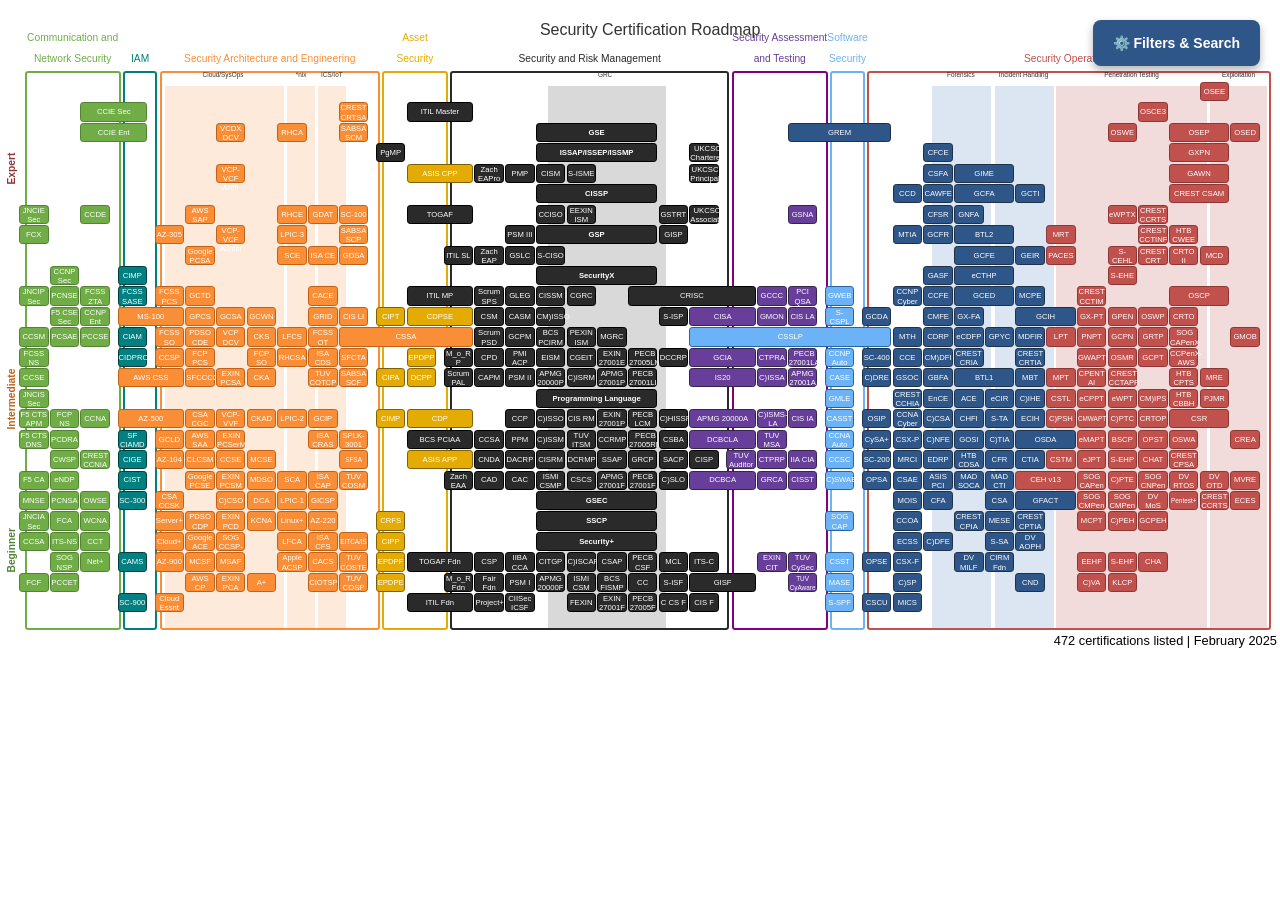
==== commit f518bdd0: "Rename index_1.html to index.html" ====
--- a/index.html
+++ b/index.html
@@ -187,6 +187,7 @@
             margin-top: 1vmax;
             margin-left: 1vmax;
             display: inline-flex;
+            flex-direction: column;
             align-items: center;
             justify-content: center;
             text-align: center;
@@ -984,11 +985,11 @@
     </style>
     
     <div id="static">
-            <img src="https://pauljerimy.com/wp-content/uploads/2022/03/SCRApril2022.png" alt="Static Security Certification Chart (April 2022)" class="wp-image-309">
+            <img src="https://github.com/jeremy-harlan/sec-roadmap-enhanced/blob/main/security-certification-roadmap.png" alt="Static Security Certification Chart (August 2026)" class="wp-image-309">
     </div>
     
     <div id="interactive" class="certchart">
-        <div style="text-align:left;font-size:200%;font-weight:500;padding-bottom:0.2vmax;">Security Certification Roadmap
+        <div style="text-align:center;font-size:100%;font-weight:500;width:100%;margin-bottom:0.5vmax;">Security Certification Roadmap
 
         </div>
         <!-- Begin Background Grid -->
@@ -1116,9 +1117,9 @@
                     <div class="spacer"></div>
                     <div class="spacer"></div>
                     <div class="spacer"></div>
-                    <a class="engineeritem1" href="https://www.vmware.com/education-services/certification/vcdx-dcv.html" data-cost="3995" data-vendor="other" data-exp="entry" data-value="low" tooltiptext="VMware Certified Design Expert in Datacenter Virtualization
-    $3,995 exams
-    Application also req." tabindex="0" target="_blank" >VCDX DCV</a>
+                    <a class="engineeritem1" href="https://www.broadcom.com/support/education/software/certification/vcdx-dcv" data-cost="1990" data-vendor="other" data-exp="entry" data-value="low" tooltiptext="VMware Certified Distinguished Expert - Data Center Virtualization (formerly &quot;Design Expert&quot;; Broadcom rebrand, program now also open to Administrator/Support tracks)
+    $995 application + $995 defense
+    VCP-VCF cert req." tabindex="0" target="_blank" >VCDX DCV</a>
                     <div class="spacer"></div>
                     <a class="engineeritem1" href="https://www.redhat.com/en/services/certification/rhca" data-cost="3745" data-vendor="redhat" data-exp="entry" data-value="low" tooltiptext="Red Hat Certified Architect
     ~$3,745 exam
@@ -1164,11 +1165,11 @@
                     <div class="spacer"></div>
                     <div class="spacer"></div>
                     <div class="spacer"></div>
-                    <a class="mgmtitem4x" href="https://www.isc2.org/certifications#Specialized" tooltiptext="(ISC)2 Certified Information Systems Security Professional Concentrations
-    $599 exam" tabindex="0" target="_blank" ><b>CISSP Concentrations</b></a>
-                    <div class="spacer"></div>
-                    <a class="mgmtitem1" href="https://www.ncsc.gov.uk/information/about-certified-professional-scheme" data-cost="1388" data-vendor="other" data-exp="entry" data-value="low" data-roles="soc-analyst" data-new="true" tooltiptext="NCSC Certified Cybersecurity Professional - Lead Practitioner
-    $1388 interview" tabindex="0" target="_blank" >NCSC CCPLP</a>
+                    <a class="mgmtitem4x" href="https://www.isc2.org/certifications#Specialized" tooltiptext="ISC2 ISSAP / ISSEP / ISSMP — as of Oct 2023 these are standalone certifications (CISSP no longer required to sit them); new exam outlines effective Aug 2025
+    $599 exam" tabindex="0" target="_blank" ><b>ISSAP/ISSEP/ISSMP</b></a>
+                    <div class="spacer"></div>
+                    <a class="mgmtitem1" href="https://www.ukcybersecuritycouncil.org.uk/for-individuals/become-professionally-registered/professional-titles/chartered" data-cost="1388" data-vendor="other" data-exp="entry" data-value="low" data-roles="soc-analyst" data-new="true" tooltiptext="UK Cyber Security Council Chartered Cyber Security Professional (successor to NCSC CCP Lead Practitioner; NCSC CCP closed to new applicants Sep 2023)
+    $1388 interview" tabindex="0" target="_blank" >UKCSC Chartered</a>
                     <div class="spacer5"></div>
                     <div class="spacer"></div>
                     <div class="spacer"></div>
@@ -1189,8 +1190,8 @@
                     <div class="spacer"></div>
                     <div class="spacer"></div>
                     <div class="spacer"></div>
-                    <a class="engineeritem1" href="https://www.vmware.com/education-services/certification/vcap-dcv-design.html" data-cost="900" data-vendor="other" data-exp="entry" data-value="low" tooltiptext="VMware Certified Implementation Expert in Datacenter Virtualization
-    $900 two exams" tabindex="0" target="_blank" >VCIX DCV</a>
+                    <a class="engineeritem1" href="https://www.broadcom.com/support/education/vmware/certification/vcp-vcf-architect" data-cost="250" data-vendor="other" data-exp="entry" data-value="low" tooltiptext="VMware Certified Professional - VCF Architect (successor to VCAP-DCV Design under Broadcom's VCF/VVF program)
+    $250 exam, no prereq. req." tabindex="0" target="_blank" >VCP-VCF Arch</a>
                     <div class="spacer"></div>
                     <div class="spacer"></div>
                     <div class="spacer"></div>
@@ -1199,7 +1200,7 @@
                     <div class="spacer"></div>
                     <a class="assetitem2" href="https://www.asisonline.org/certification/certified-protection-professional-cpp/" data-cost="485" data-vendor="pecb" data-exp="entry" data-value="low" tooltiptext="ASIS Certified Protection Professional
     $485 exam" tabindex="0" target="_blank" >ASIS CPP</a>
-                    <a class="mgmtitem1" href="https://www.zachman.com/certification/what-we-certify/enterprise-architect" data-cost="2999" data-vendor="other" data-exp="entry" data-value="low" tooltiptext="Zachman Enterprise Architect Professional (Level 3)
+                    <a class="mgmtitem1" href="https://zachman-feac.com/zachman/zcea-course-details" data-cost="2999" data-vendor="other" data-exp="entry" data-value="low" tooltiptext="Zachman Certified Enterprise Architect Professional (Level 3)
     $2,999 exam &amp; case study
     Level 1 &amp; 2 cert not req'd" tabindex="0" target="_blank" >Zach EAPro</a>
                     <a class="mgmtitem1" href="https://www.pmi.org/certifications/project-management-pmp" data-cost="555" data-vendor="pmi" data-exp="advanced" data-value="medium" tooltiptext="PMI Project Management Professional
@@ -1211,8 +1212,8 @@
                     <div class="spacer"></div>
                     <div class="spacer"></div>
                     <div class="spacer"></div>
-                    <a class="mgmtitem1" href="https://www.ncsc.gov.uk/information/about-certified-professional-scheme" data-cost="907" data-vendor="other" data-exp="entry" data-value="low" data-roles="soc-analyst" data-new="true" tooltiptext="NCSC Certified Cybersecurity Professional - Senior Practitioner
-    $907 interview" tabindex="0" target="_blank" >NCSC CCPSP</a>
+                    <a class="mgmtitem1" href="https://www.ukcybersecuritycouncil.org.uk/for-individuals/become-professionally-registered/professional-titles/principal" data-cost="907" data-vendor="other" data-exp="entry" data-value="low" data-roles="soc-analyst" data-new="true" tooltiptext="UK Cyber Security Council Principal Cyber Security Professional (successor to NCSC CCP Senior Practitioner; NCSC CCP closed to new applicants Sep 2023)
+    $907 interview" tabindex="0" target="_blank" >UKCSC Principal</a>
                     <div class="spacer5"></div>
 		    <div class="spacer"></div>
 		    <div class="spacer"></div>
@@ -1303,8 +1304,8 @@
                     <a class="mgmtitem1" href="https://www.giac.org/certification/gstrt" data-cost="979" data-vendor="giac" data-exp="entry" data-value="low" tooltiptext="GIAC Strategic Planning, Policy and Leadership
     $979 exam
     SANS course recommended" tabindex="0" target="_blank" >GSTRT</a>
-                    <a class="mgmtitem1" href="https://www.ncsc.gov.uk/information/about-certified-professional-scheme" data-cost="225" data-vendor="other" data-exp="entry" data-value="low" data-roles="soc-analyst" data-new="true" tooltiptext="NCSC Certified Cybersecurity Professional - Practitioner
-    $225 interview" tabindex="0" target="_blank" >NCSC CCPP</a>
+                    <a class="mgmtitem1" href="https://www.ukcybersecuritycouncil.org.uk/for-individuals/become-professionally-registered/professional-titles/associate" data-cost="225" data-vendor="other" data-exp="entry" data-value="low" data-roles="soc-analyst" data-new="true" tooltiptext="UK Cyber Security Council Associate Cyber Security Professional (successor to NCSC CCP Practitioner; NCSC CCP closed to new applicants Sep 2023)
+    $225 interview" tabindex="0" target="_blank" >UKCSC Associate</a>
                     <div class="spacer"></div>
                     <div class="spacer"></div>
                     <div class="spacer"></div>
@@ -1312,7 +1313,7 @@
     $979 exam
     SANS course recommended" tabindex="0" target="_blank" >GSNA</a>
                     <div class="spacer5"></div>
-                     <a class="blueopsitem1" href="https://www.opentext.com/products-and-solutions/services/training-and-learning-services/encase-training/forensic-security-responder-certification" data-cost="250" data-vendor="other" data-exp="entry" data-value="low" tooltiptext="OpenText Certified Forensic Security Responder
+                     <a class="blueopsitem1" href="https://www.opentext.com/learning-services/certification" data-cost="250" data-vendor="other" data-exp="entry" data-value="low" tooltiptext="OpenText Certified Forensic Security Responder (EnCase)
     $250 written exam &amp; lab" tabindex="0" target="_blank" >CFSR</a>
                     <a class="blueopsitem1" href="https://www.giac.org/certification/network-forensic-analyst-gnfa" data-cost="979" data-vendor="giac" data-exp="entry" data-value="low" data-roles="incident-response,forensics" tooltiptext="GIAC Network Forensic Analyst
     $979 exam
@@ -1324,8 +1325,8 @@
                     <a class="redopsitem1" href="https://elearnsecurity.com/product/ewptxv2-certification/" data-cost="400" data-vendor="other" data-exp="entry" data-value="low" tooltiptext="eLearnSecurity Web Application Penetration Tester eXtreme
     $400 exam
     $2000 training" tabindex="0" target="_blank" >eWPTX</a>
-                    <a class="redopsitem1" href="https://www.crest-approved.org/certification-careers/crest-certifications/crest-certified-simulated-attack-specialist" data-cost="2520" data-vendor="other" data-exp="entry" data-value="low" data-roles="soc-analyst" data-new="true" tooltiptext="CREST Certified Simulated Attack Specialist
-    $2,520 2 exams &amp; lab" tabindex="0" target="_blank" >CREST CCSAS</a>
+                    <a class="redopsitem1" href="https://www.crest-approved.org/skills-certifications-careers/crest-certified-red-team-specialist/" data-cost="2520" data-vendor="other" data-exp="entry" data-value="low" data-roles="soc-analyst" data-new="true" tooltiptext="CREST Certified Red Team Specialist (formerly CCSAS)
+    $2,520 2 exams &amp; lab" tabindex="0" target="_blank" >CREST CCRTS</a>
                     <div class="spacer"></div>
                     <div class="spacer"></div>
                     <div class="spacer"></div>
@@ -1338,8 +1339,8 @@
                     <a class="engineeritem1" href="https://docs.microsoft.com/en-us/learn/certifications/azure-solutions-architect?wt.mc_id=learningredirect_certs-web-wwl" data-cost="330" data-vendor="microsoft" data-exp="entry" data-value="medium" data-roles="cloud-security" tooltiptext="Microsoft Azure Solutions Architect Expert
     $330 exam" tabindex="0" target="_blank" >AZ-305</a>
                     <div class="spacer"></div>
-                    <a class="engineeritem1" href="https://www.vmware.com/education-services/certification/vcap-nv-deploy.html" data-cost="900" data-vendor="other" data-exp="entry" data-value="low" tooltiptext="VMware Certified Implementation Expert in Network Virtualization
-    $900 two exams" tabindex="0" target="_blank" >VCIX NV</a>
+                    <a class="engineeritem1" href="https://www.broadcom.com/support/education/vmware/certification/vcp-vcf-administrator" data-cost="250" data-vendor="other" data-exp="entry" data-value="low" tooltiptext="VMware Certified Professional - VCF Administrator (successor to VCAP-NV Deploy; NSX/networking now part of Cloud Foundation)
+    $250 exam" tabindex="0" target="_blank" >VCP-VCF Admin</a>
                     <div class="spacer"></div>
                     <a class="engineeritem1" href="https://www.lpi.org/our-certifications/lpic-3-303-overview" data-cost="200" data-vendor="other" data-exp="advanced" data-value="medium" tooltiptext="Linux Professional Institute Certified: 303 Security
     $200 exam" tabindex="0" target="_blank" >LPIC-3</a>
@@ -1381,7 +1382,7 @@
   100% practical. No expiry." tabindex="0" target="_blank">MRT</a>
                     <div class="spacer"></div>
                     <div class="spacer"></div>
-                    <a class="redopsitem1" href="hhttps://www.crest-approved.org/certification-careers/crest-certifications/crest-certified-infrastructure-tester" data-cost="2520" data-vendor="other" data-exp="entry" data-value="low" data-roles="soc-analyst" data-new="true" tooltiptext="CREST Certified Infrastructure Tester
+                    <a class="redopsitem1" href="https://www.crest-approved.org/certification-careers/crest-certifications/crest-certified-infrastructure-tester" data-cost="2520" data-vendor="other" data-exp="entry" data-value="low" data-roles="soc-analyst" data-new="true" tooltiptext="CREST Certified Infrastructure Tester
     $2,520 exam &amp; lab" tabindex="0" target="_blank" >CREST CCTINF</a>
                     <a class="redopsitem1" href="https://academy.hackthebox.com/preview/certifications/htb-certified-web-exploitation-expert" data-cost="1260" data-vendor="other" data-exp="entry" data-value="low" tooltiptext="Hack the Box Certified Web Exploitation Expert
     $1260 Subscription available" tabindex="0" target="_blank" >HTB CWEE</a>
@@ -1411,7 +1412,7 @@
                     <a class="mgmtitem1" href="https://www.axelos.com/certifications/itil-certifications/itil-strategic-leader-itil-4" data-cost="4800" data-vendor="axelos" data-exp="entry" data-value="low" tooltiptext="ITIL Strategic Leader
     $4,800 two course exams
     2 branded courses required" tabindex="0" target="_blank" >ITIL SL</a>
-                    <a class="mgmtitem1" href="https://www.zachman.com/certification/what-we-certify/enterprise-architect" data-cost="2999" data-vendor="other" data-exp="entry" data-value="low" tooltiptext="Zachman Enterprise Architect Practitioner (Level 2)
+                    <a class="mgmtitem1" href="https://zachman-feac.com/zachman/zcea-course-details" data-cost="2999" data-vendor="other" data-exp="entry" data-value="low" tooltiptext="Zachman Certified Enterprise Architect Practitioner (Level 2)
     $2,999 exam &amp; case study
     Level 1 cert not req'd" tabindex="0" target="_blank" >Zach EAP</a>
                     <a class="mgmtitem1" href="https://www.giac.org/certification/gslc" data-cost="979" data-vendor="giac" data-exp="entry" data-value="low" data-roles="grc" tooltiptext="GIAC Security Leadership Certification
@@ -1461,8 +1462,8 @@
                     <div class="spacer"></div>
                     <div class="spacer"></div>
                     <div class="spacer"></div>
-                    <a class="mgmtitem4x" href="https://www.comptia.org/certifications/comptia-advanced-security-practitioner" tooltiptext="CompTIA Advanced Security Practitioner+
-    $509 exam" tabindex="0" target="_blank" ><b>CASP+</b></a>
+                    <a class="mgmtitem4x" href="https://www.comptia.org/en-us/certifications/securityx/" tooltiptext="CompTIA SecurityX (formerly CASP+), exam CAS-005
+    $509 exam" tabindex="0" target="_blank" ><b>SecurityX</b></a>
                     <div class="spacer5"></div>
                     <div class="spacer5"></div>
                     <div class="spacer"></div>
@@ -1532,8 +1533,8 @@
     SANS course recommended" tabindex="0" target="_blank" >GWEB</a>
                     <div class="spacer"></div>
                     <div class="spacer"></div>
-                    <a class="blueopsitem1" href="https://www.cisco.com/c/en/us/training-events/training-certifications/certifications/professional/cyberops-professional.html" data-cost="700" data-vendor="cisco" data-exp="entry" data-value="medium" tooltiptext="Cisco Certified CyberOps Professional
-    $700 two exams" tabindex="0" target="_blank" >Cisco COP</a>
+                    <a class="blueopsitem1" href="https://www.cisco.com/site/us/en/learn/training-certifications/certifications/cybersecurity/professional/index.html" data-cost="700" data-vendor="cisco" data-exp="entry" data-value="medium" tooltiptext="Cisco Certified Cybersecurity Professional (formerly CyberOps Professional; renamed CCNP Cybersecurity Feb 2026)
+    $700 two exams" tabindex="0" target="_blank" >CCNP Cyber</a>
                     <a class="blueopsitem1" href="https://app.infosecinstitute.com/portal/courses/a0t1A000009H5RcQAK" data-cost="4599" data-vendor="other" data-exp="entry" data-value="low" data-roles="soc-analyst" data-new="true" tooltiptext="Infosec Institute Certified Computer Forensics Examiner
     $4,599 exam
     Course required" tabindex="0" target="_blank" >CCFE</a>
@@ -1547,7 +1548,7 @@
     $2,480 3 exams" tabindex="0" target="_blank" >CREST CCTIM</a>
                     <div class="spacer"></div>
                     <div class="spacer"></div>
-                    <a class="redopsitem2" href="https://www.offensive-security.com/pwk-oscp/" data-cost="500" data-vendor="offensive" data-exp="advanced" data-value="high" data-roles="pentester" data-dod="true" tooltipright="Offensive Security Certified Professional
+                    <a class="redopsitem2" href="https://www.offsec.com/courses/pen-200/" data-cost="500" data-vendor="offensive" data-exp="advanced" data-value="high" data-roles="pentester" data-dod="true" tooltipright="OffSec Certified Professional (OSCP). Since Nov 2024, passing PEN-200 also awards OSCP+, a 3-year-renewable companion credential; OSCP itself remains non-expiring.
     $1,499 labs" tabindex="0" target="_blank" >OSCP</a>
                     <div class="spacer"></div>
                     <!-- Row 13 -->
@@ -1762,9 +1763,9 @@
     $930 exam
     Course required" tabindex="0" target="_blank" >PECB 27001LA</a>
                     <div class="spacer"></div>
-                    <a class="softwareitem1" href="https://www.cisco.com/site/us/en/learn/training-certifications/certifications/devnet/professional/index.html" data-cost="1200" data-vendor="cisco" data-exp="entry" data-value="medium" data-roles="appsec" tooltiptext="Cisco DevNet Professional
+                    <a class="softwareitem1" href="https://www.cisco.com/site/us/en/learn/training-certifications/certifications/devnet/professional/index.html" data-cost="1200" data-vendor="cisco" data-exp="entry" data-value="medium" data-roles="appsec" tooltiptext="Cisco CCNP Automation (formerly DevNet Professional; renamed Feb 2026)
     $1200 two exams
-    DevNet Associate req'd" tabindex="0" target="_blank" >DevNet Pro</a>
+    CCNA Automation req'd" tabindex="0" target="_blank" >CCNP Auto</a>
                      <div class="spacer"></div>
                      <a class="blueopsitem1" href="https://docs.microsoft.com/en-us/learn/certifications/information-protection-administrator/" data-cost="165" data-vendor="microsoft" data-exp="entry" data-value="medium" data-roles="cloud-security" tooltiptext="Microsoft Certified Information Protection Administrator Associate
     $165 exam" tabindex="0" target="_blank" >SC-400</a>
@@ -1865,8 +1866,8 @@
                     <a class="redopsitem1" href="https://www.mosse-institute.com/certifications/mpt-certified-penetration-tester.html" data-cost="450" data-vendor="other" data-exp="entry" data-value="low" tooltiptext="Mosse Institute Certified Penetration Tester Certification
     $450 certification programme
     100% practical. No expiry." tabindex="0" target="_blank">MPT</a>
-                    <a class="redopsitem1" href="https://www.eccouncil.org/programs/certified-penetration-testing-professional-cpent/" data-cost="999" data-vendor="eccouncil" data-exp="entry" data-value="low" tooltiptext="EC Council Certified Penetration Testing Professional
-    $999 exam" tabindex="0" target="_blank" >CPENT</a>
+                    <a class="redopsitem1" href="https://www.eccouncil.org/programs/certified-penetration-testing-professional-cpent/" data-cost="999" data-vendor="eccouncil" data-exp="entry" data-value="low" tooltiptext="EC-Council Certified Penetration Testing Professional (CPENT AI)
+    $999 exam" tabindex="0" target="_blank" >CPENT AI</a>
                     <a class="redopsitem1" href="https://www.crest-approved.org/certification-careers/crest-certifications/crest-certified-web-application-tester/" data-cost="2520" data-vendor="other" data-exp="entry" data-value="low" data-roles="soc-analyst" data-new="true" tooltiptext="CREST Certified Web Application Tester
     $2,520 exam &amp; lab" tabindex="0" target="_blank" >CREST CCTAPP</a>
                     <div class="spacer"></div>
@@ -1900,7 +1901,7 @@
                     <a class="blueopsitem1" href="https://www.crest-approved.org/certification-careers/crest-certifications/crest-certified-host-intrusion-analyst" data-cost="2481" data-vendor="other" data-exp="entry" data-value="low" data-roles="soc-analyst" data-new="true" tooltiptext="CREST Certified Host intrustion Analyst
     $2,481 exam &amp; essay
     Hands on exam in UK" tabindex="0" target="_blank" >CREST CCHIA</a>
-                    <a class="blueopsitem1" href="https://www.opentext.com/products-and-solutions/services/training-and-learning-services/encase-training/examiner-certification" data-cost="200" data-vendor="other" data-exp="entry" data-value="low" tooltiptext="OpenText EnCase Certified Examiner
+                    <a class="blueopsitem1" href="https://www.opentext.com/learning-services/certification" data-cost="200" data-vendor="other" data-exp="entry" data-value="low" tooltiptext="OpenText EnCase Certified Examiner (EnCE)
     $200 two exams" tabindex="0" target="_blank" >EnCE</a>
                     <a class="blueopsitem1" href="https://accessdata.com/training/computer-forensics-certification" data-cost="100" data-vendor="other" data-exp="entry" data-value="low" tooltiptext="AccessData Certified Examiner
     $100 + software" tabindex="0" target="_blank" >ACE</a>
@@ -1935,9 +1936,8 @@
     $165 exam" tabindex="0" target="_blank" >AZ-500</a>
                     <a class="engineeritem1" href="https://cloudsecurityalliance.org/education/cloud-governance-and-compliance/" data-cost="315" data-vendor="other" data-exp="entry" data-value="low" tooltiptext="Cloud Security Alliance Cloud Governance &amp; Compliance
     $315 exam" tabindex="0" target="_blank" >CSA CGC</a>
-                    <a class="engineeritem1" href="https://www.vmware.com/education-services/certification/vcp-nv-tracks.html" data-cost="375" data-vendor="other" data-exp="entry" data-value="low" tooltiptext="VMware Certified Professional in Network Virtualization
-    $375 exam
-    Branded course required" tabindex="0" target="_blank" >VCP NV</a>
+                    <a class="engineeritem1" href="https://www.broadcom.com/support/education/vmware/certification/vcp-vvf-administrator" data-cost="250" data-vendor="other" data-exp="entry" data-value="low" tooltiptext="VMware Certified Professional - VVF Administrator (successor to VCP-NV; no course prereq. since May 2024)
+    $250 exam" tabindex="0" target="_blank" >VCP-VVF Admin</a>
                     <a class="engineeritem1" href="https://www.cncf.io/certification/ckad/" data-cost="375" data-vendor="kubernetes" data-exp="intermediate" data-value="medium" data-roles="cloud-security" tooltiptext="Cloud Native Computing Foundation Certified Kubernetes Application Developer
     $375 lab
     Branded course required" tabindex="0" target="_blank" >CKAD</a>
@@ -1963,9 +1963,9 @@
     Branded course required" tabindex="0" target="_blank" >CIS RM</a>
                     <a class="mgmtitem1" href="https://www.exin.com/certifications/information-security-management-professional-based-isoiec-27001-exam" data-cost="279" data-vendor="pecb" data-exp="entry" data-value="low" tooltiptext="EXIN ISO/IEC 27001 Professional
     $279 exam" tabindex="0" target="_blank" >EXIN 27001P</a>
-                    <a class="mgmtitem1" href="https://pecb.com/en/education-and-certification-for-individuals/iso-iec-27032/iso-iec-27032-lead-cyber-security-manager" data-cost="899" data-vendor="pecb" data-exp="entry" data-value="low" data-roles="grc" tooltiptext="PECB ISO/IEC 27032 Lead Cybersecurity Manager
+                    <a class="mgmtitem1" href="https://pecb.com/en/education-and-certification-for-individuals/cybersecurity-management/lead-cybersecurity-manager" data-cost="899" data-vendor="pecb" data-exp="entry" data-value="low" data-roles="grc" tooltiptext="PECB Lead Cybersecurity Manager (formerly ISO/IEC 27032 Lead Cybersecurity Manager, retired Jan 2024)
     $899-$2,999 course exam
-    Course required" tabindex="0" target="_blank" >PECB 27032CM</a>
+    Course required" tabindex="0" target="_blank" >PECB LCM</a>
                     <a class="mgmtitem1" href="https://www.mile2.com/chissp_outline/" data-cost="550" data-vendor="other" data-exp="entry" data-value="low" tooltiptext="Mile2 Certified Healthcare Information Systems Security Practitioner
     $550 exam" tabindex="0" target="_blank" >C)HISSP</a>
                     <a class="testitem2" href="https://apmg-international.com/product/iso-iec-20000" data-cost="308" data-vendor="pecb" data-exp="entry" data-value="low" tooltiptext="APMG ISO/IEC 20000 Auditor
@@ -1982,8 +1982,8 @@
                     <div class="spacer"></div>
                     <a class="blueopsitem1" href="https://inteltechniques.com/training-osip.html" data-cost="300" data-vendor="other" data-exp="entry" data-value="low" tooltiptext="IntelTechniques Open Source Intelligence Professional
     $300 practical exam" tabindex="0" target="_blank" >OSIP</a>
-                    <a class="blueopsitem1" href="https://www.cisco.com/c/en/us/training-events/training-certifications/certifications/associate/cyberops-associate.html" data-cost="325" data-vendor="cisco" data-exp="entry" data-value="medium" tooltiptext="Cisco Certified CyberOps Associate Cyber Operations
-    ~$325 exam" tabindex="0" target="_blank">Cisco COA</a>
+                    <a class="blueopsitem1" href="https://www.cisco.com/site/us/en/learn/training-certifications/certifications/cybersecurity/associate/index.html" data-cost="325" data-vendor="cisco" data-exp="entry" data-value="medium" tooltiptext="Cisco Certified Cybersecurity Associate (formerly CyberOps Associate; renamed CCNA Cybersecurity Feb 2026)
+    ~$325 exam" tabindex="0" target="_blank">CCNA Cyber</a>
                     <a class="blueopsitem1" href="https://www.mile2.com/ccsa_outline/" data-cost="550" data-vendor="other" data-exp="entry" data-value="low" tooltiptext="Mile2 Certified Cybersecurity Analyst
     $550 exam" tabindex="0" target="_blank" >C)CSA</a>
                     <a class="blueopsitem1" href="https://www.eccouncil.org/programs/computer-hacking-forensic-investigator-chfi/" data-cost="650" data-vendor="eccouncil" data-exp="entry" data-value="low" tooltiptext="EC Council Computer Hacking Forensics Investigator
@@ -2060,8 +2060,8 @@
     Course required" tabindex="0" target="_blank" >TUV MSA</a>
                     <div class="spacer"></div>
                     <div class="spacer"></div>
-                    <a class="softwareitem1" href="https://www.cisco.com/site/us/en/learn/training-certifications/certifications/devnet/associate/index.html" data-cost="300" data-vendor="cisco" data-exp="entry" data-value="medium" data-roles="appsec" tooltiptext="Cisco DevNet Associate
-    $300 Exam" target="_blank">DevNet A</a>
+                    <a class="softwareitem1" href="https://www.cisco.com/site/us/en/learn/training-certifications/certifications/devnet/associate/index.html" data-cost="300" data-vendor="cisco" data-exp="entry" data-value="medium" data-roles="appsec" tooltiptext="Cisco CCNA Automation (formerly DevNet Associate; renamed Feb 2026)
+    $300 Exam" target="_blank">CCNA Auto</a>
                     <div class="spacer"></div>
                     <a class="blueopsitem1" href="https://www.comptia.org/certifications/cybersecurity-analyst" data-cost="404" data-vendor="comptia" data-exp="intermediate" data-value="medium" data-roles="soc-analyst" data-dod="true" tooltiptext="CompTIA Cybersecurity Analyst+
     $404 exam" tabindex="0" target="_blank" >CySA+</a>
@@ -2209,7 +2209,7 @@
 		    <div class="spacer"></div>
 		    <div class="spacer"></div>
 		    <div class="spacer"></div>
-                    <a class="mgmtitem1" href="https://www.zachman.com/certification/what-we-certify/enterprise-architect" data-cost="2999" data-vendor="other" data-exp="entry" data-value="low" tooltiptext="Zachman Enterprise Architect Associate (Level 1)
+                    <a class="mgmtitem1" href="https://zachman-feac.com/zachman/zcea-course-details" data-cost="2999" data-vendor="other" data-exp="entry" data-value="low" tooltiptext="Zachman Certified Enterprise Architect Associate (Level 1)
     $2,999 course exam
     Branded course required" tabindex="0" target="_blank" >Zach EAA</a>
                     <a class="mgmtitem1" href="https://gaqm.org/certifications/scrum_agile/cad" data-cost="128" data-vendor="other" data-exp="entry" data-value="low" tooltiptext="GAQM Certified Agile Developer
@@ -2251,8 +2251,8 @@
                     $299 annual subscription" tabindex="0" target="_blank" >MAD SOCA</a>
                     <a class="blueopsitem1" href="https://mitre-engenuity.org/mad/" data-cost="299" data-vendor="other" data-exp="entry" data-value="low" tooltiptext="Mitre Att&ck Defender Cyber Threat intelligence
                     $299 annual subscription" tabindex="0" target="_blank" >MAD CTI</a>
-                    <a class="redopsitem2" href="https://www.eccouncil.org/programs/certified-ethical-hacker-ceh/" data-cost="1199" data-vendor="eccouncil" data-exp="intermediate" data-value="medium" data-roles="pentester" data-dod="true" tooltiptext="EC Council Certified Ethical Hacker
-    $1,199 exam" tabindex="0" target="_blank" >CEH</a>
+                    <a class="redopsitem2" href="https://ethicalhacking.eccouncil.org/" data-cost="1199" data-vendor="eccouncil" data-exp="intermediate" data-value="medium" data-roles="pentester" data-dod="true" tooltiptext="EC-Council Certified Ethical Hacker (CEH v13, AI-powered)
+    $1,199 exam" tabindex="0" target="_blank" >CEH v13</a>
                     <a class="redopsitem1" href="https://secops.group/product/certified-appsec-pentester/" data-cost="500" data-vendor="other" data-exp="entry" data-value="low" tooltiptext="The SecOps Group Certified AppSec Pentester
     $500 exam" tabindex="0" target="_blank" >SOG CAPen</a>
                     <a class="redopsitem1" href="https://www.mile2.com/penetration-testing-engineer-outline/" data-cost="550" data-vendor="other" data-exp="entry" data-value="low" tooltiptext="Mile2 Certified Penetration Testing Engineer
@@ -2322,8 +2322,8 @@
     Course required" tabindex="0" target="_blank" >DV MoS</a>
                     <a class="redopsitem1" style="font-size:0.5vmax;" href="https://www.comptia.org/certifications/pentest" data-cost="404" data-vendor="comptia" data-exp="entry" data-value="medium" tooltiptext="CompTIA Pentest+
     $404 exam" tabindex="0" target="_blank" >Pentest+</a>
-                    <a class="redopsitem1" href="https://www.crest-approved.org/certification-careers/crest-certifications/crest-certified-simulated-attack-specialist" data-cost="500" data-vendor="other" data-exp="entry" data-value="low" tooltipright="CREST Certified Simulated Attack Specialist
-    $2,520 2 exams &amp; lab" tabindex="0" target="_blank" >CREST CSAS</a>
+                    <a class="redopsitem1" href="https://www.crest-approved.org/skills-certifications-careers/crest-certified-red-team-specialist/" data-cost="500" data-vendor="other" data-exp="entry" data-value="low" tooltipright="CREST Certified Red Team Specialist (formerly CCSAS)
+    $2,520 2 exams &amp; lab" tabindex="0" target="_blank" >CREST CCRTS</a>
                     <a class="redopsitem1" href="https://www.eccouncil.org/programs/ec-council-certified-encryption-specialist-eces/" data-cost="500" data-vendor="eccouncil" data-exp="entry" data-value="low" tooltipright="EC Council Certified Encryption Specialist
     $249 exam" tabindex="0" target="_blank" >ECES</a>
                     <!-- Row 23 -->
@@ -2472,9 +2472,9 @@
                     <a class="mgmtitem1" href="https://app.infosecinstitute.com/portal/courses/a0t0y000009lTzjAAE" data-cost="2599" data-vendor="other" data-exp="entry" data-value="low" tooltiptext="Infosec Institute Certified Security Awareness Practitioner
     $2,599 exam
     Course required" tabindex="0" target="_blank" >CSAP</a>
-                    <a class="mgmtitem1" href="https://pecb.com/en/education-and-certification-for-individuals/iso-iec-27032/iso-iec-27032-foundation" data-cost="500" data-vendor="pecb" data-exp="entry" data-value="low" data-roles="grc" tooltiptext="PECB ISO/IEC 27032 Foundation
+                    <a class="mgmtitem1" href="https://pecb.com/en/education-and-certification-for-individuals/cybersecurity-management/cybersecurity-foundation" data-cost="500" data-vendor="pecb" data-exp="entry" data-value="low" data-roles="grc" tooltiptext="PECB Cybersecurity Foundation (formerly ISO/IEC 27032 Foundation, retired Jan 2024)
     $500-749 exam
-    Course required" tabindex="0" target="_blank" >PECB 27032F</a>
+    Course required" tabindex="0" target="_blank" >PECB CSF</a>
                     <a class="mgmtitem1" href="https://www.mosse-institute.com/certifications/mcl-cybersecurity-leadership.html" data-cost="450" data-vendor="other" data-exp="entry" data-value="low" tooltiptext="Mosse Institute Cybersecurity Leadership
                     $450 exam" tabindex="0" target="_blank" >MCL</a>
                     <a class="mgmtitem1" href="https://certiport.filecamp.com/s/JTIy1sX0ci0ZI3ss/fi" data-cost="127" data-vendor="other" data-exp="entry" data-value="low" tooltiptext="Certiport IT Specialist - Cybersecurity
@@ -2580,8 +2580,9 @@
                     <div class="spacer"></div>
                     <a class="redopsitem1" href="https://www.mile2.com/vulnerability-assessor-outline/" data-cost="550" data-vendor="other" data-exp="entry" data-value="low" tooltiptext="Mile2 Certified Vulnerability Assessor
     $550 exam" tabindex="0" target="_blank" >C)VA</a>
-                    <a class="redopsitem1" href="https://kali.training/klcp/" data-cost="299" data-vendor="other" data-exp="entry" data-value="low" data-roles="pentester" tooltiptext="Kali Linux Certified Professional
-    $299 exam" tabindex="0" target="_blank" >KLCP</a>
+                    <a class="redopsitem1" href="https://www.offsec.com/courses/pen-103/" data-cost="249" data-vendor="other" data-exp="entry" data-value="low" data-roles="pentester" tooltiptext="Kali Linux Certified Professional (OffSec, formerly Kali.Training)
+    $249 exam, free PEN-103 course
+    Non-expiring" tabindex="0" target="_blank" >KLCP</a>
                     <div class="spacer"></div>
                     <div class="spacer"></div>
                     <div class="spacer"></div>
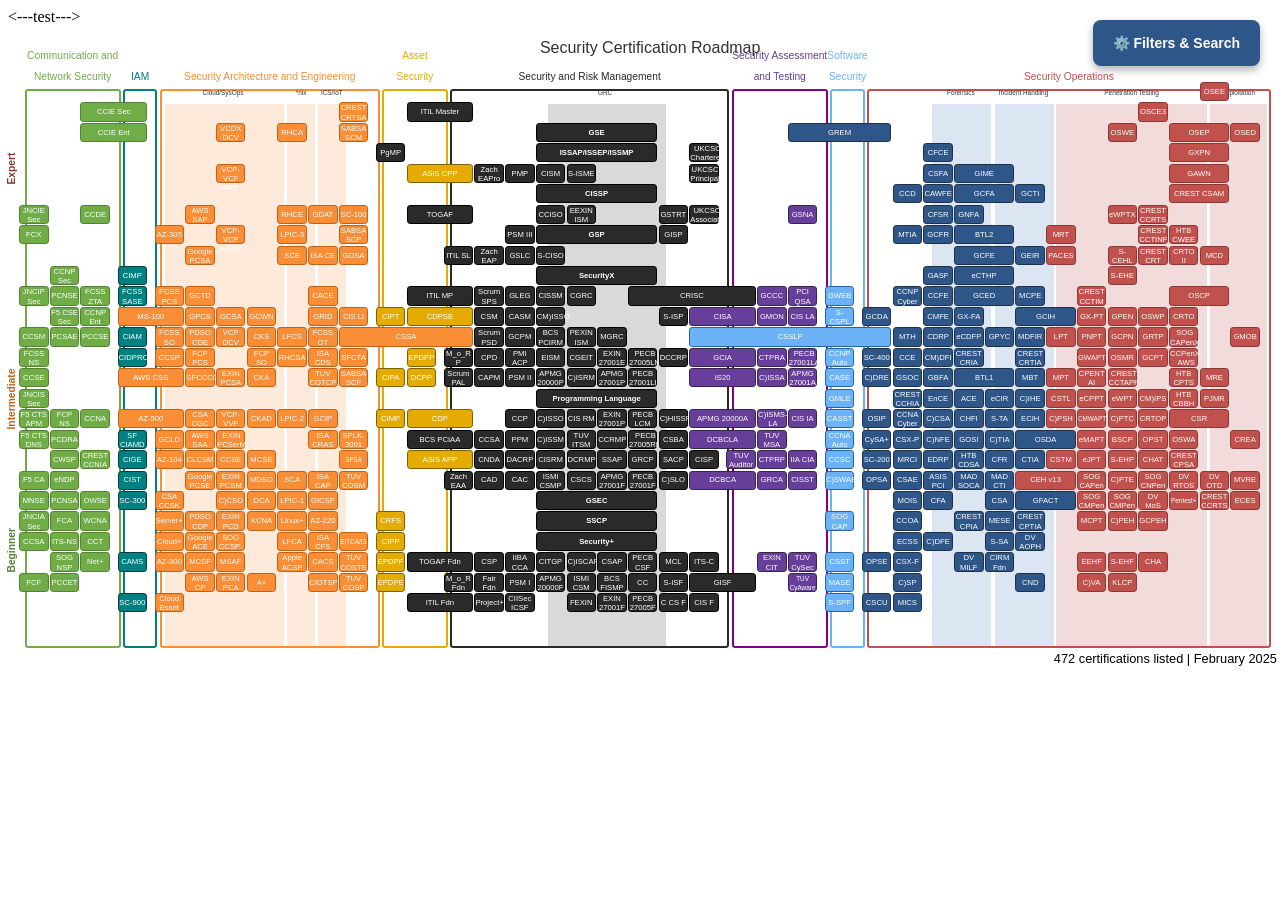
==== commit 7412c513: "Remove unnecessary line from index.html" ====
--- a/index.html
+++ b/index.html
@@ -1,4 +1,4 @@
-
+<---test--->
 
 <!-- FLOATING FILTER BUTTON -->
 <div id="filterToggle" style="position: fixed; top: 20px; right: 20px; z-index: 10000; background: #2e5688; color: white; padding: 15px 20px; border-radius: 8px; cursor: pointer; box-shadow: 0 4px 8px rgba(0,0,0,0.3); font-family: Arial, sans-serif; font-weight: bold; font-size: 14px;">
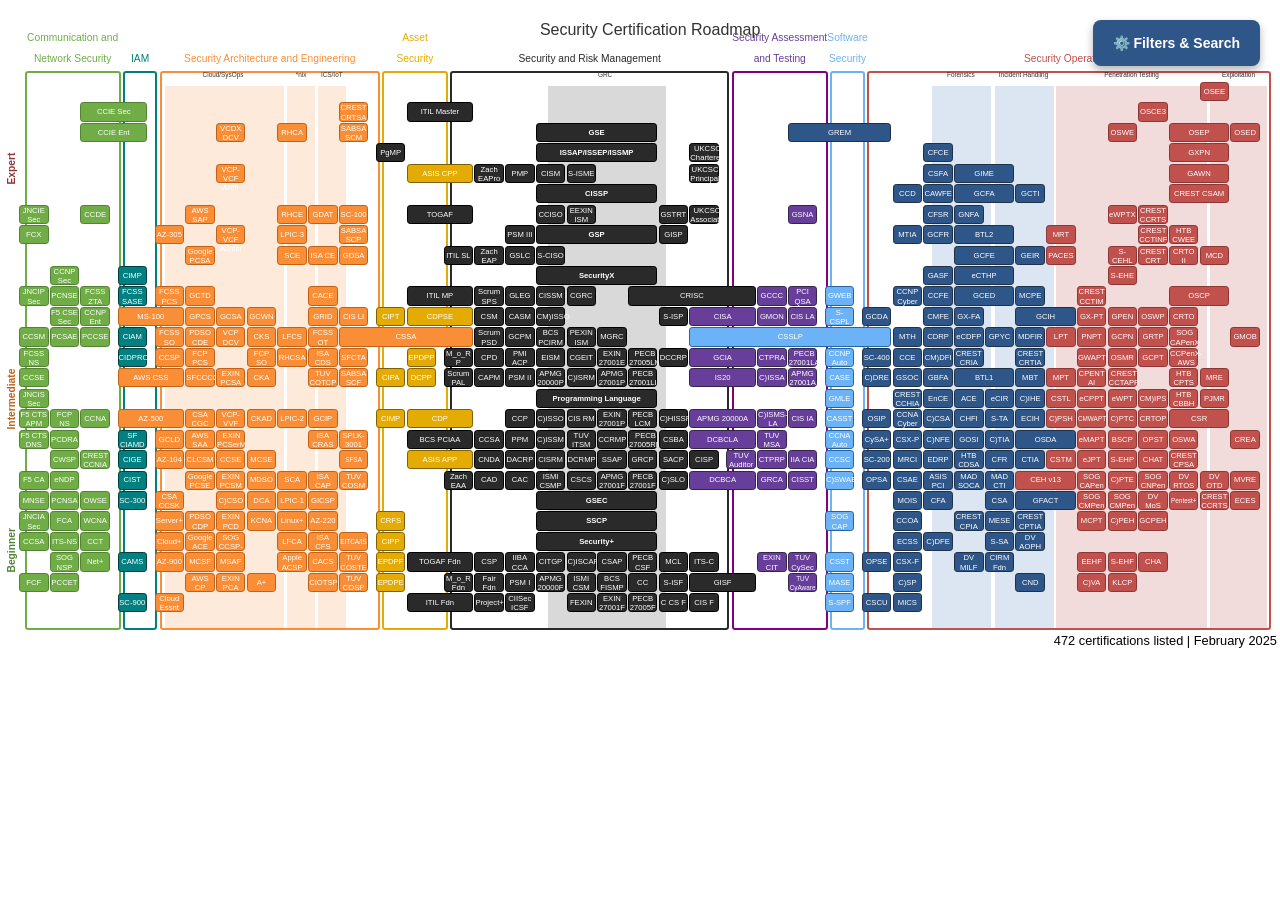
==== commit b5ddfc95: "Remove test placeholder from index.html" ====
--- a/index.html
+++ b/index.html
@@ -1,4 +1,3 @@
-<---test--->
 
 <!-- FLOATING FILTER BUTTON -->
 <div id="filterToggle" style="position: fixed; top: 20px; right: 20px; z-index: 10000; background: #2e5688; color: white; padding: 15px 20px; border-radius: 8px; cursor: pointer; box-shadow: 0 4px 8px rgba(0,0,0,0.3); font-family: Arial, sans-serif; font-weight: bold; font-size: 14px;">
